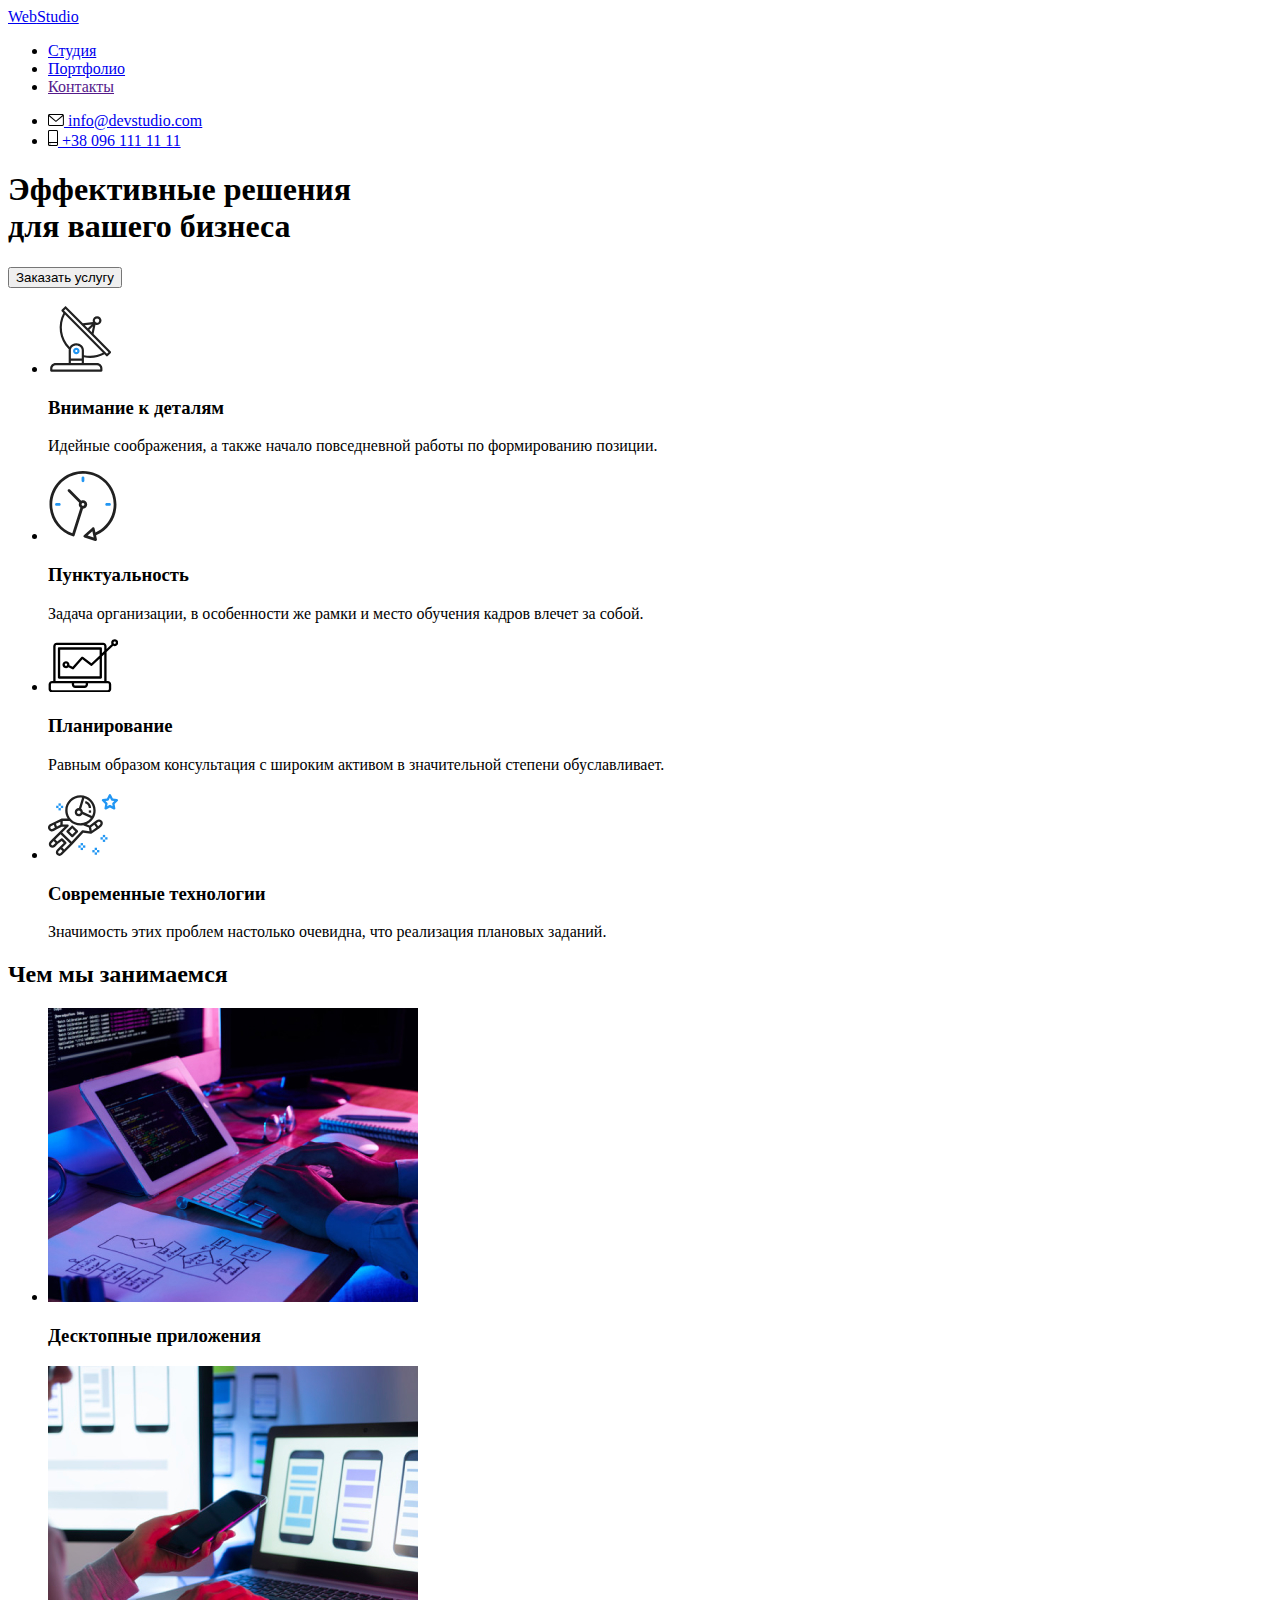
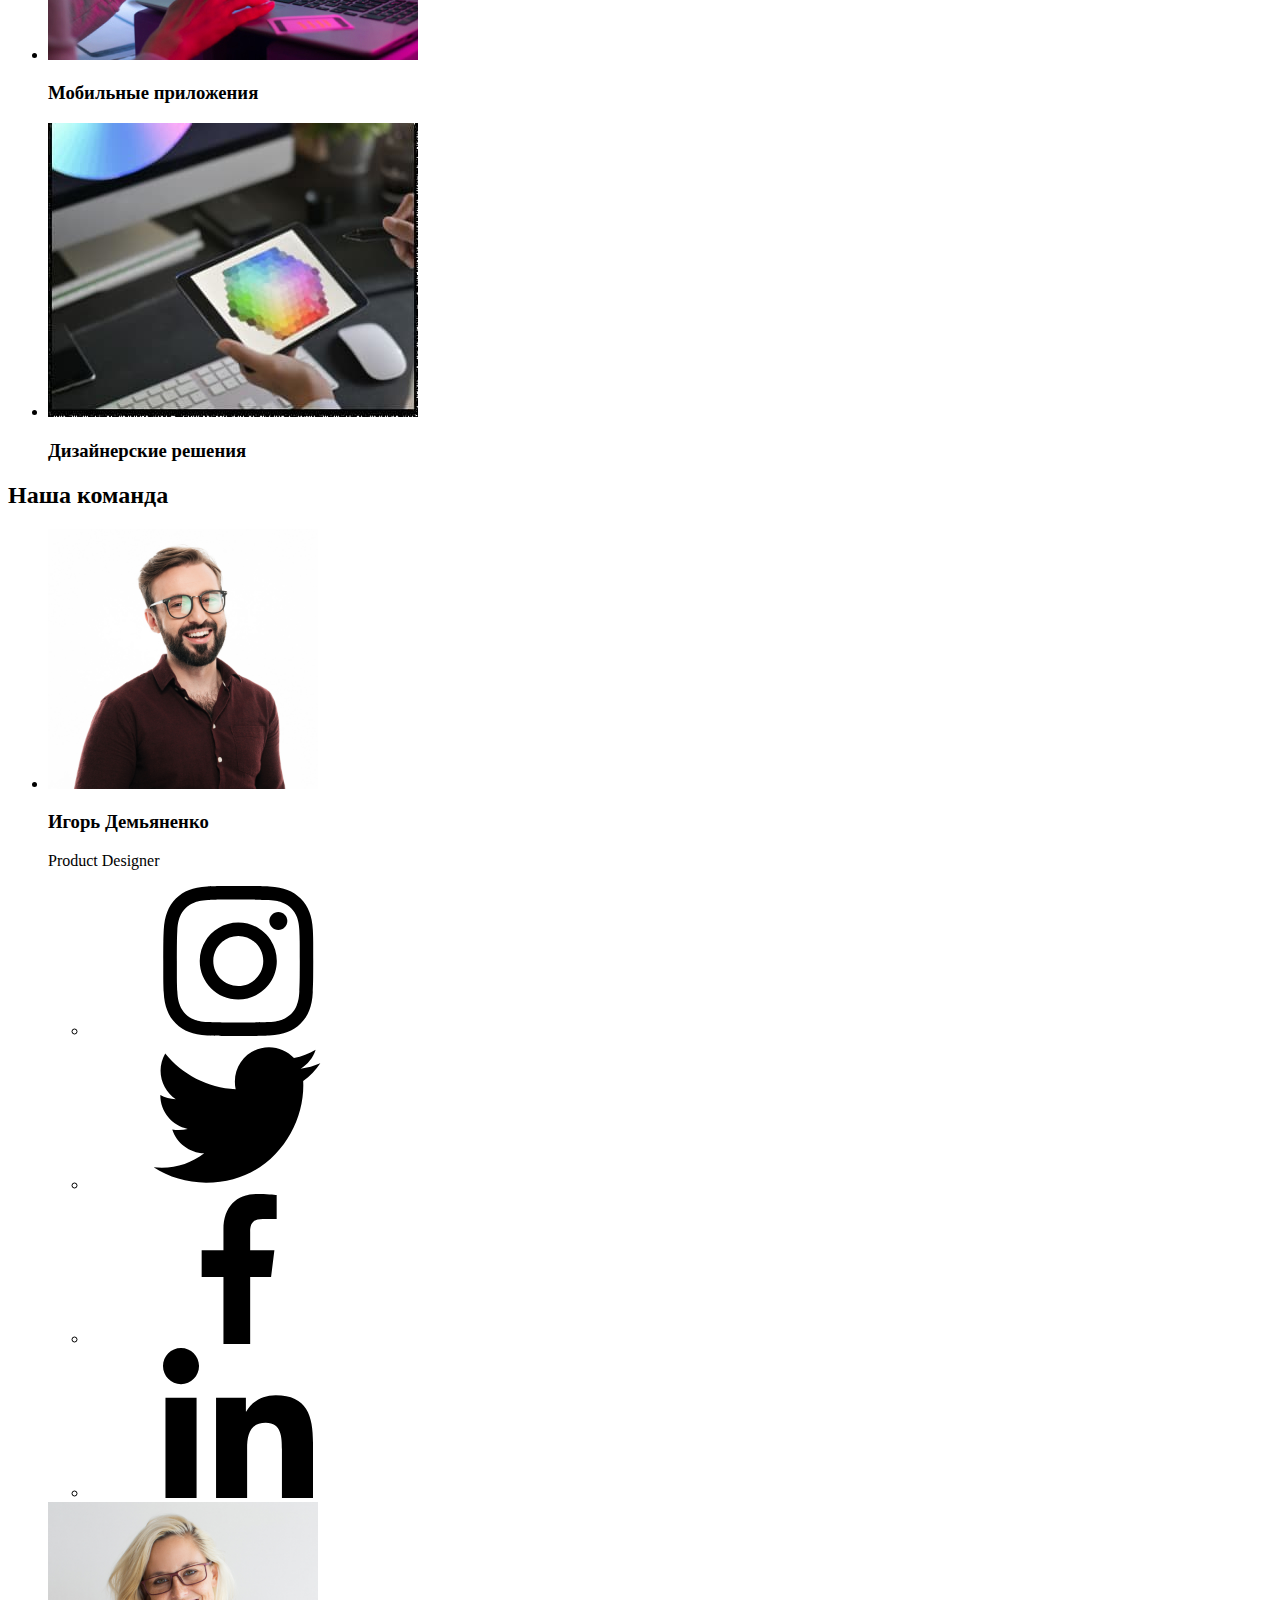
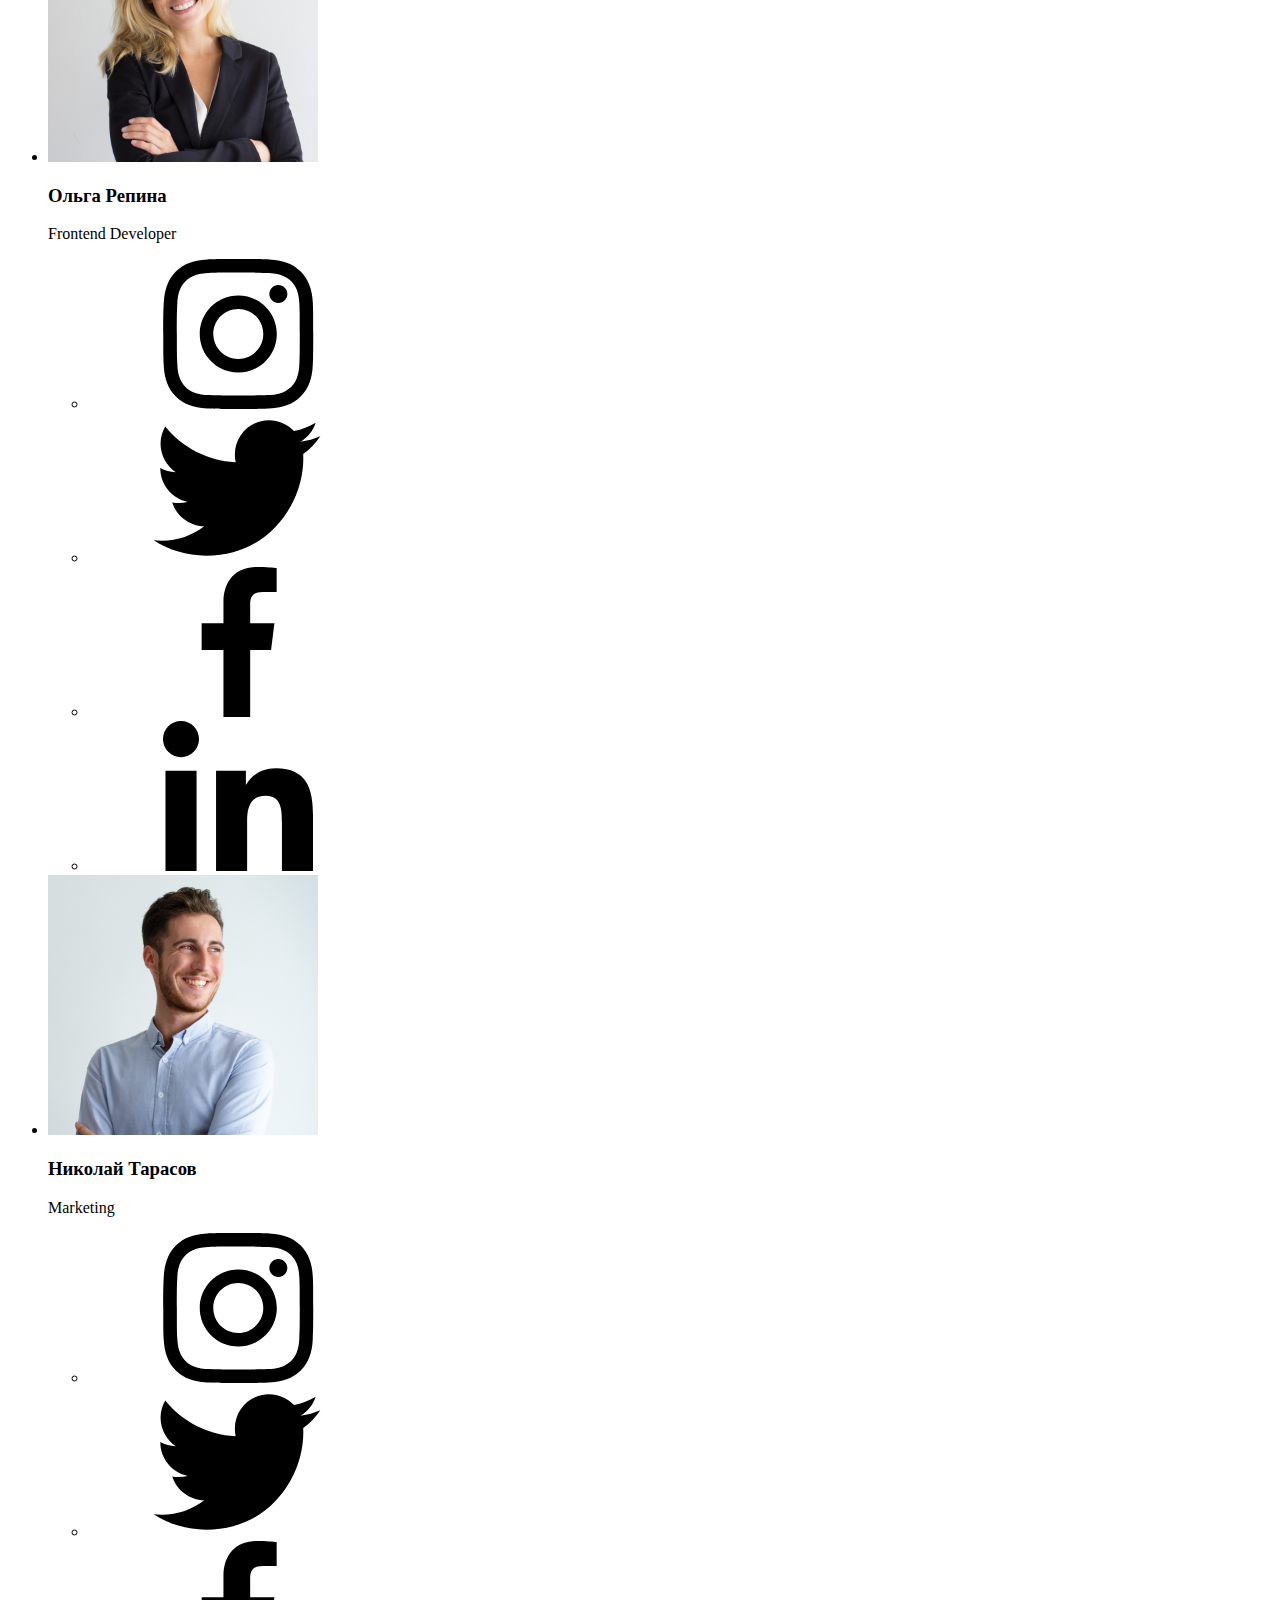
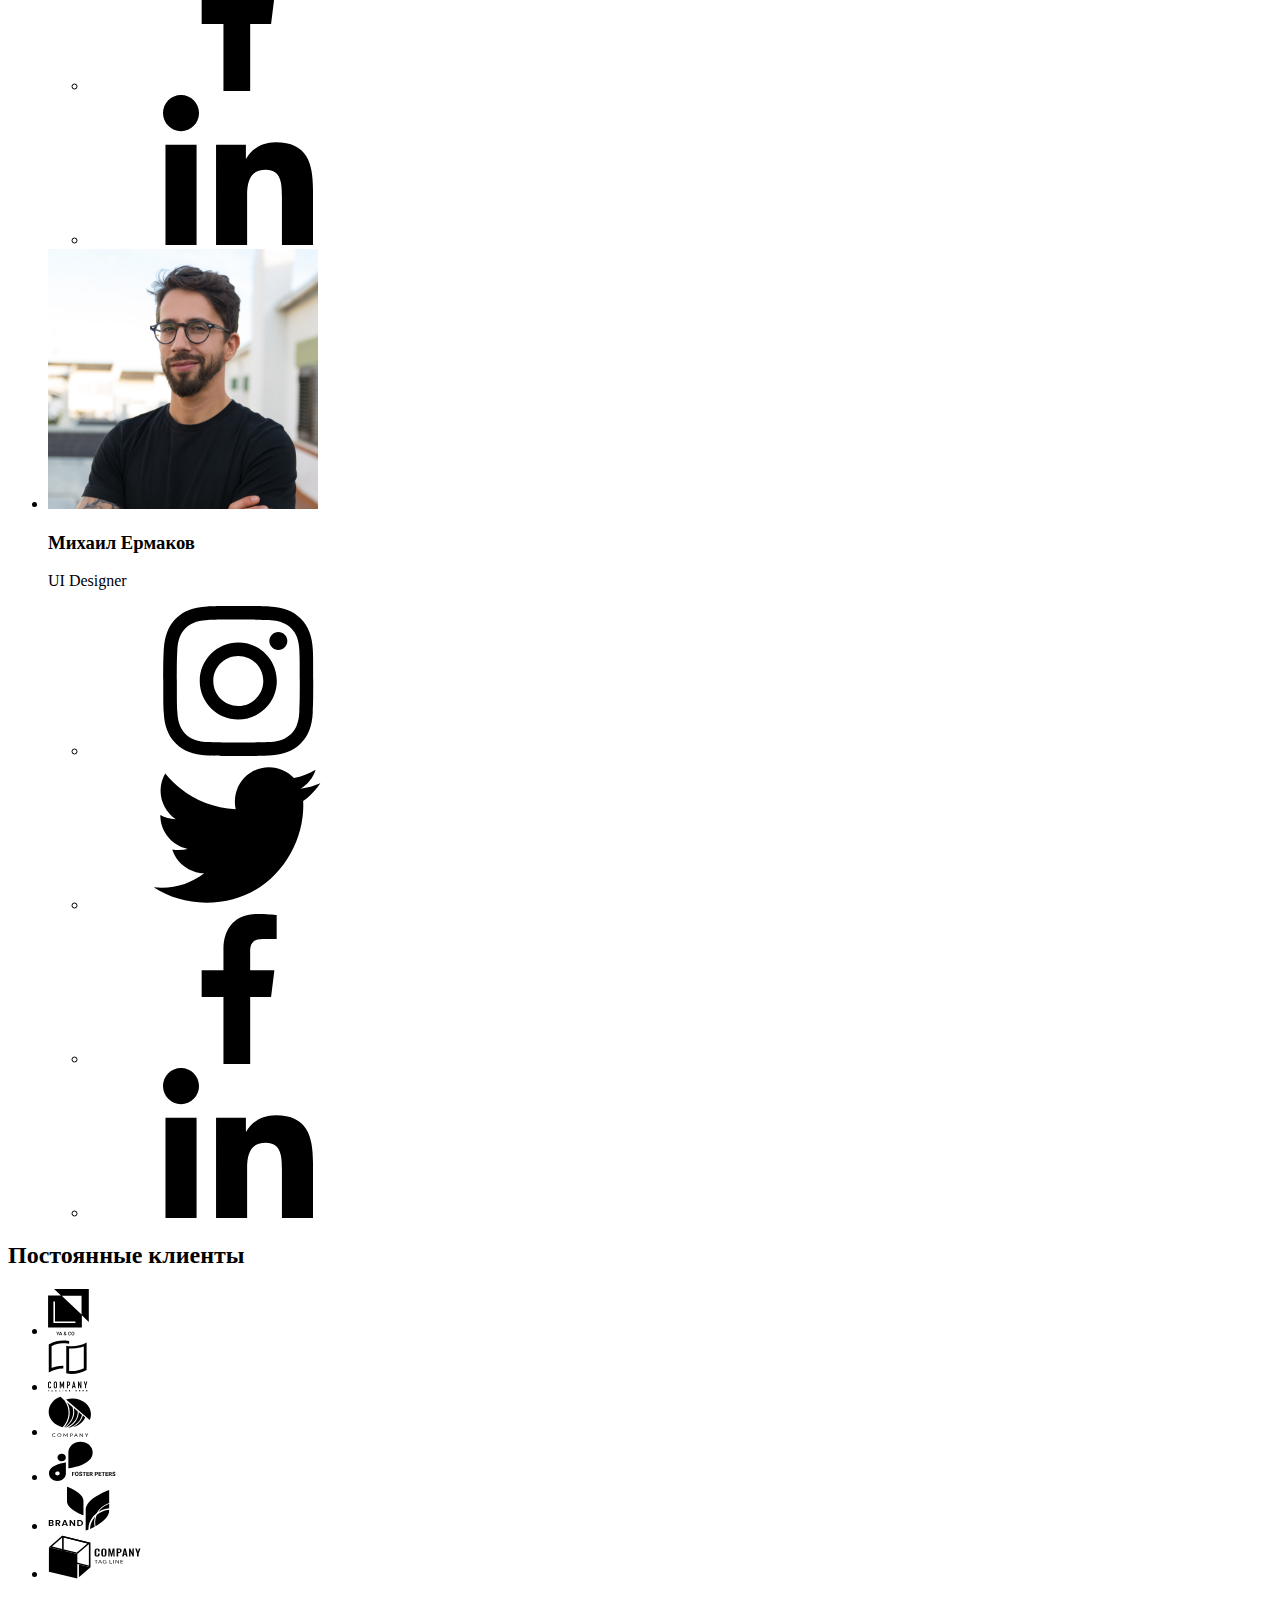
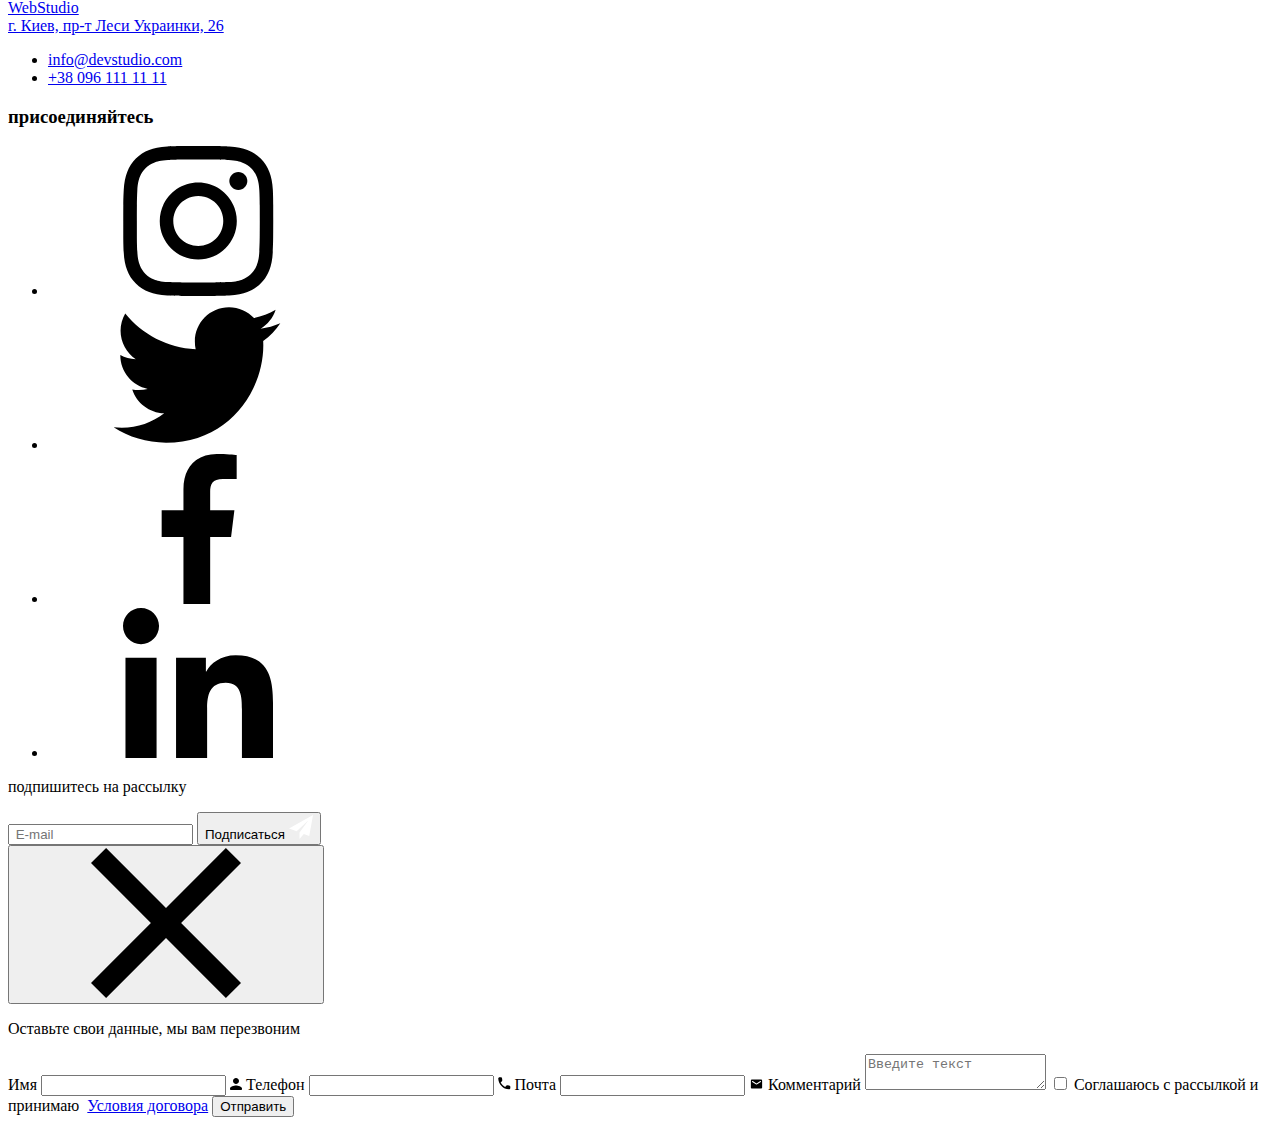
==== index.html @ 34bd790d "changes" ====
<!DOCTYPE html>
<html lang="ru">

<head>
  <meta charset="UTF-8" />
  <meta http-equiv="X-UA-Compatible" content="IE=edge" />
  <meta name="viewport" content="width=device-width, initial-scale=1.0" />
  <title>WebStudio</title>
  <link href="https://fonts.googleapis.com/css2?family=Raleway:wght@700&family=Roboto:wght@400;500;700;900&display=swap"
    rel="stylesheet" />
  <link rel="stylesheet" href="https://cdnjs.cloudflare.com/ajax/libs/modern-normalize/1.1.0/modern-normalize.min.css"
    integrity="sha512-wpPYUAdjBVSE4KJnH1VR1HeZfpl1ub8YT/NKx4PuQ5NmX2tKuGu6U/JRp5y+Y8XG2tV+wKQpNHVUX03MfMFn9Q=="
    crossorigin="anonymous" referrerpolicy="no-referrer" />
  <link rel="stylesheet" href="./css/main.min.css" />
</head>

<body>
  <!-- Header -->
  <header class="header">
    <div class="container header-container">
      <nav class="navigation">
        <a class="logo header_logo link" href="./index.html">
          <span class="logo_inclusion">Web</span>Studio</a>
        <ul class="menu list">
          <li class="menu_item item">
            <a href="./index.html" class="menu_link link current">Студия</a>
          </li>
          <li class="menu_item item">
            <a href="./portfolio.html" class="menu_link link">Портфолио</a>
          </li>
          <li class="menu_item item">
            <a href="" class="menu_link link">Контакты</a>
          </li>
        </ul>
      </nav>

      <ul class="contact-list list">
        <li class="contact_item item">
          <a class="header_contact-link link" href="mailto:info@devstudio.com">
            <svg width="16" height="12" class="contact_icon">
              <use href="./images/sprite.svg#icon-envelope"></use>
            </svg>
            info@devstudio.com</a>
        </li>
        <li class="contact_item item">
          <a class="header_contact-link link" href="tel:+380961111111">
            <svg width="10" height="16" class="contact_icon">
              <use href="./images/sprite.svg#icon-smartphone"></use>
            </svg>
            +38 096 111 11 11</a>
        </li>
      </ul>
    </div>
  </header>

  <!-- Hero -->
  <main class="hero">
    <section class="hero-section section">
      <div class="hero-container container">
        <h1 class="hero-theme theme">
          Эффективные решения <br />
          для вашего бизнеса
        </h1>
        <button class="hero-button button" type="button" data-modal-open>
          Заказать услугу
        </button>
      </div>
    </section>

    <!-- Main advantages -->
    <section class="advantages-section section">
      <div class="advantages-container container">
        <h2 hidden>Наши преимущества</h2>
        <ul class="advantages_list list">
          <li class="advantages_list-item item">
            <div class="advantages_icon-wraper">
              <svg width="65.32" height="70" class="advantages_list-icon">
                <use href="./images/sprite.svg#icon-antenna"></use>
              </svg>
            </div>
            <h3 class="advantages_title">Внимание к деталям</h3>
            <p class="advantages_details">
              Идейные соображения, а также начало повседневной работы по
              формированию позиции.
            </p>
          </li>
          <li class="advantages_list-item item">
            <div class="advantages_icon-wraper">
              <svg width="70" height="70" class="advantages_list-icon">
                <use href="./images/sprite.svg#icon-clock"></use>
              </svg>
            </div>
            <h3 class="advantages_title">Пунктуальность</h3>
            <p class="advantages_details">
              Задача организации, в особенности же рамки и место обучения
              кадров влечет за собой.
            </p>
          </li>
          <li class="advantages_list-item item">
            <div class="advantages_icon-wraper">
              <svg width="70" height="53.69" class="advantages_list-icon">
                <use href="./images/sprite.svg#icon-diagram"></use>
              </svg>
            </div>
            <h3 class="advantages_title">Планирование</h3>
            <p class="advantages_details">
              Равным образом консультация с широким активом в значительной
              степени обуславливает.
            </p>
          </li>
          <li class="advantages_list-item item">
            <div class="advantages_icon-wraper">
              <svg width="70" height="70" class="advantages_list-icon">
                <use href="./images/sprite.svg#icon-astronaut"></use>
              </svg>
            </div>
            <h3 class="advantages_title">Современные технологии</h3>
            <p class="advantages_details">
              Значимость этих проблем настолько очевидна, что реализация
              плановых заданий.
            </p>
          </li>
        </ul>
      </div>
    </section>

    <!-- Our activity -->

    <section class="activity_section section">
      <div class="activity_container container">
        <h2 class="title">Чем мы занимаемся</h2>
        <ul class="activity_list list">
          <li class="activity_item item">
            <div class="activity-image-wraper">
              <img src="./images/advantages-photo/advantage-1.jpg" alt="компьютер" width="370" height="294" />
              <h3 class="activity_title">Десктопные приложения</h3>
            </div>
          </li>
          <li class="activity_item item">
            <div class="activity-image-wraper">
              <img src="./images/advantages-photo/advantage-2.jpg" alt="компьютер" width="370" height="294" />
              <h3 class="activity_title">Мобильные приложения</h3>
            </div>
          </li>
          <li class="activity_item item">
            <div class="activity-image-wraper">
              <img src="./images/advantages-photo/advantage-3.jpg" alt="планшет" width="370" height="294" />
              <h3 class="activity_title">Дизайнерские решения</h3>
            </div>
          </li>
        </ul>
      </div>
    </section>

    <!-- Our command -->
    <section class="command-section section">
      <div class="command-container container">
        <h2 class="title">Наша команда</h2>
        <ul class="command-list list">
          <li class="command-item item">
            <img src="images/specialists/spec-1.jpg" alt="Игорь Демьяненко" width="270" height="260" />
            <div class="command-card">
              <h3 class="name">Игорь Демьяненко</h3>
              <p class="profession" lang="en">Product Designer</p>
              <ul class="social-list list">
                <li class="social-item item">
                  <a class="social-command-link social-link link" href="">
                    <svg class="social-list-icon">
                      <use href="./images/sprite.svg#icon-instagram"></use>
                    </svg>
                  </a>
                </li>
                <li class="social-item item">
                  <a class="social-command-link social-link link" href="">
                    <svg class="social-list-icon">
                      <use href="./images/sprite.svg#icon-twiter"></use>
                    </svg>
                  </a>
                </li>
                <li class="social-item item">
                  <a class="social-command-link social-link link" href="">
                    <svg class="social-list-icon">
                      <use href="./images/sprite.svg#icon-facebook"></use>
                    </svg>
                  </a>
                </li>
                <li class="social-item item">
                  <a class="social-command-link social-link link" href="">
                    <svg class="social-list-icon">
                      <use href="./images/sprite.svg#icon-linkedin"></use>
                    </svg>
                  </a>
                </li>
              </ul>
            </div>
          </li>
          <li class="command-item item">
            <img src="images/specialists/spec-2.jpg" alt="Ольга Репина" width="270" height="260" />
            <div class="command-card">
              <h3 class="name">Ольга Репина</h3>
              <p class="profession" lang="en">Frontend Developer</p>
              <ul class="social-list list">
                <li class="social-item item">
                  <a class="social-command-link social-link link" href="">
                    <svg class="social-list-icon">
                      <use href="./images/sprite.svg#icon-instagram"></use>
                    </svg>
                  </a>
                </li>
                <li class="social-item item">
                  <a class="social-command-link social-link link" href="">
                    <svg class="social-list-icon">
                      <use href="./images/sprite.svg#icon-twiter"></use>
                    </svg>
                  </a>
                </li>
                <li class="social-item item">
                  <a class="social-command-link social-link link" href="">
                    <svg class="social-list-icon">
                      <use href="./images/sprite.svg#icon-facebook"></use>
                    </svg>
                  </a>
                </li>
                <li class="social-item item">
                  <a class="social-command-link social-link link" href="">
                    <svg class="social-list-icon">
                      <use href="./images/sprite.svg#icon-linkedin"></use>
                    </svg>
                  </a>
                </li>
              </ul>
            </div>
          </li>
          <li class="command-item item">
            <img src="images/specialists/spec-3.jpg" alt="Николай Тарасов" width="270" height="260" />
            <div class="command-card">
              <h3 class="name">Николай Тарасов</h3>
              <p class="profession" lang="en">Marketing</p>
              <ul class="social-list list">
                <li class="social-item item">
                  <a class="social-command-link social-link link" href="">
                    <svg class="social-list-icon">
                      <use href="./images/sprite.svg#icon-instagram"></use>
                    </svg>
                  </a>
                </li>
                <li class="social-item item">
                  <a class="social-command-link social-link link" href="">
                    <svg class="social-list-icon">
                      <use href="./images/sprite.svg#icon-twiter"></use>
                    </svg>
                  </a>
                </li>
                <li class="social-item item">
                  <a class="social-command-link social-link link" href="">
                    <svg class="social-list-icon">
                      <use href="./images/sprite.svg#icon-facebook"></use>
                    </svg>
                  </a>
                </li>
                <li class="social-item item">
                  <a class="social-command-link social-link link" href="">
                    <svg class="social-list-icon">
                      <use href="./images/sprite.svg#icon-linkedin"></use>
                    </svg>
                  </a>
                </li>
              </ul>
            </div>
          </li>
          <li class="command-item item">
            <img src="images/specialists/spec-4.jpg" alt="Михаил Ермаков" width="270" height="260" />
            <div class="command-card">
              <h3 class="name">Михаил Ермаков</h3>
              <p class="profession" lang="en">UI Designer</p>
              <ul class="social-list list">
                <li class="social-item item">
                  <a class="social-command-link social-link link" href="">
                    <svg class="social-list-icon">
                      <use href="./images/sprite.svg#icon-instagram"></use>
                    </svg>
                  </a>
                </li>
                <li class="social-item item">
                  <a class="social-command-link social-link link" href="">
                    <svg class="social-list-icon">
                      <use href="./images/sprite.svg#icon-twiter"></use>
                    </svg>
                  </a>
                </li>
                <li class="social-item item">
                  <a class="social-command-link social-link link" href="">
                    <svg class="social-list-icon">
                      <use href="./images/sprite.svg#icon-facebook"></use>
                    </svg>
                  </a>
                </li>
                <li class="social-item item">
                  <a class="social-command-link social-link link" href="">
                    <svg class="social-list-icon">
                      <use href="./images/sprite.svg#icon-linkedin"></use>
                    </svg>
                  </a>
                </li>
              </ul>
            </div>
          </li>
        </ul>
      </div>
    </section>
  </main>

  <!-- Our clients -->

  <section class="clients-section section">
    <div class="clients-container container">
      <h2 class="title">Постоянные клиенты</h2>
      <ul class="clients-list list">
        <li class="clients-item item">
          <a class="clients-link link" href="">
            <svg class="clients-list-icon" width="41" height="46.7">
              <use href="./images/sprite.svg#icon-group-1"></use>
            </svg>
          </a>
        </li>
        <li class="clients-item item">
          <a class="clients-link link" href="">
            <svg class="clients-list-icon" width="40" height="52">
              <use href="./images/sprite.svg#icon-group-2"></use>
            </svg>
          </a>
        </li>
        <li class="clients-item item">
          <a class="clients-link link" href="">
            <svg class="clients-list-icon" width="43.46" height="41.18">
              <use href="./images/sprite.svg#icon-group-3"></use>
            </svg>
          </a>
        </li>
        <li class="clients-item item">
          <a class="clients-link link" href="">
            <svg class="clients-list-icon" width="84.44" height="40.62">
              <use href="./images/sprite.svg#icon-group-4"></use>
            </svg>
          </a>
        </li>
        <li class="clients-item item">
          <a class="clients-link link" href="">
            <svg class="clients-list-icon" width="62.54" height="45.42">
              <use href="./images/sprite.svg#icon-group-5"></use>
            </svg>
          </a>
        </li>
        <li class="clients-item item">
          <a class="clients-link link" href="">
            <svg class="clients-list-icon" width="93.79" height="43.93">
              <use href="./images/sprite.svg#icon-group-6"></use>
            </svg>
          </a>
        </li>
      </ul>
    </div>
  </section>

  <!-- Footer -->

  <footer class="footer">
    <div class="footer-container container">
      <div class="adress-footer">
        <a class="logo logo-footer link" href="./index.html">
          <span class="logo_inclusion">Web</span>Studio</a>
        <div class="adress">
          <a class="adress link" href="https://goo.gl/maps/cef3GvmBDTcJfVNKA" target="_blank" rel="noopener noreferrer">
            г. Киев, пр-т Леси Украинки, 26</a>
        </div>
        <ul class="adress-list list">
          <li class="adress-item item">
            <a class="contact-footer link" href="mailto:info@devstudio.com">info@devstudio.com</a>
          </li>
          <li class="adress-item item">
            <a class="contact-footer link" href="tel:+380961111111">+38 096 111 11 11</a>
          </li>
        </ul>
      </div>

      <div class="social-footer">
        <h3 class="invitation">присоединяйтесь</h3>
        <ul class="social-footer-list list">
          <li class="social-footer-item social-item item">
            <a class="social-footer-link social-link link" href="">
              <svg class="social-footer-icon">
                <use href="./images/sprite.svg#icon-instagram"></use>
              </svg>
            </a>
          </li>
          <li class="social-footer-item social-item item">
            <a class="social-footer-link social-link link" href="">
              <svg class="social-footer-icon">
                <use href="./images/sprite.svg#icon-twiter"></use>
              </svg>
            </a>
          </li>
          <li class="social-footer-item social-item item">
            <a class="social-footer-link social-link link" href="">
              <svg class="social-footer-icon">
                <use href="./images/sprite.svg#icon-facebook"></use>
              </svg>
            </a>
          </li>
          <li class="social-footer-item social-item item">
            <a class="social-footer-link social-link link" href="">
              <svg class="social-footer-icon">
                <use href="./images/sprite.svg#icon-linkedin"></use>
              </svg>
            </a>
          </li>
        </ul>
      </div>

      <div class="sign-footer">
        <p class="invitation">подпишитесь на рассылку</p>
        <form class="sign-footer-form">
          <label class="mail-label">
            <input type="email" name="email" class="email-input" required placeholder=" E-mail" />
          </label>
          <button type="submit" class="submit-email-button button">
            <span class="footer-button-description">Подписаться</span>
            <span><svg class="email-footer-icon" width="24" height="24">
                <use href="./images/sprite.svg#icon-send"></use>
              </svg></span>
          </button>
        </form>
      </div>
    </div>
  </footer>

  <div class="backdrop is-hidden" data-modal>
    <div class="modal">
      <button type="button" class="close-button button" data-modal-close>
        <svg class="close-icon">
          <use href="./images/sprite.svg#icon-close"></use>
        </svg>
      </button>

      <form action="#" class="modal-form">
        <p class="modal-title">Оставьте свои данные, мы вам перезвоним</p>
        <label class="modal-field">
          Имя
          <span class="modal-wrapper">
            <input type="text" class="modal-input" name="user-name" pattern="[a-zA-Zа-яёА-ЯЁ]+"
              title="Имя должно содержать символы кирилицы или латиницы" minlength="2" required />
            <svg class="user-icon" width="12" height="12">
              <use href="./images/sprite.svg#icon-user"></use>
            </svg>
          </span>
        </label>
        <label class="modal-field">
          Телефон
          <span class="modal-wrapper">
            <input type="text" class="modal-input" name="user-phone" pattern="[0-9]{3}-[0-9]{3}-[0-9]{2}-[0-9]{2}"
              title="096-000-00-00" required />
            <svg class="user-icon" width="13" height="13">
              <use href="./images/sprite.svg#icon-user-phone"></use>
            </svg>
          </span>
        </label>
        <label class="modal-field">
          Почта
          <span class="modal-wrapper">
            <input type="email" class="modal-input" name="user-mail" />
            <svg class="user-icon" width="15" height="12">
              <use href="./images/sprite.svg#icon-user-mail"></use>
            </svg>
          </span>
        </label>
        <label class="modal-coomentary">
          Комментарий
          <textarea name="user-message" class="modal-message" placeholder="Введите текст"></textarea>
        </label>
        <label class="modal-form-checkbox-label"><input type="checkbox" class="modal-form-checkbox visually-hidden"
            id="accept-policy" />
          <span class="checkbox-icon"></span>
          Соглашаюсь с рассылкой и принимаю&nbsp;
          <a href="#" class="modal-form-label-link">Условия договора</a>
        </label>
        <button type="submit" class="modal-accept-button button">
          Отправить
        </button>
      </form>
    </div>
  </div>

  <script src="./js/modal.js"></script>
</body>

</html>
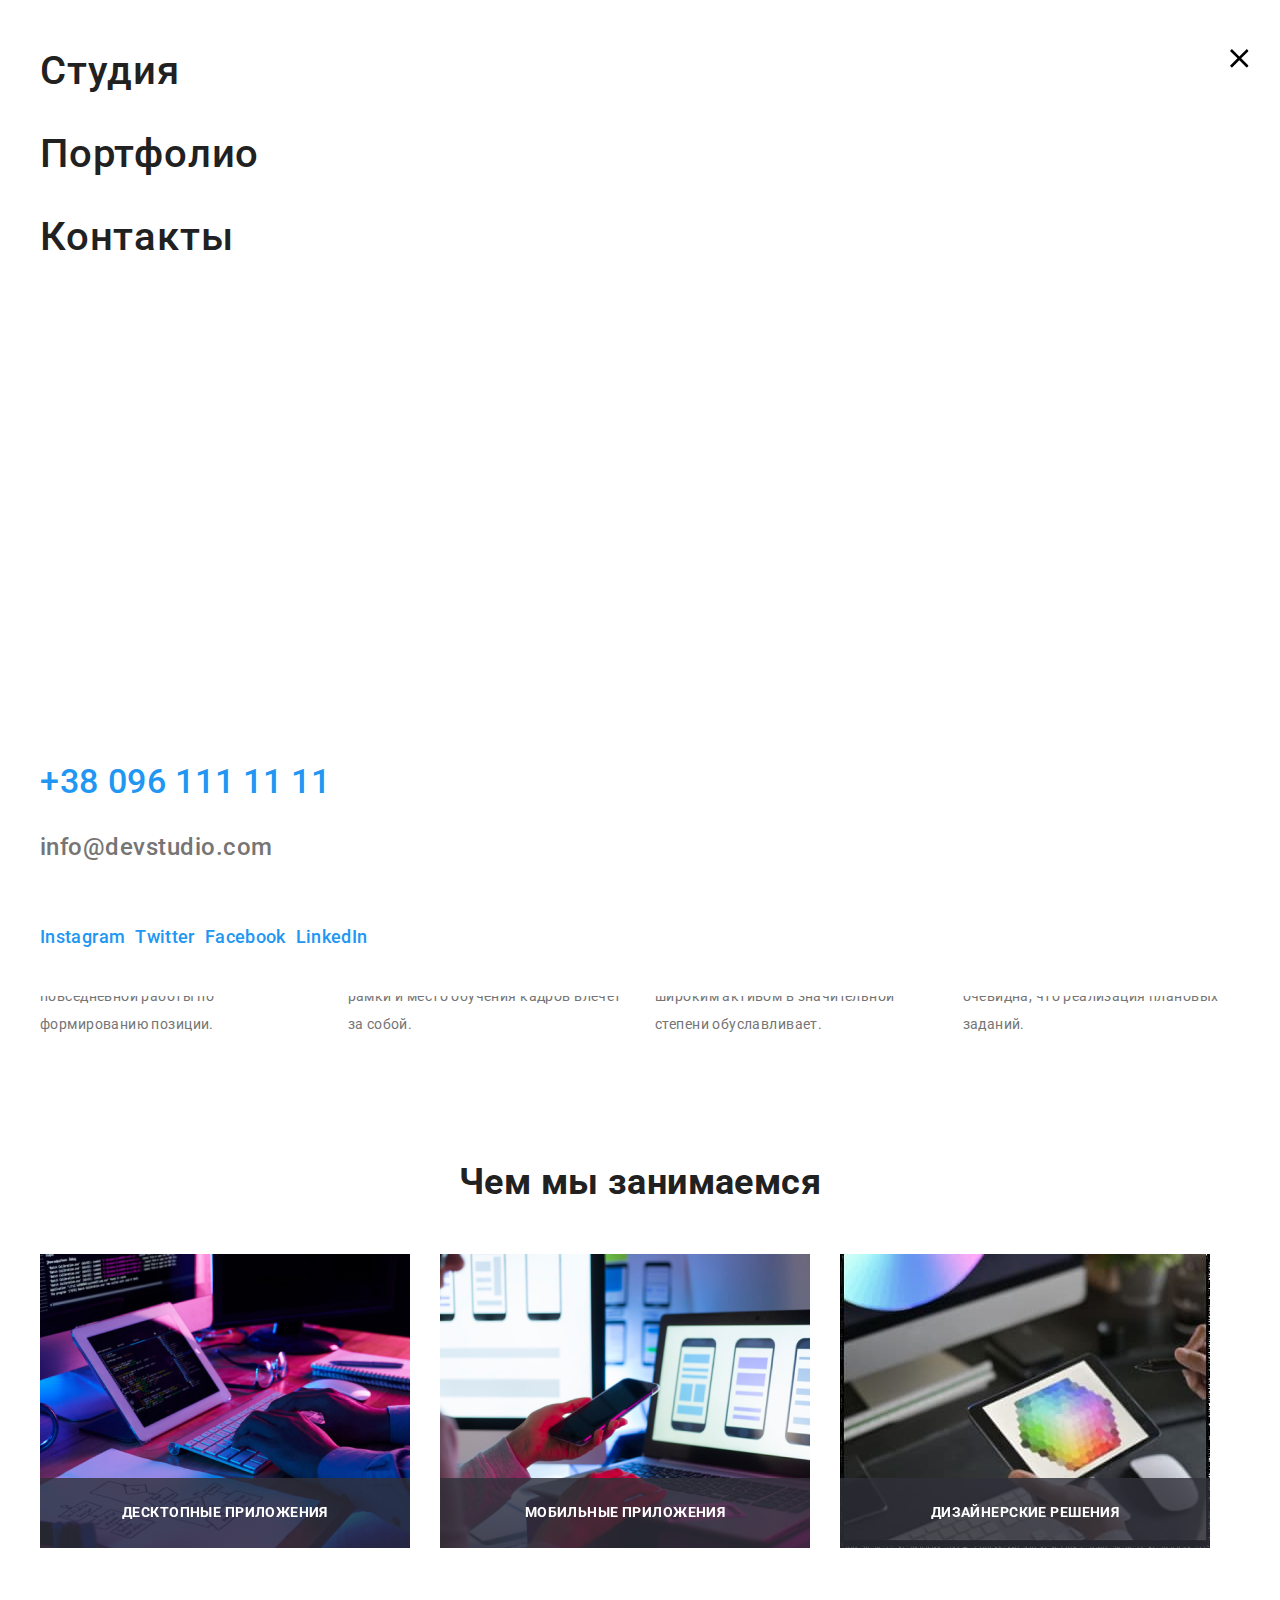
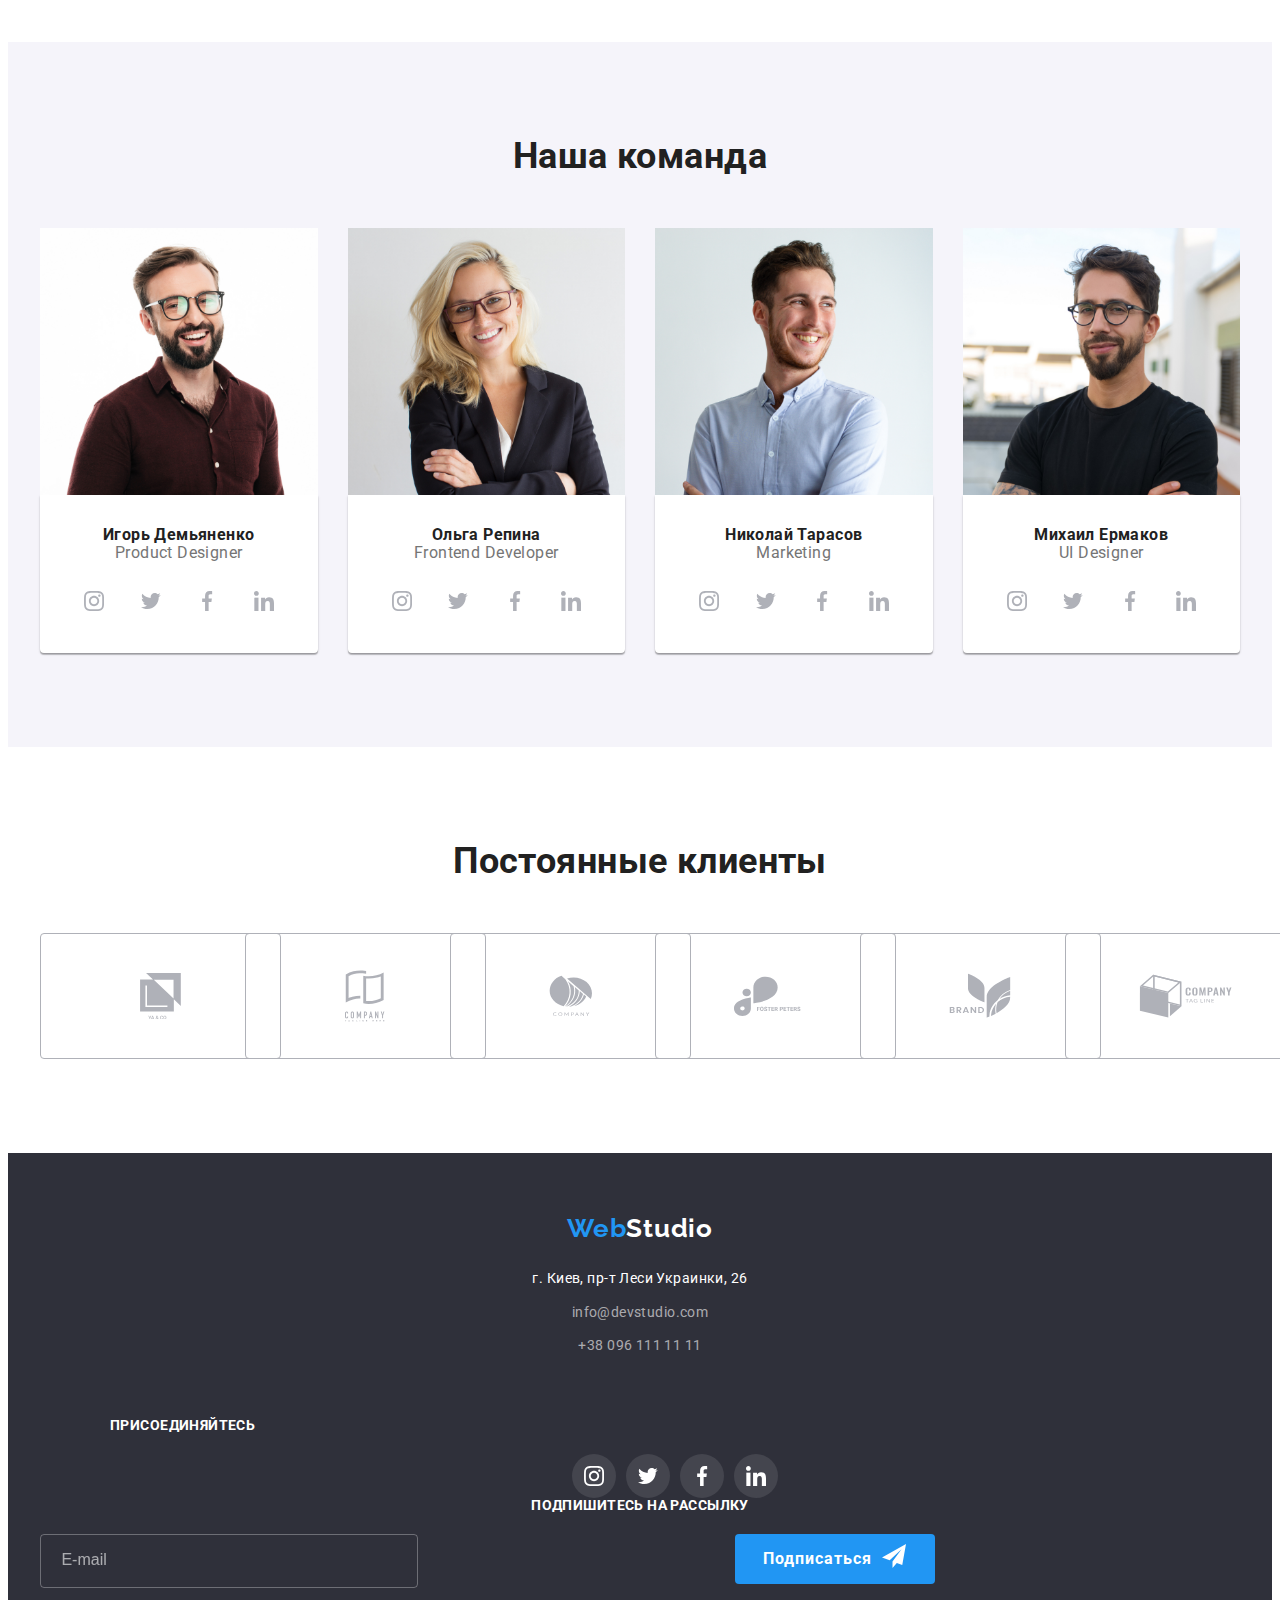
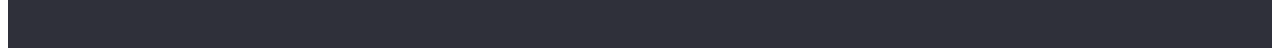
==== commit 916a3919: "cha" ====
--- a/index.html
+++ b/index.html
@@ -50,7 +50,57 @@
             +38 096 111 11 11</a>
         </li>
       </ul>
+      <button type="button" class="menu-open" data-menu-open><svg width="24" height="16" class="advantages_list-icon">
+        <use href="./images/sprite.svg#icon-menu-burger"></use>
+      </svg>
+    </button>
     </div>
+    <div class="mobile-menu" data-menu>
+    <div class="container">
+        <button type="button" class="menu-close" data-menu-close><svg width="18.67" height="18.67" class="advantages_list-icon">
+          <use href="./images/sprite.svg#icon-close"></use>
+        </svg>
+        </button>
+        <ul class="mobile-menu-list list">
+          <li class="mobile-menu-list_item">
+            <a href="" class="mobile-menu-list_link">Студия</a>
+          </li>
+          <li class="mobile-menu-list_item">
+            <a href="" class="mobile-menu-list_link link">Портфолио</a>
+          </li>
+          <li class="mobile-menu-list_item">
+            <a href="" class="mobile-menu-list_link link">Контакты</a>
+          </li>
+          
+        </ul>
+        <div class="menu-bottom">
+          <ul class="mobile-menu-contacts list">
+            <li class="mobile-menu-contacts_item">
+              <a href="" class="mobile-menu-contacts_link phone_link link">+38 096 111 11 11</a>
+            </li>
+            <li class="mobile-menu-contacts_item">
+              <a href="" class="mobile-menu-contacts_link mail_link link">info@devstudio.com</a>
+            </li>
+        </ul>
+
+        <ul class="mobile-menu-social list">
+          <li class="mobile-menu-social_item">
+            <a href="" class="mobile-menu-social_link link">Instagram</a>
+          </li>
+          <li class="mobile-menu-social_item">
+            <a href="" class="mobile-menu-social_link link">Twitter</a>
+          </li>
+          <li class="mobile-menu-social_item">
+            <a href="" class="mobile-menu-social_link link">Facebook</a>
+          </li>
+          <li class="mobile-menu-social_item">
+            <a href="" class="mobile-menu-social_link link">LinkedIn</a>
+          </li>
+        </ul>
+        </div>
+      </div>
+      </div>
+      
   </header>
 
   <!-- Hero -->
@@ -132,19 +182,30 @@
         <ul class="activity_list list">
           <li class="activity_item item">
             <div class="activity-image-wraper">
-              <img src="./images/advantages-photo/advantage-1.jpg" alt="компьютер" width="370" height="294" />
+              <picture>
+                <source media="(min-width: 1200px)" srcset="./images/activity/activity-1-desktop@1x.jpg 1x, ./images/activity/activity-1-desktop@2x.jpg 2x">
+              <img src="#" alt="компьютер"/>
+              </picture>
               <h3 class="activity_title">Десктопные приложения</h3>
             </div>
           </li>
           <li class="activity_item item">
             <div class="activity-image-wraper">
-              <img src="./images/advantages-photo/advantage-2.jpg" alt="компьютер" width="370" height="294" />
+              <picture>
+                <source media="(min-width: 1200px)"
+                  srcset="./images/activity/activity-2-desktop@1x.jpg 1x, ./images/activity/activity-2-desktop@2x.jpg 2x">
+                <img src="#" alt="компьютер" />
+              </picture>
               <h3 class="activity_title">Мобильные приложения</h3>
             </div>
           </li>
           <li class="activity_item item">
             <div class="activity-image-wraper">
-              <img src="./images/advantages-photo/advantage-3.jpg" alt="планшет" width="370" height="294" />
+              <picture>
+                <source media="(min-width: 1200px)"
+                  srcset="./images/activity/activity-3-desktop@1x.jpg 1x, ./images/activity/activity-3-desktop@2x.jpg 2x">
+                <img src="#" alt="планшет" />
+              </picture>
               <h3 class="activity_title">Дизайнерские решения</h3>
             </div>
           </li>
@@ -153,12 +214,21 @@
     </section>
 
     <!-- Our command -->
+
     <section class="command-section section">
       <div class="command-container container">
         <h2 class="title">Наша команда</h2>
         <ul class="command-list list">
-          <li class="command-item item">
-            <img src="images/specialists/spec-1.jpg" alt="Игорь Демьяненко" width="270" height="260" />
+          <li class="command-list_item item">
+            <picture>
+              <source media="(min-width: 1200px)"
+                srcset="./images/specialists/spec-1-desktop@1x.jpg 1x, ./images/specialists/spec-1-desktop@2x.jpg 2x">
+                <source media="(min-width: 768px)"
+                srcset="./images/specialists/spec-1-tablet@1x.jpg 1x, ./images/specialists/spec-1-tablet@2x.jpg 2x">
+                <source media="(min-width: 320px)"
+                srcset="./images/specialists/spec-1-mobile@1x.jpg 1x, ./images/specialists/spec-1-mobile@2x.jpg 2x">
+              <img src="#" alt="Игорь Демьяненко" />
+            </picture>
             <div class="command-card">
               <h3 class="name">Игорь Демьяненко</h3>
               <p class="profession" lang="en">Product Designer</p>
@@ -194,8 +264,16 @@
               </ul>
             </div>
           </li>
-          <li class="command-item item">
-            <img src="images/specialists/spec-2.jpg" alt="Ольга Репина" width="270" height="260" />
+          <li class="command-list_item item">
+            <picture>
+              <source media="(min-width: 1200px)"
+                srcset="./images/specialists/spec-2-desktop@1x.jpg 1x, ./images/specialists/spec-2-desktop@2x.jpg 2x">
+              <source media="(min-width: 768px)"
+                srcset="./images/specialists/spec-2-tablet@1x.jpg 1x, ./images/specialists/spec-2-tablet@2x.jpg 2x">
+              <source media="(min-width: 320px)"
+                srcset="./images/specialists/spec-2-mobile@1x.jpg 1x, ./images/specialists/spec-2-mobile@2x.jpg 2x">
+              <img src="#" alt="Ольга Репина" />
+            </picture>
             <div class="command-card">
               <h3 class="name">Ольга Репина</h3>
               <p class="profession" lang="en">Frontend Developer</p>
@@ -231,8 +309,16 @@
               </ul>
             </div>
           </li>
-          <li class="command-item item">
-            <img src="images/specialists/spec-3.jpg" alt="Николай Тарасов" width="270" height="260" />
+          <li class="command-list_item item">
+            <picture>
+              <source media="(min-width: 1200px)"
+                srcset="./images/specialists/spec-3-desktop@1x.jpg 1x, ./images/specialists/spec-3-desktop@2x.jpg 2x">
+              <source media="(min-width: 768px)"
+                srcset="./images/specialists/spec-3-tablet@1x.jpg 1x, ./images/specialists/spec-3-tablet@2x.jpg 2x">
+              <source media="(min-width: 320px)"
+                srcset="./images/specialists/spec-3-mobile@1x.jpg 1x, ./images/specialists/spec-3-mobile@2x.jpg 2x">
+              <img src="#" alt="Николай Тарасов" />
+            </picture>
             <div class="command-card">
               <h3 class="name">Николай Тарасов</h3>
               <p class="profession" lang="en">Marketing</p>
@@ -268,8 +354,16 @@
               </ul>
             </div>
           </li>
-          <li class="command-item item">
-            <img src="images/specialists/spec-4.jpg" alt="Михаил Ермаков" width="270" height="260" />
+          <li class="command-list_item item">
+            <picture>
+              <source media="(min-width: 1200px)"
+                srcset="./images/specialists/spec-4-desktop@1x.jpg 1x, ./images/specialists/spec-4-desktop@2x.jpg 2x">
+              <source media="(min-width: 768px)"
+                srcset="./images/specialists/spec-4-tablet@1x.jpg 1x, ./images/specialists/spec-4-tablet@2x.jpg 2x">
+              <source media="(min-width: 320px)"
+                srcset="./images/specialists/spec-4-mobile@1x.jpg 1x, ./images/specialists/spec-4-mobile@2x.jpg 2x">
+              <img src="#" alt="Михаил Ермаков" />
+            </picture>
             <div class="command-card">
               <h3 class="name">Михаил Ермаков</h3>
               <p class="profession" lang="en">UI Designer</p>
@@ -418,11 +512,13 @@
       </div>
 
       <div class="sign-footer">
-        <p class="invitation">подпишитесь на рассылку</p>
+        <p class="invitation">подпишитесь на рассылку</p>        
         <form class="sign-footer-form">
+          <div class="invitation-form">
           <label class="mail-label">
             <input type="email" name="email" class="email-input" required placeholder=" E-mail" />
           </label>
+          </div>
           <button type="submit" class="submit-email-button button">
             <span class="footer-button-description">Подписаться</span>
             <span><svg class="email-footer-icon" width="24" height="24">
@@ -491,6 +587,7 @@
   </div>
 
   <script src="./js/modal.js"></script>
+  <script src="./js/menu.js"></script>
 </body>
 
 </html>--- a/css/main.min.css
+++ b/css/main.min.css
@@ -0,0 +1,3 @@
+:root{--primary-white-color: #ffffff;--primary-text-color: #212121;--paragraph-text-color: #757575;--accent-color: #2196f3;--hero-button-color: #188ce8;--font-color: #2f303a;--card-shadow: 0px 2px 1px -1px rgba(0, 0, 0, 0.2),
+    0px 1px 1px 0px rgba(0, 0, 0, 0.14), 0px 1px 3px 0px rgba(0, 0, 0, 0.12);--card-set-gap: 30px;--transition-function: cubic-bezier(0.4, 0, 0.2, 1);--timing: 250ms}.visually-hidden{position:absolute !important;clip:rect(1px 1px 1px 1px);clip:rect(1px, 1px, 1px, 1px);padding:0 !important;border:0 !important;height:1px !important;width:1px !important;overflow:hidden}h1,h2,h3,p{margin:0}ul{list-style:none;margin:0;padding:0}img{display:block;width:100%}.list{list-style:none}.link{text-decoration:none}.item{list-style:none}.button{cursor:pointer;font-size:16px;border-radius:4px;transition:background-color var(--timing) var(--transition-function),color var(--timing) var(--transition-function);border-color:transparent}body{background-color:var(--primary-white-color);color:var(--primary-text-color);font-family:Roboto, sans-serif;font-size:14px;letter-spacing:0.03em}.section{padding-top:60px;padding-bottom:60px}@media screen and (min-width: 1200px){.section{padding-top:94px;padding-bottom:94px}}.container{width:100%;margin:0 auto;padding-left:15px;padding-right:15px}@media screen and (min-width: 480px){.container{max-width:480px}}@media screen and (min-width: 768px){.container{max-width:768px}}@media screen and (min-width: 1200px){.container{max-width:1200px}}.title{font-weight:700;font-size:28px;line-height:1.17;margin-bottom:30px;text-align:center}@media screen and (min-width: 1200px){.title{font-weight:700;font-size:36px;line-height:1.16;margin-bottom:50px}}.backdrop{position:fixed;top:0;left:0;width:100vw;height:100vh;visibility:visible;pointer-events:auto;opacity:1;background-color:rgba(0,0,0,0.2);transition:visibility var(--timing) var(--transition-function)}.is-hidden{opacity:0;visibility:hidden;pointer-events:none}.modal{position:absolute;padding:40px;left:50%;top:50%;height:581px;width:528px;transform:translate(-50%, -50%);background-color:var(--primary-white-color)}.close-icon{width:11px;height:11px}.close-button{position:absolute;padding:0;top:7px;right:8px;width:30px;height:30px;cursor:pointer;border-radius:50%;border:1px solid rgba(0,0,0,0.1);background-color:transparent;transition:fill var(--timing) var(--transition-function)}.close-button:focus,.close-button:hover{fill:var(--accent-color)}.modal-title{margin-bottom:12px;text-align:center;font-weight:700;font-size:20px;line-height:1.15;color:var(--primary-text-color)}.modal-form{display:flex;flex-direction:column}.modal-field{margin-bottom:10px;font-size:12px;line-height:1.17;letter-spacing:0.01em;color:var(--paragraph-text-color)}.modal-input{width:100%;height:40px;margin-top:4px;padding-left:42px;cursor:pointer;border-radius:4px;border:1px solid rgba(33,33,33,0.2);transition:border-color var(--timing) var(--transition-function)}.modal-input:focus{outline:none;border-color:var(--accent-color)}.modal-input:focus+.user-icon{fill:var(--accent-color)}.modal-wrapper{position:relative}.user-icon{position:absolute;top:50%;left:12px;transform:translateY(-50%);transition:fill var(--timing) var(--transition-function)}.modal-coomentary{margin-bottom:20px;font-size:12px;line-height:1.17;letter-spacing:0.01em;color:var(--paragraph-text-color)}.modal-message{margin-top:10px;width:100%;height:120px;padding:16px;border-radius:4px;resize:none;border:1px solid rgba(33,33,33,0.2);transition:border-color var(--timing) var(--transition-function)}.modal-message:focus{outline:none;border-color:var(--accent-color)}.modal-message::placeholder{font-size:12px;line-height:1.17;letter-spacing:0.01em;color:rgba(117,117,117,0.5)}.modal-form-checkbox{position:absolute;width:1px;height:1px;margin:-1px;border:0;padding:0;clip:rect(0 0 0 0);overflow:hidden}.modal-form-checkbox:checked+.checkbox-icon{background-size:contain;background-origin:border-box;background-color:var(--accent-color);border-color:var(--accent-color);background-image:url(../images/icon-check.svg);transition:background-color var(--transition-function) var(--timing)}.checkbox-icon{display:inline-block;width:16px;height:15px;border:2px solid #212121;border-radius:2px;margin-right:7px;margin-left:13px;cursor:pointer;transition:border var(--transition-function) var(--timing)}.modal-form-checkbox-label{display:flex;align-items:center;margin-bottom:30px;font-weight:normal;font-size:14px;line-height:1.71;letter-spacing:0.03em;color:var(--paragraph-text-color)}.modal-form-label-link{color:var(--accent-color)}.modal-accept-button{font-weight:700;font-size:16px;line-height:1.87;width:200px;height:50px;margin:0 auto;padding:10px 55px;font-family:inherit;letter-spacing:0.06em;border:none;border-radius:4px;color:var(--primary-white-color);background-color:var(--accent-color);transition:background-color var(--timing) var(--transition-function)}.modal-accept-button:focus,.modal-accept-button:hover{background-color:var(--hero-button-color)}.sign-footer{margin-left:93px}.invitation{display:block;margin-bottom:20px}.sign-footer-form{display:flex}.mail-label{margin-right:12px}.email-input{padding-left:16px;border-radius:4px;width:358px;height:50px;outline:none;background-color:transparent;color:var(--primary-white-color);border:1px solid rgba(255,255,255,0.3)}.email-input:focus{border-color:var(--accent-color)}.email-input::placeholder{font-size:16px;line-height:1.25;color:rgba(255,255,255,0.6)}.submit-email-button{display:flex;width:200px;height:50px;padding:10px 28px;margin-top:20px;margin:0 auto;font-family:inherit;font-weight:700;line-height:1.87;letter-spacing:0.06em;border:none;color:var(--primary-white-color);background-color:var(--accent-color)}.submit-email-button:hover,.submit-email-button:focus{background-color:var(--hero-button-color)}.footer-button-description{margin-right:10px}.logo{font-weight:700;font-size:26px;line-height:1.19;font-style:400;font-family:Raleway;letter-spacing:0.03em;text-decoration:none}.social-link{display:flex;align-items:center;justify-content:center;width:44px;height:44px;border-radius:50%;transition:background-color var(--timing) var(--transition-function),color var(--timing) var(--transition-function)}.social-linksocial-item:not(:last-child){margin-right:10px}.social-item:not(:last-child){margin-right:10px}.header{border-bottom:1px solid #eeeeee}@media screen and (min-width: 768px){.header{padding:21px 0}}@media screen and (min-width: 768px){.header-container{display:flex;align-items:center}}.navigation{display:flex;align-items:center}.menu{display:none;align-items:center}@media screen and (min-width: 768px){.menu{display:flex;margin-left:88px}}.menu .menu_item:not(:last-child){margin-right:50px}.contact-list{display:none;margin-left:auto;align-items:center}@media screen and (min-width: 768px) and (max-width: 1199px){.contact-list{display:flex;flex-direction:column;justify-content:center;margin-left:84px}}.contact-list .contact_item:not(:last-child){margin-right:50px}.logo_inclusion{color:var(--accent-color)}.header_logo{color:var(--primary-text-color);transition:color var(--timing) var(--transition-function)}.header_logo:hover,.header_logo:focus{color:var(--accent-color)}.menu_link{padding-bottom:32px;padding-top:32px;cursor:pointer;font-weight:500;font-size:14px;line-height:1.14;letter-spacing:0.02em;text-decoration:none;color:var(--primary-text-color);transition:color var(--timing) var(--transition-function)}.menu_link:hover,.menu_link:focus{color:var(--accent-color)}.contact_icon{margin-right:10px;fill:currentColor}.header_contact-link{display:flex;align-items:center;padding-bottom:32px;padding-top:32px;font-weight:500;font-size:14px;line-height:1.14;text-decoration:none;color:var(--paragraph-text-color);transition:color var(--timing) var(--transition-function),fill var(--timing) var(--transition-function)}.header_contact-link:hover,.header_contact-link:focus{fill:var(--accent-color);color:var(--accent-color)}.menu_link.current{position:relative;color:var(--accent-color)}.menu_link.current::after{content:'';position:absolute;display:block;left:0;bottom:0;width:100%;height:4px;border-radius:2px;background-color:var(--accent-color)}.menu-open{background-color:unset;border:none;position:absolute;right:0;top:45px}@media screen and (min-width: 768px){.menu-open{display:none}}.menu-close{position:absolute;right:0;top:0;background-color:unset;border:none}.mobile-menu{position:fixed;background-color:var(--primary-white-color);width:100vw;height:100vh;top:0;left:0;padding-bottom:48px;padding-top:48px}.mobile-menu .container{position:relative;height:100%;display:flex;flex-direction:column;justify-content:space-between}.mobile-menu.is-hidden{opacity:0;pointer-events:none}.mobile-menu-list_item:not(:last-child){margin-bottom:36px}.mobile-menu-list_item .mobile-menu-list_link{font-family:Roboto;font-weight:500;font-size:40px;line-height:1.17;letter-spacing:0.02em;text-decoration:none;color:var(--primary-text-color)}.mobile-menu-contacts{margin-bottom:64px}.mobile-menu-contacts .mobile-menu-contacts_item:not(:last-child){margin-bottom:32px}.mobile-menu-contacts .mobile-menu-contacts_item .phone_link{font-family:Roboto;font-weight:500;font-size:34px;line-height:1.21;letter-spacing:0.02em;color:#2196f3}.mobile-menu-contacts .mobile-menu-contacts_item .mail_link{font-family:Roboto;font-weight:500;font-size:24px;line-height:1.16;letter-spacing:0.02em;color:var(--paragraph-text-color)}.mobile-menu-social{display:flex}.mobile-menu-social .mobile-menu-social_link{font-family:Roboto;font-weight:500;font-size:18px;line-height:1.22;letter-spacing:0.02em;color:var(--accent-color)}.mobile-menu-social .mobile-menu-social_item:not(:last-child){margin-right:10px}.hero-section{text-align:center;background-size:cover;background-position:center;padding-top:118px;padding-bottom:118px;background-image:linear-gradient(rgba(47,48,58,0.4), rgba(47,48,58,0.4)),url("../images/background/bcg-mobile@1x.jpg");color:var(--primary-white-color);background-color:var(--font-color)}@media screen and (min-width: 320px){.hero-section{background-image:linear-gradient(rgba(47,48,58,0.4), rgba(47,48,58,0.4)),url("../images/background/bcg-mobile@1x.jpg")}}@media screen and (min-device-pixel-ratio: 2) and (min-width: 320px), (min-resolution: 192dpi) and (min-width: 320px), (min-resolution: 2dppx) and (min-width: 320px){.hero-section{background-image:linear-gradient(rgba(47,48,58,0.4), rgba(47,48,58,0.4)),url("../images/background/bcg-mobile@2x.jpg")}}@media screen and (min-width: 768px){.hero-section{background-image:linear-gradient(rgba(47,48,58,0.4), rgba(47,48,58,0.4)),url("../images/background/bcg-tablet@1x.jpg")}}@media screen and (min-device-pixel-ratio: 2) and (min-width: 768px), (min-resolution: 192dpi) and (min-width: 768px), (min-resolution: 2dppx) and (min-width: 768px){.hero-section{background-image:linear-gradient(rgba(47,48,58,0.4), rgba(47,48,58,0.4)),url("../images/background/bcg-tablet@2x.jpg")}}@media screen and (min-width: 1200px){.hero-section{padding-top:200px;padding-bottom:200px;background-image:linear-gradient(rgba(47,48,58,0.4), rgba(47,48,58,0.4)),url("../images/background/bcg-desktop@1x.jpg")}}@media screen and (min-device-pixel-ratio: 2) and (min-width: 1200px), (min-resolution: 192dpi) and (min-width: 1200px), (min-resolution: 2dppx) and (min-width: 1200px){.hero-section{background-image:linear-gradient(rgba(47,48,58,0.4), rgba(47,48,58,0.4)),url("../images/background/bcg-desktop@2x.jpg")}}.hero-theme{margin-bottom:30px;font-weight:900;font-size:26px;line-height:1.36;letter-spacing:0.06em;text-transform:uppercase}@media screen and (min-width: 1200px){.hero-theme{font-weight:900;font-size:44px;line-height:1.36}}.hero-button{padding:10px 32px;font-weight:700;font-size:16px;line-height:1.8;width:200px;color:inherit;background-color:var(--accent-color)}.hero-button:hover,.hero-button:focus{background-color:var(--hero-button-color)}.advantages_list{align-items:center;margin-bottom:-30px}@media screen and (min-width: 768px){.advantages_list{display:flex;flex-wrap:wrap;margin-left:-30px}}.advantages_list-item{width:100%;margin-bottom:30px}@media screen and (min-width: 768px){.advantages_list-item{flex-basis:calc((100% - 60px) / 2);margin-left:30px}}@media screen and (min-width: 1200px){.advantages_list-item{flex-basis:calc((100% - 120px) / 4);margin-left:30px}}.advantages_title{font-weight:700;font-size:14px;line-height:1.14;margin-bottom:10px;font-style:400;text-transform:uppercase;text-align:center}@media screen and (min-width: 768px){.advantages_title{text-align:left}}.advantages_details{line-height:2;color:var(--paragraph-text-color);text-transform:none;margin-bottom:30px}.advantages_icon-wraper{display:flex;justify-content:center;align-items:center;margin-bottom:30px;border-radius:4px;height:120px;background-color:#f5f4fa}.activity_section{display:none;padding-top:0}@media screen and (min-width: 1200px){.activity_section{display:block}}.activity_list{display:flex;align-items:center;margin-left:-30px;margin-right:-30px}.activity_item{flex-basis:calc(100% - 90px)/3;margin-left:30px;margin-left:30px}.activity-image-wraper{position:relative;display:flex}.activity_title{font-weight:700;font-size:14px;line-height:1.14;display:flex;position:absolute;align-items:center;justify-content:center;text-transform:uppercase;bottom:0;width:100%;height:70px;letter-spacing:0.03em;color:var(--primary-white-color);background:rgba(47,48,58,0.8)}.command-section{background-color:#f5f4fa}.command-list{margin-left:-30px;margin-bottom:-30px}@media screen and (min-width: 768px){.command-list{display:flex;flex-wrap:wrap}}.command-list_item{width:100%;margin-bottom:30px}@media screen and (min-width: 768px){.command-list_item{flex-basis:calc((100% - 60px) / 2);margin-left:30px}}@media screen and (min-width: 1200px){.command-list_item{flex-basis:calc((100% - 120px) / 4);margin-left:30px}}.command-card{padding-top:30px;padding-bottom:30px;border-radius:0px 0px 4px 4px;box-shadow:0px 1px 3px rgba(0,0,0,0.12),0px 1px 1px rgba(0,0,0,0.14),0px 2px 1px rgba(0,0,0,0.2);background-color:var(--primary-white-color)}.name{font-weight:16px;font-size:500;line-height:1.18;text-align:center}.profession{text-align:center;margin-bottom:16px;font-weight:400;font-size:16px;line-height:1.18;color:var(--paragraph-text-color)}.social-list{display:flex;justify-content:space-between;padding-left:32px;padding-right:32px}.social-list-icon{width:20px;height:20px;fill:currentColor}.social-command-link{color:#afb1b8}.social-command-link.social-link:hover,.social-command-link .social-link:focus{color:var(--primary-white-color);background-color:var(--accent-color)}.clients-list{display:flex;align-items:center;flex-wrap:wrap;margin-top:-30px;margin-left:-30px}.clients-item{flex-basis:calc((100% - 60px) / 2);margin-top:30px;margin-left:30px}@media screen and (min-width: 768px){.clients-item{flex-basis:calc((100% - 90px) / 3);margin-left:30px}}@media screen and (min-width: 1200px){.clients-item{flex-basis:calc((100% - 180px) / 6);margin-left:30px}}.clients-link{display:flex;align-items:center;justify-content:center;padding:16px 32px;border-radius:4px;width:100%;height:92px;border:1px solid #afb1b8;color:#afb1b8;transition:color var(--timing) var(--transition-function),border-color var(--timing) var(--transition-function)}.clients-link:hover,.clients-link:focus{color:var(--accent-color);border-color:var(--accent-color)}.clients-list-icon{fill:currentColor}.footer{padding-bottom:60px;padding-top:60px;background-color:var(--font-color)}.footer-container{display:block;text-align:center}@media screen and (min-width: 768px) and (max-width: 1199px){.footer-container{display:flex;flex-wrap:wrap;justify-content:space-around}}@media screen and (min-width: 768px) and (max-width: 1199px){.footer-container{flex-wrap:wrap;justify-content:space-around}}.logo-footer{color:var(--primary-white-color);display:block;margin-bottom:20px}.adress{margin-bottom:9px;line-height:2;text-decoration:none;color:var(--primary-white-color);transition:color var(--timing) var(--transition-function)}.adress:focus,.adress:hover{color:var(--accent-color)}.adress-item:not(:last-child){margin-bottom:9px}.adress-list{margin-bottom:60px}.contact-footer{margin-top:10px;font-family:Roboto;line-height:1.71;text-decoration:none;color:rgba(255,255,255,0.6);transition:color var(--timing) var(--transition-function)}.contact-footer:hover,.contact-footer:focus{color:var(--accent-color)}.invitation{margin-bottom:20px;font-weight:700;font-size:20px;line-height:1.14;font-size:14px;text-transform:uppercase;color:var(--primary-white-color)}@media screen and (max-width: 1199px){.invitation{text-align:center;margin:0 auto;margin-bottom:20px}}.social-footer-link{background-color:rgba(255,255,255,0.1)}.social-footer-link:hover,.social-footer-link:focus{background-color:var(--accent-color)}.social-footer{display:flex;margin-top:60px}@media screen and (min-width: 768px){.social-footer{margin-left:70px}}@media screen and (min-width: 768px){.social-footer{display:block;text-align:justify;margin-top:0}}@media screen and (max-width: 767px){.social-footer{display:flex;flex-direction:column}}.social-footer-icon{width:20px;height:20px;fill:var(--primary-white-color)}.social-footer-list{display:flex;margin-top:20px;justify-content:center}@media screen and (min-width: 1199px){.social-footer-list{margin-top:0}}.sign-footer{display:flex;flex-direction:column;margin-left:0;margin-top:60px}@media screen and (min-width: 768px){.sign-footer{margin-top:0}}.sign-footer-form{display:block}@media screen and (min-width: 768px){.sign-footer-form{display:flex}}.invitation-form{position:relative}.projects-list{display:flex;text-align:center;justify-content:center;margin-bottom:50px}.projects-list .projects-item:not(:last-child){margin-right:8px}.our-projects-list{display:flex;flex-wrap:wrap;margin-top:calc(-1 * var(--card-set-gap));margin-left:calc(-1 * var(--card-set-gap))}.our-projects-item{flex-basis:calc((100% - 3 * --card-set-gap) / 3);margin-top:var(--card-set-gap);margin-left:var(--card-set-gap)}.our-projects-item:hover,.our-projects-item:focus{box-shadow:0px 1px 1px rgba(0,0,0,0.12),0px 4px 4px rgba(0,0,0,0.06),1px 4px 6px rgba(0,0,0,0.16)}.project-button{font-weight:500;font-size:16px;line-height:1.6;padding:6px 22px;font-family:inherit;font-style:inherit;letter-spacing:inherit}.project-button:hover,.project-button:focus{background-color:var(--accent-color);color:var(--primary-white-color)}.project-name{font-weight:700;font-size:18px;line-height:2;letter-spacing:0.06em;color:var(--primary-text-color)}.project-type{font-weight:400;font-size:16px;line-height:1.8;color:var(--paragraph-text-color)}.card-content{padding:20px 24px;border-top:none;border:1px solid #eeeeee}.our-projects-thumb{position:relative;overflow:hidden}.thumb-text{position:absolute;padding:63px 24px;transform:translateY(100%);overflow:auto;top:0;left:0;font-weight:400;font-size:18px;line-height:1.5;width:100%;height:100%;color:var(--primary-white-color);letter-spacing:0.03em;background-color:rgba(33,150,243,0.9);transition:transform var(--timing) var(--transition-function)}.projects-link:hover .thumb-text,.projects-link:focus .thumb-text{transform:translateY(0)}
+/*# sourceMappingURL=main.min.css.map */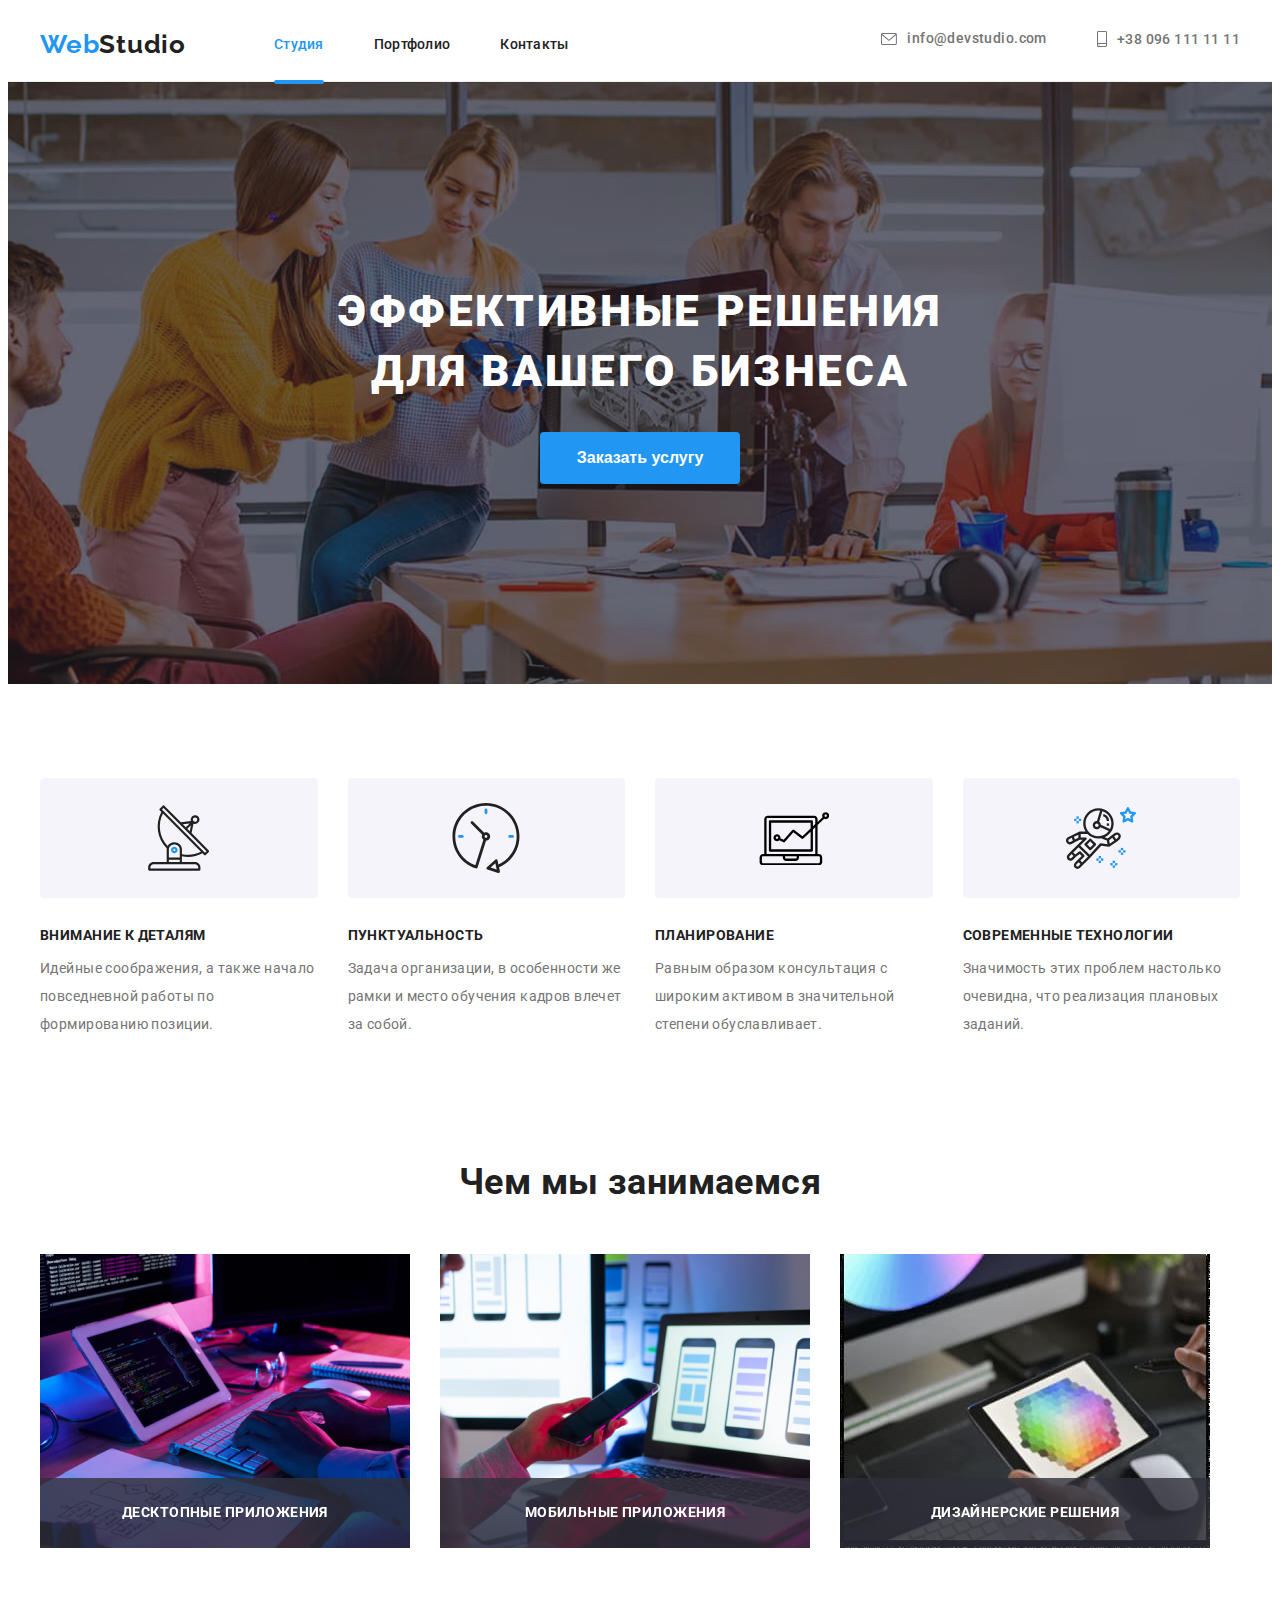
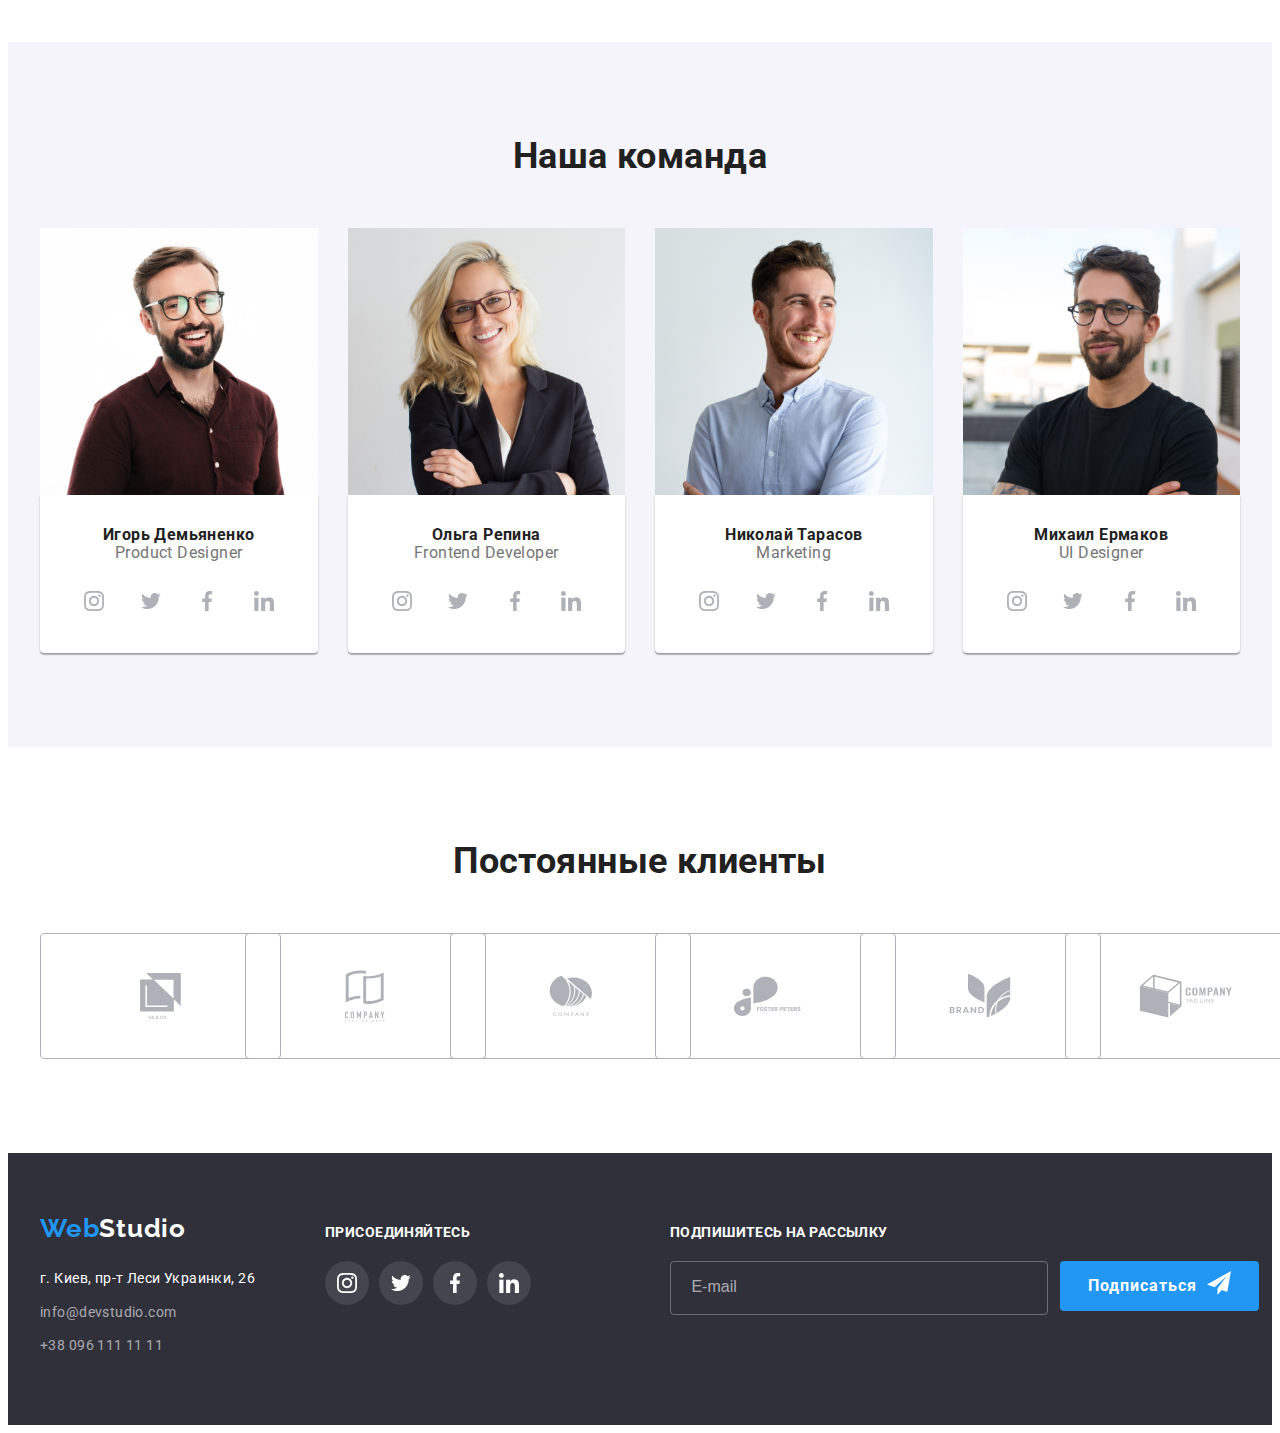
==== commit fc4f279d: "changes" ====
--- a/index.html
+++ b/index.html
@@ -463,6 +463,7 @@
       <div class="adress-footer">
         <a class="logo logo-footer link" href="./index.html">
           <span class="logo_inclusion">Web</span>Studio</a>
+          <div class="adress-wrapper">
         <div class="adress">
           <a class="adress link" href="https://goo.gl/maps/cef3GvmBDTcJfVNKA" target="_blank" rel="noopener noreferrer">
             г. Киев, пр-т Леси Украинки, 26</a>
@@ -475,6 +476,7 @@
             <a class="contact-footer link" href="tel:+380961111111">+38 096 111 11 11</a>
           </li>
         </ul>
+      </div>
       </div>
 
       <div class="social-footer">
--- a/css/main.min.css
+++ b/css/main.min.css
@@ -1,3 +1,3 @@
 :root{--primary-white-color: #ffffff;--primary-text-color: #212121;--paragraph-text-color: #757575;--accent-color: #2196f3;--hero-button-color: #188ce8;--font-color: #2f303a;--card-shadow: 0px 2px 1px -1px rgba(0, 0, 0, 0.2),
-    0px 1px 1px 0px rgba(0, 0, 0, 0.14), 0px 1px 3px 0px rgba(0, 0, 0, 0.12);--card-set-gap: 30px;--transition-function: cubic-bezier(0.4, 0, 0.2, 1);--timing: 250ms}.visually-hidden{position:absolute !important;clip:rect(1px 1px 1px 1px);clip:rect(1px, 1px, 1px, 1px);padding:0 !important;border:0 !important;height:1px !important;width:1px !important;overflow:hidden}h1,h2,h3,p{margin:0}ul{list-style:none;margin:0;padding:0}img{display:block;width:100%}.list{list-style:none}.link{text-decoration:none}.item{list-style:none}.button{cursor:pointer;font-size:16px;border-radius:4px;transition:background-color var(--timing) var(--transition-function),color var(--timing) var(--transition-function);border-color:transparent}body{background-color:var(--primary-white-color);color:var(--primary-text-color);font-family:Roboto, sans-serif;font-size:14px;letter-spacing:0.03em}.section{padding-top:60px;padding-bottom:60px}@media screen and (min-width: 1200px){.section{padding-top:94px;padding-bottom:94px}}.container{width:100%;margin:0 auto;padding-left:15px;padding-right:15px}@media screen and (min-width: 480px){.container{max-width:480px}}@media screen and (min-width: 768px){.container{max-width:768px}}@media screen and (min-width: 1200px){.container{max-width:1200px}}.title{font-weight:700;font-size:28px;line-height:1.17;margin-bottom:30px;text-align:center}@media screen and (min-width: 1200px){.title{font-weight:700;font-size:36px;line-height:1.16;margin-bottom:50px}}.backdrop{position:fixed;top:0;left:0;width:100vw;height:100vh;visibility:visible;pointer-events:auto;opacity:1;background-color:rgba(0,0,0,0.2);transition:visibility var(--timing) var(--transition-function)}.is-hidden{opacity:0;visibility:hidden;pointer-events:none}.modal{position:absolute;padding:40px;left:50%;top:50%;height:581px;width:528px;transform:translate(-50%, -50%);background-color:var(--primary-white-color)}.close-icon{width:11px;height:11px}.close-button{position:absolute;padding:0;top:7px;right:8px;width:30px;height:30px;cursor:pointer;border-radius:50%;border:1px solid rgba(0,0,0,0.1);background-color:transparent;transition:fill var(--timing) var(--transition-function)}.close-button:focus,.close-button:hover{fill:var(--accent-color)}.modal-title{margin-bottom:12px;text-align:center;font-weight:700;font-size:20px;line-height:1.15;color:var(--primary-text-color)}.modal-form{display:flex;flex-direction:column}.modal-field{margin-bottom:10px;font-size:12px;line-height:1.17;letter-spacing:0.01em;color:var(--paragraph-text-color)}.modal-input{width:100%;height:40px;margin-top:4px;padding-left:42px;cursor:pointer;border-radius:4px;border:1px solid rgba(33,33,33,0.2);transition:border-color var(--timing) var(--transition-function)}.modal-input:focus{outline:none;border-color:var(--accent-color)}.modal-input:focus+.user-icon{fill:var(--accent-color)}.modal-wrapper{position:relative}.user-icon{position:absolute;top:50%;left:12px;transform:translateY(-50%);transition:fill var(--timing) var(--transition-function)}.modal-coomentary{margin-bottom:20px;font-size:12px;line-height:1.17;letter-spacing:0.01em;color:var(--paragraph-text-color)}.modal-message{margin-top:10px;width:100%;height:120px;padding:16px;border-radius:4px;resize:none;border:1px solid rgba(33,33,33,0.2);transition:border-color var(--timing) var(--transition-function)}.modal-message:focus{outline:none;border-color:var(--accent-color)}.modal-message::placeholder{font-size:12px;line-height:1.17;letter-spacing:0.01em;color:rgba(117,117,117,0.5)}.modal-form-checkbox{position:absolute;width:1px;height:1px;margin:-1px;border:0;padding:0;clip:rect(0 0 0 0);overflow:hidden}.modal-form-checkbox:checked+.checkbox-icon{background-size:contain;background-origin:border-box;background-color:var(--accent-color);border-color:var(--accent-color);background-image:url(../images/icon-check.svg);transition:background-color var(--transition-function) var(--timing)}.checkbox-icon{display:inline-block;width:16px;height:15px;border:2px solid #212121;border-radius:2px;margin-right:7px;margin-left:13px;cursor:pointer;transition:border var(--transition-function) var(--timing)}.modal-form-checkbox-label{display:flex;align-items:center;margin-bottom:30px;font-weight:normal;font-size:14px;line-height:1.71;letter-spacing:0.03em;color:var(--paragraph-text-color)}.modal-form-label-link{color:var(--accent-color)}.modal-accept-button{font-weight:700;font-size:16px;line-height:1.87;width:200px;height:50px;margin:0 auto;padding:10px 55px;font-family:inherit;letter-spacing:0.06em;border:none;border-radius:4px;color:var(--primary-white-color);background-color:var(--accent-color);transition:background-color var(--timing) var(--transition-function)}.modal-accept-button:focus,.modal-accept-button:hover{background-color:var(--hero-button-color)}.sign-footer{margin-left:93px}.invitation{display:block;margin-bottom:20px}.sign-footer-form{display:flex}.mail-label{margin-right:12px}.email-input{padding-left:16px;border-radius:4px;width:358px;height:50px;outline:none;background-color:transparent;color:var(--primary-white-color);border:1px solid rgba(255,255,255,0.3)}.email-input:focus{border-color:var(--accent-color)}.email-input::placeholder{font-size:16px;line-height:1.25;color:rgba(255,255,255,0.6)}.submit-email-button{display:flex;width:200px;height:50px;padding:10px 28px;margin-top:20px;margin:0 auto;font-family:inherit;font-weight:700;line-height:1.87;letter-spacing:0.06em;border:none;color:var(--primary-white-color);background-color:var(--accent-color)}.submit-email-button:hover,.submit-email-button:focus{background-color:var(--hero-button-color)}.footer-button-description{margin-right:10px}.logo{font-weight:700;font-size:26px;line-height:1.19;font-style:400;font-family:Raleway;letter-spacing:0.03em;text-decoration:none}.social-link{display:flex;align-items:center;justify-content:center;width:44px;height:44px;border-radius:50%;transition:background-color var(--timing) var(--transition-function),color var(--timing) var(--transition-function)}.social-linksocial-item:not(:last-child){margin-right:10px}.social-item:not(:last-child){margin-right:10px}.header{border-bottom:1px solid #eeeeee}@media screen and (min-width: 768px){.header{padding:21px 0}}@media screen and (min-width: 768px){.header-container{display:flex;align-items:center}}.navigation{display:flex;align-items:center}.menu{display:none;align-items:center}@media screen and (min-width: 768px){.menu{display:flex;margin-left:88px}}.menu .menu_item:not(:last-child){margin-right:50px}.contact-list{display:none;margin-left:auto;align-items:center}@media screen and (min-width: 768px) and (max-width: 1199px){.contact-list{display:flex;flex-direction:column;justify-content:center;margin-left:84px}}.contact-list .contact_item:not(:last-child){margin-right:50px}.logo_inclusion{color:var(--accent-color)}.header_logo{color:var(--primary-text-color);transition:color var(--timing) var(--transition-function)}.header_logo:hover,.header_logo:focus{color:var(--accent-color)}.menu_link{padding-bottom:32px;padding-top:32px;cursor:pointer;font-weight:500;font-size:14px;line-height:1.14;letter-spacing:0.02em;text-decoration:none;color:var(--primary-text-color);transition:color var(--timing) var(--transition-function)}.menu_link:hover,.menu_link:focus{color:var(--accent-color)}.contact_icon{margin-right:10px;fill:currentColor}.header_contact-link{display:flex;align-items:center;padding-bottom:32px;padding-top:32px;font-weight:500;font-size:14px;line-height:1.14;text-decoration:none;color:var(--paragraph-text-color);transition:color var(--timing) var(--transition-function),fill var(--timing) var(--transition-function)}.header_contact-link:hover,.header_contact-link:focus{fill:var(--accent-color);color:var(--accent-color)}.menu_link.current{position:relative;color:var(--accent-color)}.menu_link.current::after{content:'';position:absolute;display:block;left:0;bottom:0;width:100%;height:4px;border-radius:2px;background-color:var(--accent-color)}.menu-open{background-color:unset;border:none;position:absolute;right:0;top:45px}@media screen and (min-width: 768px){.menu-open{display:none}}.menu-close{position:absolute;right:0;top:0;background-color:unset;border:none}.mobile-menu{position:fixed;background-color:var(--primary-white-color);width:100vw;height:100vh;top:0;left:0;padding-bottom:48px;padding-top:48px}.mobile-menu .container{position:relative;height:100%;display:flex;flex-direction:column;justify-content:space-between}.mobile-menu.is-hidden{opacity:0;pointer-events:none}.mobile-menu-list_item:not(:last-child){margin-bottom:36px}.mobile-menu-list_item .mobile-menu-list_link{font-family:Roboto;font-weight:500;font-size:40px;line-height:1.17;letter-spacing:0.02em;text-decoration:none;color:var(--primary-text-color)}.mobile-menu-contacts{margin-bottom:64px}.mobile-menu-contacts .mobile-menu-contacts_item:not(:last-child){margin-bottom:32px}.mobile-menu-contacts .mobile-menu-contacts_item .phone_link{font-family:Roboto;font-weight:500;font-size:34px;line-height:1.21;letter-spacing:0.02em;color:#2196f3}.mobile-menu-contacts .mobile-menu-contacts_item .mail_link{font-family:Roboto;font-weight:500;font-size:24px;line-height:1.16;letter-spacing:0.02em;color:var(--paragraph-text-color)}.mobile-menu-social{display:flex}.mobile-menu-social .mobile-menu-social_link{font-family:Roboto;font-weight:500;font-size:18px;line-height:1.22;letter-spacing:0.02em;color:var(--accent-color)}.mobile-menu-social .mobile-menu-social_item:not(:last-child){margin-right:10px}.hero-section{text-align:center;background-size:cover;background-position:center;padding-top:118px;padding-bottom:118px;background-image:linear-gradient(rgba(47,48,58,0.4), rgba(47,48,58,0.4)),url("../images/background/bcg-mobile@1x.jpg");color:var(--primary-white-color);background-color:var(--font-color)}@media screen and (min-width: 320px){.hero-section{background-image:linear-gradient(rgba(47,48,58,0.4), rgba(47,48,58,0.4)),url("../images/background/bcg-mobile@1x.jpg")}}@media screen and (min-device-pixel-ratio: 2) and (min-width: 320px), (min-resolution: 192dpi) and (min-width: 320px), (min-resolution: 2dppx) and (min-width: 320px){.hero-section{background-image:linear-gradient(rgba(47,48,58,0.4), rgba(47,48,58,0.4)),url("../images/background/bcg-mobile@2x.jpg")}}@media screen and (min-width: 768px){.hero-section{background-image:linear-gradient(rgba(47,48,58,0.4), rgba(47,48,58,0.4)),url("../images/background/bcg-tablet@1x.jpg")}}@media screen and (min-device-pixel-ratio: 2) and (min-width: 768px), (min-resolution: 192dpi) and (min-width: 768px), (min-resolution: 2dppx) and (min-width: 768px){.hero-section{background-image:linear-gradient(rgba(47,48,58,0.4), rgba(47,48,58,0.4)),url("../images/background/bcg-tablet@2x.jpg")}}@media screen and (min-width: 1200px){.hero-section{padding-top:200px;padding-bottom:200px;background-image:linear-gradient(rgba(47,48,58,0.4), rgba(47,48,58,0.4)),url("../images/background/bcg-desktop@1x.jpg")}}@media screen and (min-device-pixel-ratio: 2) and (min-width: 1200px), (min-resolution: 192dpi) and (min-width: 1200px), (min-resolution: 2dppx) and (min-width: 1200px){.hero-section{background-image:linear-gradient(rgba(47,48,58,0.4), rgba(47,48,58,0.4)),url("../images/background/bcg-desktop@2x.jpg")}}.hero-theme{margin-bottom:30px;font-weight:900;font-size:26px;line-height:1.36;letter-spacing:0.06em;text-transform:uppercase}@media screen and (min-width: 1200px){.hero-theme{font-weight:900;font-size:44px;line-height:1.36}}.hero-button{padding:10px 32px;font-weight:700;font-size:16px;line-height:1.8;width:200px;color:inherit;background-color:var(--accent-color)}.hero-button:hover,.hero-button:focus{background-color:var(--hero-button-color)}.advantages_list{align-items:center;margin-bottom:-30px}@media screen and (min-width: 768px){.advantages_list{display:flex;flex-wrap:wrap;margin-left:-30px}}.advantages_list-item{width:100%;margin-bottom:30px}@media screen and (min-width: 768px){.advantages_list-item{flex-basis:calc((100% - 60px) / 2);margin-left:30px}}@media screen and (min-width: 1200px){.advantages_list-item{flex-basis:calc((100% - 120px) / 4);margin-left:30px}}.advantages_title{font-weight:700;font-size:14px;line-height:1.14;margin-bottom:10px;font-style:400;text-transform:uppercase;text-align:center}@media screen and (min-width: 768px){.advantages_title{text-align:left}}.advantages_details{line-height:2;color:var(--paragraph-text-color);text-transform:none;margin-bottom:30px}.advantages_icon-wraper{display:flex;justify-content:center;align-items:center;margin-bottom:30px;border-radius:4px;height:120px;background-color:#f5f4fa}.activity_section{display:none;padding-top:0}@media screen and (min-width: 1200px){.activity_section{display:block}}.activity_list{display:flex;align-items:center;margin-left:-30px;margin-right:-30px}.activity_item{flex-basis:calc(100% - 90px)/3;margin-left:30px;margin-left:30px}.activity-image-wraper{position:relative;display:flex}.activity_title{font-weight:700;font-size:14px;line-height:1.14;display:flex;position:absolute;align-items:center;justify-content:center;text-transform:uppercase;bottom:0;width:100%;height:70px;letter-spacing:0.03em;color:var(--primary-white-color);background:rgba(47,48,58,0.8)}.command-section{background-color:#f5f4fa}.command-list{margin-left:-30px;margin-bottom:-30px}@media screen and (min-width: 768px){.command-list{display:flex;flex-wrap:wrap}}.command-list_item{width:100%;margin-bottom:30px}@media screen and (min-width: 768px){.command-list_item{flex-basis:calc((100% - 60px) / 2);margin-left:30px}}@media screen and (min-width: 1200px){.command-list_item{flex-basis:calc((100% - 120px) / 4);margin-left:30px}}.command-card{padding-top:30px;padding-bottom:30px;border-radius:0px 0px 4px 4px;box-shadow:0px 1px 3px rgba(0,0,0,0.12),0px 1px 1px rgba(0,0,0,0.14),0px 2px 1px rgba(0,0,0,0.2);background-color:var(--primary-white-color)}.name{font-weight:16px;font-size:500;line-height:1.18;text-align:center}.profession{text-align:center;margin-bottom:16px;font-weight:400;font-size:16px;line-height:1.18;color:var(--paragraph-text-color)}.social-list{display:flex;justify-content:space-between;padding-left:32px;padding-right:32px}.social-list-icon{width:20px;height:20px;fill:currentColor}.social-command-link{color:#afb1b8}.social-command-link.social-link:hover,.social-command-link .social-link:focus{color:var(--primary-white-color);background-color:var(--accent-color)}.clients-list{display:flex;align-items:center;flex-wrap:wrap;margin-top:-30px;margin-left:-30px}.clients-item{flex-basis:calc((100% - 60px) / 2);margin-top:30px;margin-left:30px}@media screen and (min-width: 768px){.clients-item{flex-basis:calc((100% - 90px) / 3);margin-left:30px}}@media screen and (min-width: 1200px){.clients-item{flex-basis:calc((100% - 180px) / 6);margin-left:30px}}.clients-link{display:flex;align-items:center;justify-content:center;padding:16px 32px;border-radius:4px;width:100%;height:92px;border:1px solid #afb1b8;color:#afb1b8;transition:color var(--timing) var(--transition-function),border-color var(--timing) var(--transition-function)}.clients-link:hover,.clients-link:focus{color:var(--accent-color);border-color:var(--accent-color)}.clients-list-icon{fill:currentColor}.footer{padding-bottom:60px;padding-top:60px;background-color:var(--font-color)}.footer-container{display:block;text-align:center}@media screen and (min-width: 768px) and (max-width: 1199px){.footer-container{display:flex;flex-wrap:wrap;justify-content:space-around}}@media screen and (min-width: 768px) and (max-width: 1199px){.footer-container{flex-wrap:wrap;justify-content:space-around}}.logo-footer{color:var(--primary-white-color);display:block;margin-bottom:20px}.adress{margin-bottom:9px;line-height:2;text-decoration:none;color:var(--primary-white-color);transition:color var(--timing) var(--transition-function)}.adress:focus,.adress:hover{color:var(--accent-color)}.adress-item:not(:last-child){margin-bottom:9px}.adress-list{margin-bottom:60px}.contact-footer{margin-top:10px;font-family:Roboto;line-height:1.71;text-decoration:none;color:rgba(255,255,255,0.6);transition:color var(--timing) var(--transition-function)}.contact-footer:hover,.contact-footer:focus{color:var(--accent-color)}.invitation{margin-bottom:20px;font-weight:700;font-size:20px;line-height:1.14;font-size:14px;text-transform:uppercase;color:var(--primary-white-color)}@media screen and (max-width: 1199px){.invitation{text-align:center;margin:0 auto;margin-bottom:20px}}.social-footer-link{background-color:rgba(255,255,255,0.1)}.social-footer-link:hover,.social-footer-link:focus{background-color:var(--accent-color)}.social-footer{display:flex;margin-top:60px}@media screen and (min-width: 768px){.social-footer{margin-left:70px}}@media screen and (min-width: 768px){.social-footer{display:block;text-align:justify;margin-top:0}}@media screen and (max-width: 767px){.social-footer{display:flex;flex-direction:column}}.social-footer-icon{width:20px;height:20px;fill:var(--primary-white-color)}.social-footer-list{display:flex;margin-top:20px;justify-content:center}@media screen and (min-width: 1199px){.social-footer-list{margin-top:0}}.sign-footer{display:flex;flex-direction:column;margin-left:0;margin-top:60px}@media screen and (min-width: 768px){.sign-footer{margin-top:0}}.sign-footer-form{display:block}@media screen and (min-width: 768px){.sign-footer-form{display:flex}}.invitation-form{position:relative}.projects-list{display:flex;text-align:center;justify-content:center;margin-bottom:50px}.projects-list .projects-item:not(:last-child){margin-right:8px}.our-projects-list{display:flex;flex-wrap:wrap;margin-top:calc(-1 * var(--card-set-gap));margin-left:calc(-1 * var(--card-set-gap))}.our-projects-item{flex-basis:calc((100% - 3 * --card-set-gap) / 3);margin-top:var(--card-set-gap);margin-left:var(--card-set-gap)}.our-projects-item:hover,.our-projects-item:focus{box-shadow:0px 1px 1px rgba(0,0,0,0.12),0px 4px 4px rgba(0,0,0,0.06),1px 4px 6px rgba(0,0,0,0.16)}.project-button{font-weight:500;font-size:16px;line-height:1.6;padding:6px 22px;font-family:inherit;font-style:inherit;letter-spacing:inherit}.project-button:hover,.project-button:focus{background-color:var(--accent-color);color:var(--primary-white-color)}.project-name{font-weight:700;font-size:18px;line-height:2;letter-spacing:0.06em;color:var(--primary-text-color)}.project-type{font-weight:400;font-size:16px;line-height:1.8;color:var(--paragraph-text-color)}.card-content{padding:20px 24px;border-top:none;border:1px solid #eeeeee}.our-projects-thumb{position:relative;overflow:hidden}.thumb-text{position:absolute;padding:63px 24px;transform:translateY(100%);overflow:auto;top:0;left:0;font-weight:400;font-size:18px;line-height:1.5;width:100%;height:100%;color:var(--primary-white-color);letter-spacing:0.03em;background-color:rgba(33,150,243,0.9);transition:transform var(--timing) var(--transition-function)}.projects-link:hover .thumb-text,.projects-link:focus .thumb-text{transform:translateY(0)}
+    0px 1px 1px 0px rgba(0, 0, 0, 0.14), 0px 1px 3px 0px rgba(0, 0, 0, 0.12);--card-set-gap: 30px;--transition-function: cubic-bezier(0.4, 0, 0.2, 1);--timing: 250ms}.visually-hidden{position:absolute !important;clip:rect(1px 1px 1px 1px);clip:rect(1px, 1px, 1px, 1px);padding:0 !important;border:0 !important;height:1px !important;width:1px !important;overflow:hidden}h1,h2,h3,p{margin:0}ul{list-style:none;margin:0;padding:0}img{display:block;width:100%}.list{list-style:none}.link{text-decoration:none}.item{list-style:none}.button{cursor:pointer;font-size:16px;border-radius:4px;transition:background-color var(--timing) var(--transition-function),color var(--timing) var(--transition-function);border-color:transparent}body{background-color:var(--primary-white-color);color:var(--primary-text-color);font-family:Roboto, sans-serif;font-size:14px;letter-spacing:0.03em}.section{padding-top:60px;padding-bottom:60px}@media screen and (min-width: 1200px){.section{padding-top:94px;padding-bottom:94px}}.container{width:100%;margin:0 auto;padding-left:15px;padding-right:15px}@media screen and (min-width: 480px){.container{max-width:480px}}@media screen and (min-width: 768px){.container{max-width:768px}}@media screen and (min-width: 1200px){.container{max-width:1200px}}.title{font-weight:700;font-size:28px;line-height:1.17;margin-bottom:30px;text-align:center}@media screen and (min-width: 1200px){.title{font-weight:700;font-size:36px;line-height:1.16;margin-bottom:50px}}.backdrop{position:fixed;top:0;left:0;width:100vw;height:100vh;visibility:visible;pointer-events:auto;opacity:1;background-color:rgba(0,0,0,0.2);transition:visibility var(--timing) var(--transition-function)}.is-hidden{opacity:0;visibility:hidden;pointer-events:none}.modal{position:absolute;padding:40px;left:50%;top:50%;height:581px;width:528px;transform:translate(-50%, -50%);background-color:var(--primary-white-color)}.close-icon{width:11px;height:11px}.close-button{position:absolute;padding:0;top:7px;right:8px;width:30px;height:30px;cursor:pointer;border-radius:50%;border:1px solid rgba(0,0,0,0.1);background-color:transparent;transition:fill var(--timing) var(--transition-function)}.close-button:focus,.close-button:hover{fill:var(--accent-color)}.modal-title{margin-bottom:12px;text-align:center;font-weight:700;font-size:20px;line-height:1.15;color:var(--primary-text-color)}.modal-form{display:flex;flex-direction:column}.modal-field{margin-bottom:10px;font-size:12px;line-height:1.17;letter-spacing:0.01em;color:var(--paragraph-text-color)}.modal-input{width:100%;height:40px;margin-top:4px;padding-left:42px;cursor:pointer;border-radius:4px;border:1px solid rgba(33,33,33,0.2);transition:border-color var(--timing) var(--transition-function)}.modal-input:focus{outline:none;border-color:var(--accent-color)}.modal-input:focus+.user-icon{fill:var(--accent-color)}.modal-wrapper{position:relative}.user-icon{position:absolute;top:50%;left:12px;transform:translateY(-50%);transition:fill var(--timing) var(--transition-function)}.modal-coomentary{margin-bottom:20px;font-size:12px;line-height:1.17;letter-spacing:0.01em;color:var(--paragraph-text-color)}.modal-message{margin-top:10px;width:100%;height:120px;padding:16px;border-radius:4px;resize:none;border:1px solid rgba(33,33,33,0.2);transition:border-color var(--timing) var(--transition-function)}.modal-message:focus{outline:none;border-color:var(--accent-color)}.modal-message::placeholder{font-size:12px;line-height:1.17;letter-spacing:0.01em;color:rgba(117,117,117,0.5)}.modal-form-checkbox{position:absolute;width:1px;height:1px;margin:-1px;border:0;padding:0;clip:rect(0 0 0 0);overflow:hidden}.modal-form-checkbox:checked+.checkbox-icon{background-size:contain;background-origin:border-box;background-color:var(--accent-color);border-color:var(--accent-color);background-image:url(../images/icon-check.svg);transition:background-color var(--transition-function) var(--timing)}.checkbox-icon{display:inline-block;width:16px;height:15px;border:2px solid #212121;border-radius:2px;margin-right:7px;margin-left:13px;cursor:pointer;transition:border var(--transition-function) var(--timing)}.modal-form-checkbox-label{display:flex;align-items:center;margin-bottom:30px;font-weight:normal;font-size:14px;line-height:1.71;letter-spacing:0.03em;color:var(--paragraph-text-color)}.modal-form-label-link{color:var(--accent-color)}.modal-accept-button{font-weight:700;font-size:16px;line-height:1.87;width:200px;height:50px;margin:0 auto;padding:10px 55px;font-family:inherit;letter-spacing:0.06em;border:none;border-radius:4px;color:var(--primary-white-color);background-color:var(--accent-color);transition:background-color var(--timing) var(--transition-function)}.modal-accept-button:focus,.modal-accept-button:hover{background-color:var(--hero-button-color)}.sign-footer{margin-left:93px}.invitation{display:block;margin-bottom:20px}.sign-footer-form{display:flex}.mail-label{margin-right:12px}.email-input{padding-left:16px;border-radius:4px;width:358px;height:50px;outline:none;background-color:transparent;color:var(--primary-white-color);border:1px solid rgba(255,255,255,0.3)}.email-input:focus{border-color:var(--accent-color)}.email-input::placeholder{font-size:16px;line-height:1.25;color:rgba(255,255,255,0.6)}.submit-email-button{display:flex;width:200px;height:50px;padding:10px 28px;margin-top:20px;margin:0 auto;font-family:inherit;font-weight:700;line-height:1.87;letter-spacing:0.06em;border:none;color:var(--primary-white-color);background-color:var(--accent-color)}.submit-email-button:hover,.submit-email-button:focus{background-color:var(--hero-button-color)}.footer-button-description{margin-right:10px}.logo{font-weight:700;font-size:26px;line-height:1.19;font-style:400;font-family:Raleway;letter-spacing:0.03em;text-decoration:none}.social-link{display:flex;align-items:center;justify-content:center;width:44px;height:44px;border-radius:50%;transition:background-color var(--timing) var(--transition-function),color var(--timing) var(--transition-function)}.social-linksocial-item:not(:last-child){margin-right:10px}.social-item:not(:last-child){margin-right:10px}.header{border-bottom:1px solid #eeeeee}@media screen and (min-width: 768px){.header{padding:21px 0}}@media screen and (min-width: 768px){.header-container{display:flex;align-items:center}}.navigation{display:flex;align-items:center}.menu{display:none;align-items:center}@media screen and (min-width: 768px){.menu{display:flex;margin-left:88px}}.menu .menu_item:not(:last-child){margin-right:50px}.contact-list{display:none}@media screen and (min-width: 768px) and (max-width: 1199px){.contact-list{display:flex;flex-direction:column;justify-content:center;margin-left:auto}}@media screen and (min-width: 1200px){.contact-list{display:flex;margin-left:auto}}.contact-list .contact_item:not(:last-child){margin-bottom:10px}@media screen and (min-width: 1200px){.contact-list .contact_item:not(:last-child){margin-right:50px}}.logo_inclusion{color:var(--accent-color)}.header_logo{color:var(--primary-text-color);transition:color var(--timing) var(--transition-function)}.header_logo:hover,.header_logo:focus{color:var(--accent-color)}.menu_link{padding-bottom:32px;padding-top:32px;cursor:pointer;font-weight:500;font-size:14px;line-height:1.14;letter-spacing:0.02em;text-decoration:none;color:var(--primary-text-color);transition:color var(--timing) var(--transition-function)}.menu_link:hover,.menu_link:focus{color:var(--accent-color)}.contact_icon{margin-right:10px;fill:currentColor}.header_contact-link{display:flex;align-items:center;font-weight:500;font-size:14px;line-height:1.14;text-decoration:none;color:var(--paragraph-text-color);transition:color var(--timing) var(--transition-function),fill var(--timing) var(--transition-function)}.header_contact-link:hover,.header_contact-link:focus{fill:var(--accent-color);color:var(--accent-color)}.header_contact-link:not(:last-child){padding-bottom:30px}.menu_link.current{position:relative;color:var(--accent-color)}.menu_link.current::after{content:'';position:absolute;display:block;left:0;bottom:0;width:100%;height:4px;border-radius:2px;background-color:var(--accent-color)}.menu-open{background-color:unset;border:none;position:absolute;right:0;top:45px}@media screen and (min-width: 768px){.menu-open{display:none}}.menu-close{position:absolute;right:0;top:0;background-color:unset;border:none}.mobile-menu{position:fixed;visibility:none;pointer-events:none;opacity:0;background-color:var(--primary-white-color);width:100vw;height:100vh;top:0;left:0;padding-bottom:48px;padding-top:48px}.mobile-menu .container{position:relative;height:100%;display:flex;flex-direction:column;justify-content:space-between}.mobile-menu.is-hidden{opacity:1;visibility:visible;pointer-events:auto}.mobile-menu-list_item:not(:last-child){margin-bottom:36px}.mobile-menu-list_item .mobile-menu-list_link{font-family:Roboto;font-weight:500;font-size:40px;line-height:1.17;letter-spacing:0.02em;text-decoration:none;color:var(--primary-text-color)}.mobile-menu-contacts{margin-bottom:64px}.mobile-menu-contacts .mobile-menu-contacts_item:not(:last-child){margin-bottom:32px}.mobile-menu-contacts .mobile-menu-contacts_item .phone_link{font-family:Roboto;font-weight:500;font-size:34px;line-height:1.21;letter-spacing:0.02em;color:#2196f3}.mobile-menu-contacts .mobile-menu-contacts_item .mail_link{font-family:Roboto;font-weight:500;font-size:24px;line-height:1.16;letter-spacing:0.02em;color:var(--paragraph-text-color)}.mobile-menu-social{display:flex}.mobile-menu-social .mobile-menu-social_link{font-family:Roboto;font-weight:500;font-size:18px;line-height:1.22;letter-spacing:0.02em;color:var(--accent-color)}.mobile-menu-social .mobile-menu-social_item:not(:last-child){margin-right:10px}.hero-section{text-align:center;background-size:cover;background-position:center;padding-top:118px;padding-bottom:118px;background-image:linear-gradient(rgba(47,48,58,0.4), rgba(47,48,58,0.4)),url("../images/background/bcg-mobile@1x.jpg");color:var(--primary-white-color);background-color:var(--font-color)}@media screen and (min-width: 320px){.hero-section{background-image:linear-gradient(rgba(47,48,58,0.4), rgba(47,48,58,0.4)),url("../images/background/bcg-mobile@1x.jpg")}}@media screen and (min-device-pixel-ratio: 2) and (min-width: 320px), (min-resolution: 192dpi) and (min-width: 320px), (min-resolution: 2dppx) and (min-width: 320px){.hero-section{background-image:linear-gradient(rgba(47,48,58,0.4), rgba(47,48,58,0.4)),url("../images/background/bcg-mobile@2x.jpg")}}@media screen and (min-width: 768px){.hero-section{background-image:linear-gradient(rgba(47,48,58,0.4), rgba(47,48,58,0.4)),url("../images/background/bcg-tablet@1x.jpg")}}@media screen and (min-device-pixel-ratio: 2) and (min-width: 768px), (min-resolution: 192dpi) and (min-width: 768px), (min-resolution: 2dppx) and (min-width: 768px){.hero-section{background-image:linear-gradient(rgba(47,48,58,0.4), rgba(47,48,58,0.4)),url("../images/background/bcg-tablet@2x.jpg")}}@media screen and (min-width: 1200px){.hero-section{padding-top:200px;padding-bottom:200px;background-image:linear-gradient(rgba(47,48,58,0.4), rgba(47,48,58,0.4)),url("../images/background/bcg-desktop@1x.jpg")}}@media screen and (min-device-pixel-ratio: 2) and (min-width: 1200px), (min-resolution: 192dpi) and (min-width: 1200px), (min-resolution: 2dppx) and (min-width: 1200px){.hero-section{background-image:linear-gradient(rgba(47,48,58,0.4), rgba(47,48,58,0.4)),url("../images/background/bcg-desktop@2x.jpg")}}.hero-theme{margin-bottom:30px;font-weight:900;font-size:26px;line-height:1.36;letter-spacing:0.06em;text-transform:uppercase}@media screen and (min-width: 1200px){.hero-theme{font-weight:900;font-size:44px;line-height:1.36}}.hero-button{padding:10px 32px;font-weight:700;font-size:16px;line-height:1.8;width:200px;color:inherit;background-color:var(--accent-color)}.hero-button:hover,.hero-button:focus{background-color:var(--hero-button-color)}@media screen and (min-width: 1200px){.advantages-section{padding:94px 0}}.advantages_list{align-items:center;margin-bottom:-30px}@media screen and (min-width: 768px){.advantages_list{display:flex;flex-wrap:wrap;margin-left:-30px}}.advantages_list-item{width:100%;margin-bottom:30px}@media screen and (min-width: 768px){.advantages_list-item{flex-basis:calc((100% - 60px) / 2);margin-left:30px}}@media screen and (min-width: 1200px){.advantages_list-item{flex-basis:calc((100% - 120px) / 4);margin-left:30px}}.advantages_title{font-weight:700;font-size:14px;line-height:1.14;margin-bottom:10px;font-style:400;text-transform:uppercase;text-align:center}@media screen and (min-width: 768px){.advantages_title{text-align:left}}.advantages_details{line-height:2;color:var(--paragraph-text-color);text-transform:none;margin-bottom:30px}.advantages_icon-wraper{display:flex;justify-content:center;align-items:center;margin-bottom:30px;border-radius:4px;height:120px;background-color:#f5f4fa}.activity_section{display:none;padding-top:0}@media screen and (min-width: 1200px){.activity_section{display:block}}.activity_list{display:flex;align-items:center;margin-left:-30px;margin-right:-30px}.activity_item{flex-basis:calc(100% - 90px)/3;margin-left:30px;margin-left:30px}.activity-image-wraper{position:relative;display:flex}.activity_title{font-weight:700;font-size:14px;line-height:1.14;display:flex;position:absolute;align-items:center;justify-content:center;text-transform:uppercase;bottom:0;width:100%;height:70px;letter-spacing:0.03em;color:var(--primary-white-color);background:rgba(47,48,58,0.8)}.command-section{background-color:#f5f4fa}.command-list{margin-left:-30px;margin-bottom:-30px}@media screen and (min-width: 768px){.command-list{display:flex;flex-wrap:wrap}}.command-list_item{width:100%;margin-bottom:30px}@media screen and (min-width: 768px){.command-list_item{flex-basis:calc((100% - 60px) / 2);margin-left:30px}}@media screen and (min-width: 1200px){.command-list_item{flex-basis:calc((100% - 120px) / 4);margin-left:30px}}.command-card{padding-top:30px;padding-bottom:30px;border-radius:0px 0px 4px 4px;box-shadow:0px 1px 3px rgba(0,0,0,0.12),0px 1px 1px rgba(0,0,0,0.14),0px 2px 1px rgba(0,0,0,0.2);background-color:var(--primary-white-color)}.name{font-weight:16px;font-size:500;line-height:1.18;text-align:center}.profession{text-align:center;margin-bottom:16px;font-weight:400;font-size:16px;line-height:1.18;color:var(--paragraph-text-color)}.social-list{display:flex;justify-content:space-between;padding-left:32px;padding-right:32px}.social-list-icon{width:20px;height:20px;fill:currentColor}.social-command-link{color:#afb1b8}.social-command-link.social-link:hover,.social-command-link .social-link:focus{color:var(--primary-white-color);background-color:var(--accent-color)}.clients-list{display:flex;align-items:center;flex-wrap:wrap;margin-top:-30px;margin-left:-30px}.clients-item{flex-basis:calc((100% - 60px) / 2);margin-top:30px;margin-left:30px}@media screen and (min-width: 768px){.clients-item{flex-basis:calc((100% - 90px) / 3);margin-left:30px}}@media screen and (min-width: 1200px){.clients-item{flex-basis:calc((100% - 180px) / 6);margin-left:30px}}.clients-link{display:flex;align-items:center;justify-content:center;padding:16px 32px;border-radius:4px;width:100%;height:92px;border:1px solid #afb1b8;color:#afb1b8;transition:color var(--timing) var(--transition-function),border-color var(--timing) var(--transition-function)}.clients-link:hover,.clients-link:focus{color:var(--accent-color);border-color:var(--accent-color)}.clients-list-icon{fill:currentColor}.footer{padding-bottom:60px;padding-top:60px;background-color:var(--font-color)}.footer-container{display:block}@media screen and (max-width: 1199px){.footer-container{text-align:center}}@media screen and (min-width: 768px) and (max-width: 1199px){.footer-container{display:flex;flex-wrap:wrap;justify-content:space-around}}@media screen and (min-width: 768px) and (max-width: 1199px){.footer-container{flex-wrap:wrap;justify-content:space-around}}@media screen and (min-width: 1200px){.footer-container{display:flex;align-items:baseline}}.logo-footer{color:var(--primary-white-color);display:block;margin-bottom:20px}@media screen and (min-width: 1200px){.logo-footer{margin-right:auto}}.adress{margin-bottom:9px;line-height:2;text-decoration:none;color:var(--primary-white-color);transition:color var(--timing) var(--transition-function)}.adress:focus,.adress:hover{color:var(--accent-color)}.adress-footer{display:flex;flex-direction:column;align-items:center}@media screen and (max-width: 1199px){.adress-footer{margin-bottom:60px}}.adress-item:not(:last-child){margin-bottom:9px}.adress-list{margin-right:auto}.contact-footer{margin-top:10px;font-family:Roboto;line-height:1.71;text-decoration:none;color:rgba(255,255,255,0.6);transition:color var(--timing) var(--transition-function)}.contact-footer:hover,.contact-footer:focus{color:var(--accent-color)}.invitation{font-weight:700;font-size:20px;line-height:1.14;font-size:14px;text-transform:uppercase;color:var(--primary-white-color)}@media screen and (max-width: 1199px){.invitation{text-align:center;margin:0 auto;margin-bottom:20px}}.social-footer-link{margin-bottom:60px;background-color:rgba(255,255,255,0.1)}.social-footer-link:hover,.social-footer-link:focus{background-color:var(--accent-color)}.social-footer{display:flex;margin-top:60px}@media screen and (min-width: 768px){.social-footer{margin-left:70px}}@media screen and (min-width: 768px){.social-footer{display:block;text-align:justify;margin-top:0}}@media screen and (max-width: 767px){.social-footer{display:flex;flex-direction:column}}.social-footer-icon{width:20px;height:20px;fill:var(--primary-white-color)}.social-footer-list{display:flex;justify-content:center}@media screen and (min-width: 1199px){.social-footer-list{margin-top:0}}.sign-footer{display:flex;flex-direction:column}@media screen and (min-width: 1200px){.sign-footer{width:570px;margin-left:auto}}.sign-footer-form{display:flex}@media screen and (max-width: 1199px){.sign-footer-form{flex-direction:column;align-items:center}}.projects-list{display:flex;flex-wrap:wrap;text-align:center;justify-content:center}.projects-list .projects-item:not(:last-child){margin-right:8px}@media screen and (min-width: 1200px){.projects-list{margin-bottom:50px}}.our-projects-list{display:flex;flex-wrap:wrap}@media screen and (min-width: 768px) and (max-width: 1199px){.our-projects-list{margin:-15px;margin-top:30px}}@media screen and (min-width: 1200px){.our-projects-list{margin-top:50px}}@media screen and (min-width: 768px) and (max-width: 1199px){.our-projects-item{flex-basis:calc((100% - 60px) / 2);margin:15px}}.our-projects-item:hover,.our-projects-item:focus{box-shadow:0px 1px 1px rgba(0,0,0,0.12),0px 4px 4px rgba(0,0,0,0.06),1px 4px 6px rgba(0,0,0,0.16)}@media screen and (min-width: 1200px){.our-projects-item{flex-basis:calc((100% - 60px) / 3);margin-right:30px}}@media screen and (min-width: 1200px){.our-projects-item:nth-child(3n){margin-right:0}}@media screen and (min-width: 1200px) and (min-width: 1200px){.our-projects-item:nth-last-child(-n+3){margin-bottom:0px}}.project-button{font-weight:500;font-size:16px;line-height:1.6;padding:6px 22px;font-family:inherit;font-style:inherit;letter-spacing:inherit}.project-button:hover,.project-button:focus{background-color:var(--accent-color);color:var(--primary-white-color)}.project-name{font-weight:700;font-size:18px;line-height:2;letter-spacing:0.06em;color:var(--primary-text-color)}.project-type{font-weight:400;font-size:16px;line-height:1.8;color:var(--paragraph-text-color)}.card-content{padding:20px 24px;border-top:none;border:1px solid #eeeeee}.our-projects-thumb{position:relative;overflow:hidden}.thumb-text{position:absolute;padding:63px 24px;transform:translateY(100%);overflow:auto;top:0;left:0;font-weight:400;font-size:18px;line-height:1.5;width:100%;height:100%;color:var(--primary-white-color);letter-spacing:0.03em;background-color:rgba(33,150,243,0.9);transition:transform var(--timing) var(--transition-function)}.projects-link:hover .thumb-text,.projects-link:focus .thumb-text{transform:translateY(0)}
 /*# sourceMappingURL=main.min.css.map */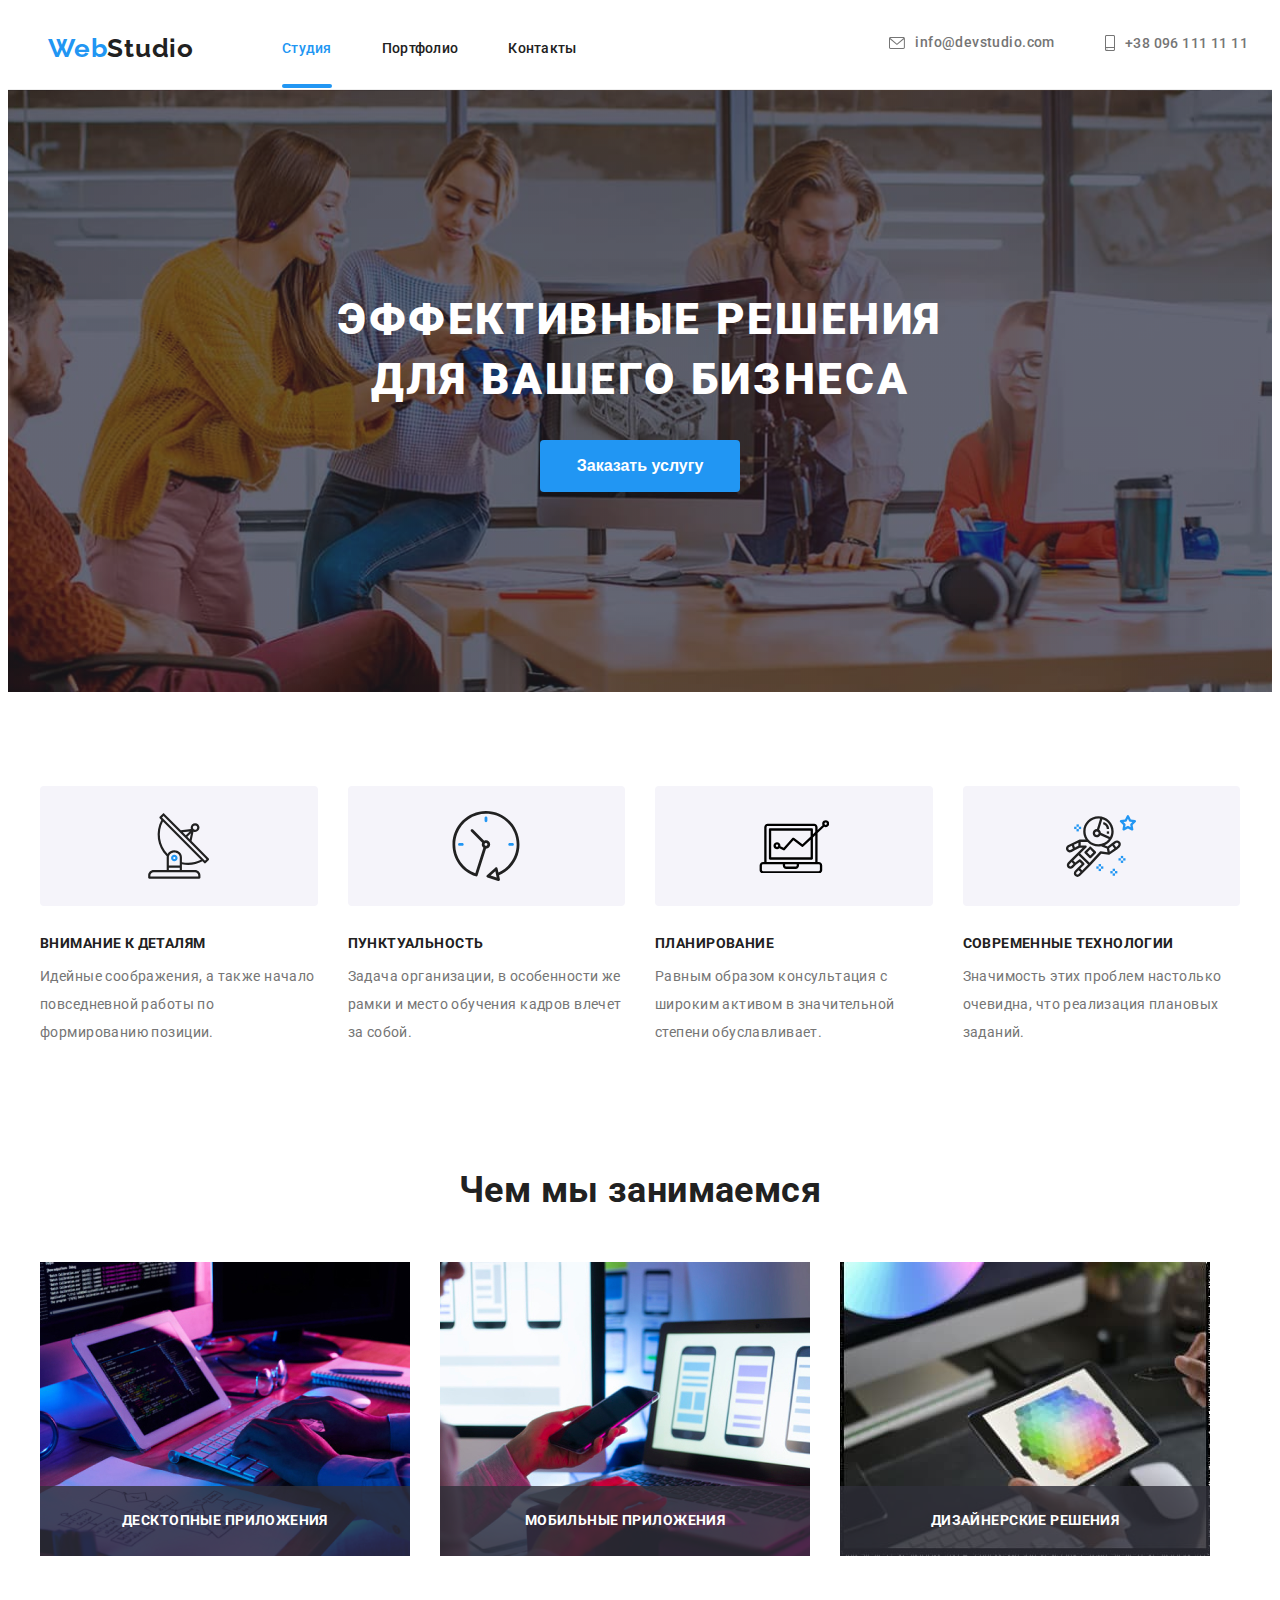
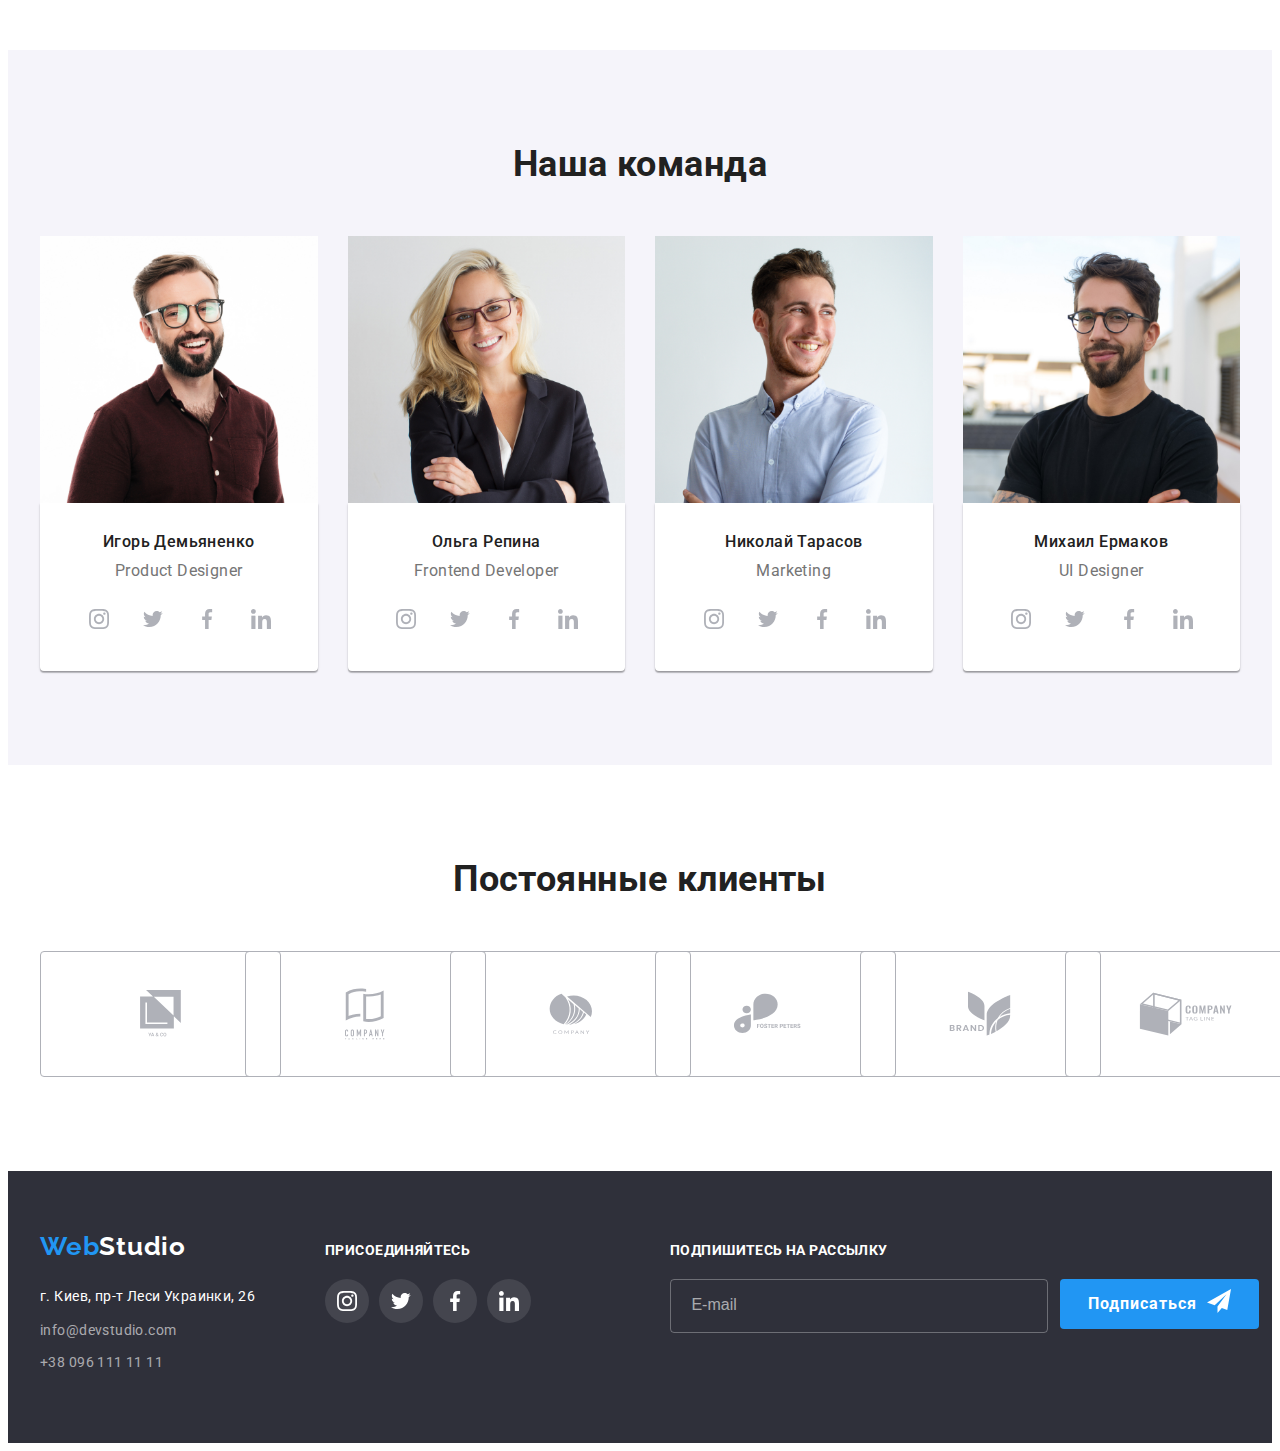
==== commit 9d93bbb0: "changes" ====
--- a/index.html
+++ b/index.html
@@ -63,10 +63,10 @@
         </button>
         <ul class="mobile-menu-list list">
           <li class="mobile-menu-list_item">
-            <a href="" class="mobile-menu-list_link">Студия</a>
+            <a href="./index.html" class="mobile-menu-list_link">Студия</a>
           </li>
           <li class="mobile-menu-list_item">
-            <a href="" class="mobile-menu-list_link link">Портфолио</a>
+            <a href="./portfolio.html" class="mobile-menu-list_link link">Портфолио</a>
           </li>
           <li class="mobile-menu-list_item">
             <a href="" class="mobile-menu-list_link link">Контакты</a>
--- a/css/main.min.css
+++ b/css/main.min.css
@@ -1,3 +1,3 @@
 :root{--primary-white-color: #ffffff;--primary-text-color: #212121;--paragraph-text-color: #757575;--accent-color: #2196f3;--hero-button-color: #188ce8;--font-color: #2f303a;--card-shadow: 0px 2px 1px -1px rgba(0, 0, 0, 0.2),
-    0px 1px 1px 0px rgba(0, 0, 0, 0.14), 0px 1px 3px 0px rgba(0, 0, 0, 0.12);--card-set-gap: 30px;--transition-function: cubic-bezier(0.4, 0, 0.2, 1);--timing: 250ms}.visually-hidden{position:absolute !important;clip:rect(1px 1px 1px 1px);clip:rect(1px, 1px, 1px, 1px);padding:0 !important;border:0 !important;height:1px !important;width:1px !important;overflow:hidden}h1,h2,h3,p{margin:0}ul{list-style:none;margin:0;padding:0}img{display:block;width:100%}.list{list-style:none}.link{text-decoration:none}.item{list-style:none}.button{cursor:pointer;font-size:16px;border-radius:4px;transition:background-color var(--timing) var(--transition-function),color var(--timing) var(--transition-function);border-color:transparent}body{background-color:var(--primary-white-color);color:var(--primary-text-color);font-family:Roboto, sans-serif;font-size:14px;letter-spacing:0.03em}.section{padding-top:60px;padding-bottom:60px}@media screen and (min-width: 1200px){.section{padding-top:94px;padding-bottom:94px}}.container{width:100%;margin:0 auto;padding-left:15px;padding-right:15px}@media screen and (min-width: 480px){.container{max-width:480px}}@media screen and (min-width: 768px){.container{max-width:768px}}@media screen and (min-width: 1200px){.container{max-width:1200px}}.title{font-weight:700;font-size:28px;line-height:1.17;margin-bottom:30px;text-align:center}@media screen and (min-width: 1200px){.title{font-weight:700;font-size:36px;line-height:1.16;margin-bottom:50px}}.backdrop{position:fixed;top:0;left:0;width:100vw;height:100vh;visibility:visible;pointer-events:auto;opacity:1;background-color:rgba(0,0,0,0.2);transition:visibility var(--timing) var(--transition-function)}.is-hidden{opacity:0;visibility:hidden;pointer-events:none}.modal{position:absolute;padding:40px;left:50%;top:50%;height:581px;width:528px;transform:translate(-50%, -50%);background-color:var(--primary-white-color)}.close-icon{width:11px;height:11px}.close-button{position:absolute;padding:0;top:7px;right:8px;width:30px;height:30px;cursor:pointer;border-radius:50%;border:1px solid rgba(0,0,0,0.1);background-color:transparent;transition:fill var(--timing) var(--transition-function)}.close-button:focus,.close-button:hover{fill:var(--accent-color)}.modal-title{margin-bottom:12px;text-align:center;font-weight:700;font-size:20px;line-height:1.15;color:var(--primary-text-color)}.modal-form{display:flex;flex-direction:column}.modal-field{margin-bottom:10px;font-size:12px;line-height:1.17;letter-spacing:0.01em;color:var(--paragraph-text-color)}.modal-input{width:100%;height:40px;margin-top:4px;padding-left:42px;cursor:pointer;border-radius:4px;border:1px solid rgba(33,33,33,0.2);transition:border-color var(--timing) var(--transition-function)}.modal-input:focus{outline:none;border-color:var(--accent-color)}.modal-input:focus+.user-icon{fill:var(--accent-color)}.modal-wrapper{position:relative}.user-icon{position:absolute;top:50%;left:12px;transform:translateY(-50%);transition:fill var(--timing) var(--transition-function)}.modal-coomentary{margin-bottom:20px;font-size:12px;line-height:1.17;letter-spacing:0.01em;color:var(--paragraph-text-color)}.modal-message{margin-top:10px;width:100%;height:120px;padding:16px;border-radius:4px;resize:none;border:1px solid rgba(33,33,33,0.2);transition:border-color var(--timing) var(--transition-function)}.modal-message:focus{outline:none;border-color:var(--accent-color)}.modal-message::placeholder{font-size:12px;line-height:1.17;letter-spacing:0.01em;color:rgba(117,117,117,0.5)}.modal-form-checkbox{position:absolute;width:1px;height:1px;margin:-1px;border:0;padding:0;clip:rect(0 0 0 0);overflow:hidden}.modal-form-checkbox:checked+.checkbox-icon{background-size:contain;background-origin:border-box;background-color:var(--accent-color);border-color:var(--accent-color);background-image:url(../images/icon-check.svg);transition:background-color var(--transition-function) var(--timing)}.checkbox-icon{display:inline-block;width:16px;height:15px;border:2px solid #212121;border-radius:2px;margin-right:7px;margin-left:13px;cursor:pointer;transition:border var(--transition-function) var(--timing)}.modal-form-checkbox-label{display:flex;align-items:center;margin-bottom:30px;font-weight:normal;font-size:14px;line-height:1.71;letter-spacing:0.03em;color:var(--paragraph-text-color)}.modal-form-label-link{color:var(--accent-color)}.modal-accept-button{font-weight:700;font-size:16px;line-height:1.87;width:200px;height:50px;margin:0 auto;padding:10px 55px;font-family:inherit;letter-spacing:0.06em;border:none;border-radius:4px;color:var(--primary-white-color);background-color:var(--accent-color);transition:background-color var(--timing) var(--transition-function)}.modal-accept-button:focus,.modal-accept-button:hover{background-color:var(--hero-button-color)}.sign-footer{margin-left:93px}.invitation{display:block;margin-bottom:20px}.sign-footer-form{display:flex}.mail-label{margin-right:12px}.email-input{padding-left:16px;border-radius:4px;width:358px;height:50px;outline:none;background-color:transparent;color:var(--primary-white-color);border:1px solid rgba(255,255,255,0.3)}.email-input:focus{border-color:var(--accent-color)}.email-input::placeholder{font-size:16px;line-height:1.25;color:rgba(255,255,255,0.6)}.submit-email-button{display:flex;width:200px;height:50px;padding:10px 28px;margin-top:20px;margin:0 auto;font-family:inherit;font-weight:700;line-height:1.87;letter-spacing:0.06em;border:none;color:var(--primary-white-color);background-color:var(--accent-color)}.submit-email-button:hover,.submit-email-button:focus{background-color:var(--hero-button-color)}.footer-button-description{margin-right:10px}.logo{font-weight:700;font-size:26px;line-height:1.19;font-style:400;font-family:Raleway;letter-spacing:0.03em;text-decoration:none}.social-link{display:flex;align-items:center;justify-content:center;width:44px;height:44px;border-radius:50%;transition:background-color var(--timing) var(--transition-function),color var(--timing) var(--transition-function)}.social-linksocial-item:not(:last-child){margin-right:10px}.social-item:not(:last-child){margin-right:10px}.header{border-bottom:1px solid #eeeeee}@media screen and (min-width: 768px){.header{padding:21px 0}}@media screen and (min-width: 768px){.header-container{display:flex;align-items:center}}.navigation{display:flex;align-items:center}.menu{display:none;align-items:center}@media screen and (min-width: 768px){.menu{display:flex;margin-left:88px}}.menu .menu_item:not(:last-child){margin-right:50px}.contact-list{display:none}@media screen and (min-width: 768px) and (max-width: 1199px){.contact-list{display:flex;flex-direction:column;justify-content:center;margin-left:auto}}@media screen and (min-width: 1200px){.contact-list{display:flex;margin-left:auto}}.contact-list .contact_item:not(:last-child){margin-bottom:10px}@media screen and (min-width: 1200px){.contact-list .contact_item:not(:last-child){margin-right:50px}}.logo_inclusion{color:var(--accent-color)}.header_logo{color:var(--primary-text-color);transition:color var(--timing) var(--transition-function)}.header_logo:hover,.header_logo:focus{color:var(--accent-color)}.menu_link{padding-bottom:32px;padding-top:32px;cursor:pointer;font-weight:500;font-size:14px;line-height:1.14;letter-spacing:0.02em;text-decoration:none;color:var(--primary-text-color);transition:color var(--timing) var(--transition-function)}.menu_link:hover,.menu_link:focus{color:var(--accent-color)}.contact_icon{margin-right:10px;fill:currentColor}.header_contact-link{display:flex;align-items:center;font-weight:500;font-size:14px;line-height:1.14;text-decoration:none;color:var(--paragraph-text-color);transition:color var(--timing) var(--transition-function),fill var(--timing) var(--transition-function)}.header_contact-link:hover,.header_contact-link:focus{fill:var(--accent-color);color:var(--accent-color)}.header_contact-link:not(:last-child){padding-bottom:30px}.menu_link.current{position:relative;color:var(--accent-color)}.menu_link.current::after{content:'';position:absolute;display:block;left:0;bottom:0;width:100%;height:4px;border-radius:2px;background-color:var(--accent-color)}.menu-open{background-color:unset;border:none;position:absolute;right:0;top:45px}@media screen and (min-width: 768px){.menu-open{display:none}}.menu-close{position:absolute;right:0;top:0;background-color:unset;border:none}.mobile-menu{position:fixed;visibility:none;pointer-events:none;opacity:0;background-color:var(--primary-white-color);width:100vw;height:100vh;top:0;left:0;padding-bottom:48px;padding-top:48px}.mobile-menu .container{position:relative;height:100%;display:flex;flex-direction:column;justify-content:space-between}.mobile-menu.is-hidden{opacity:1;visibility:visible;pointer-events:auto}.mobile-menu-list_item:not(:last-child){margin-bottom:36px}.mobile-menu-list_item .mobile-menu-list_link{font-family:Roboto;font-weight:500;font-size:40px;line-height:1.17;letter-spacing:0.02em;text-decoration:none;color:var(--primary-text-color)}.mobile-menu-contacts{margin-bottom:64px}.mobile-menu-contacts .mobile-menu-contacts_item:not(:last-child){margin-bottom:32px}.mobile-menu-contacts .mobile-menu-contacts_item .phone_link{font-family:Roboto;font-weight:500;font-size:34px;line-height:1.21;letter-spacing:0.02em;color:#2196f3}.mobile-menu-contacts .mobile-menu-contacts_item .mail_link{font-family:Roboto;font-weight:500;font-size:24px;line-height:1.16;letter-spacing:0.02em;color:var(--paragraph-text-color)}.mobile-menu-social{display:flex}.mobile-menu-social .mobile-menu-social_link{font-family:Roboto;font-weight:500;font-size:18px;line-height:1.22;letter-spacing:0.02em;color:var(--accent-color)}.mobile-menu-social .mobile-menu-social_item:not(:last-child){margin-right:10px}.hero-section{text-align:center;background-size:cover;background-position:center;padding-top:118px;padding-bottom:118px;background-image:linear-gradient(rgba(47,48,58,0.4), rgba(47,48,58,0.4)),url("../images/background/bcg-mobile@1x.jpg");color:var(--primary-white-color);background-color:var(--font-color)}@media screen and (min-width: 320px){.hero-section{background-image:linear-gradient(rgba(47,48,58,0.4), rgba(47,48,58,0.4)),url("../images/background/bcg-mobile@1x.jpg")}}@media screen and (min-device-pixel-ratio: 2) and (min-width: 320px), (min-resolution: 192dpi) and (min-width: 320px), (min-resolution: 2dppx) and (min-width: 320px){.hero-section{background-image:linear-gradient(rgba(47,48,58,0.4), rgba(47,48,58,0.4)),url("../images/background/bcg-mobile@2x.jpg")}}@media screen and (min-width: 768px){.hero-section{background-image:linear-gradient(rgba(47,48,58,0.4), rgba(47,48,58,0.4)),url("../images/background/bcg-tablet@1x.jpg")}}@media screen and (min-device-pixel-ratio: 2) and (min-width: 768px), (min-resolution: 192dpi) and (min-width: 768px), (min-resolution: 2dppx) and (min-width: 768px){.hero-section{background-image:linear-gradient(rgba(47,48,58,0.4), rgba(47,48,58,0.4)),url("../images/background/bcg-tablet@2x.jpg")}}@media screen and (min-width: 1200px){.hero-section{padding-top:200px;padding-bottom:200px;background-image:linear-gradient(rgba(47,48,58,0.4), rgba(47,48,58,0.4)),url("../images/background/bcg-desktop@1x.jpg")}}@media screen and (min-device-pixel-ratio: 2) and (min-width: 1200px), (min-resolution: 192dpi) and (min-width: 1200px), (min-resolution: 2dppx) and (min-width: 1200px){.hero-section{background-image:linear-gradient(rgba(47,48,58,0.4), rgba(47,48,58,0.4)),url("../images/background/bcg-desktop@2x.jpg")}}.hero-theme{margin-bottom:30px;font-weight:900;font-size:26px;line-height:1.36;letter-spacing:0.06em;text-transform:uppercase}@media screen and (min-width: 1200px){.hero-theme{font-weight:900;font-size:44px;line-height:1.36}}.hero-button{padding:10px 32px;font-weight:700;font-size:16px;line-height:1.8;width:200px;color:inherit;background-color:var(--accent-color)}.hero-button:hover,.hero-button:focus{background-color:var(--hero-button-color)}@media screen and (min-width: 1200px){.advantages-section{padding:94px 0}}.advantages_list{align-items:center;margin-bottom:-30px}@media screen and (min-width: 768px){.advantages_list{display:flex;flex-wrap:wrap;margin-left:-30px}}.advantages_list-item{width:100%;margin-bottom:30px}@media screen and (min-width: 768px){.advantages_list-item{flex-basis:calc((100% - 60px) / 2);margin-left:30px}}@media screen and (min-width: 1200px){.advantages_list-item{flex-basis:calc((100% - 120px) / 4);margin-left:30px}}.advantages_title{font-weight:700;font-size:14px;line-height:1.14;margin-bottom:10px;font-style:400;text-transform:uppercase;text-align:center}@media screen and (min-width: 768px){.advantages_title{text-align:left}}.advantages_details{line-height:2;color:var(--paragraph-text-color);text-transform:none;margin-bottom:30px}.advantages_icon-wraper{display:flex;justify-content:center;align-items:center;margin-bottom:30px;border-radius:4px;height:120px;background-color:#f5f4fa}.activity_section{display:none;padding-top:0}@media screen and (min-width: 1200px){.activity_section{display:block}}.activity_list{display:flex;align-items:center;margin-left:-30px;margin-right:-30px}.activity_item{flex-basis:calc(100% - 90px)/3;margin-left:30px;margin-left:30px}.activity-image-wraper{position:relative;display:flex}.activity_title{font-weight:700;font-size:14px;line-height:1.14;display:flex;position:absolute;align-items:center;justify-content:center;text-transform:uppercase;bottom:0;width:100%;height:70px;letter-spacing:0.03em;color:var(--primary-white-color);background:rgba(47,48,58,0.8)}.command-section{background-color:#f5f4fa}.command-list{margin-left:-30px;margin-bottom:-30px}@media screen and (min-width: 768px){.command-list{display:flex;flex-wrap:wrap}}.command-list_item{width:100%;margin-bottom:30px}@media screen and (min-width: 768px){.command-list_item{flex-basis:calc((100% - 60px) / 2);margin-left:30px}}@media screen and (min-width: 1200px){.command-list_item{flex-basis:calc((100% - 120px) / 4);margin-left:30px}}.command-card{padding-top:30px;padding-bottom:30px;border-radius:0px 0px 4px 4px;box-shadow:0px 1px 3px rgba(0,0,0,0.12),0px 1px 1px rgba(0,0,0,0.14),0px 2px 1px rgba(0,0,0,0.2);background-color:var(--primary-white-color)}.name{font-weight:16px;font-size:500;line-height:1.18;text-align:center}.profession{text-align:center;margin-bottom:16px;font-weight:400;font-size:16px;line-height:1.18;color:var(--paragraph-text-color)}.social-list{display:flex;justify-content:space-between;padding-left:32px;padding-right:32px}.social-list-icon{width:20px;height:20px;fill:currentColor}.social-command-link{color:#afb1b8}.social-command-link.social-link:hover,.social-command-link .social-link:focus{color:var(--primary-white-color);background-color:var(--accent-color)}.clients-list{display:flex;align-items:center;flex-wrap:wrap;margin-top:-30px;margin-left:-30px}.clients-item{flex-basis:calc((100% - 60px) / 2);margin-top:30px;margin-left:30px}@media screen and (min-width: 768px){.clients-item{flex-basis:calc((100% - 90px) / 3);margin-left:30px}}@media screen and (min-width: 1200px){.clients-item{flex-basis:calc((100% - 180px) / 6);margin-left:30px}}.clients-link{display:flex;align-items:center;justify-content:center;padding:16px 32px;border-radius:4px;width:100%;height:92px;border:1px solid #afb1b8;color:#afb1b8;transition:color var(--timing) var(--transition-function),border-color var(--timing) var(--transition-function)}.clients-link:hover,.clients-link:focus{color:var(--accent-color);border-color:var(--accent-color)}.clients-list-icon{fill:currentColor}.footer{padding-bottom:60px;padding-top:60px;background-color:var(--font-color)}.footer-container{display:block}@media screen and (max-width: 1199px){.footer-container{text-align:center}}@media screen and (min-width: 768px) and (max-width: 1199px){.footer-container{display:flex;flex-wrap:wrap;justify-content:space-around}}@media screen and (min-width: 768px) and (max-width: 1199px){.footer-container{flex-wrap:wrap;justify-content:space-around}}@media screen and (min-width: 1200px){.footer-container{display:flex;align-items:baseline}}.logo-footer{color:var(--primary-white-color);display:block;margin-bottom:20px}@media screen and (min-width: 1200px){.logo-footer{margin-right:auto}}.adress{margin-bottom:9px;line-height:2;text-decoration:none;color:var(--primary-white-color);transition:color var(--timing) var(--transition-function)}.adress:focus,.adress:hover{color:var(--accent-color)}.adress-footer{display:flex;flex-direction:column;align-items:center}@media screen and (max-width: 1199px){.adress-footer{margin-bottom:60px}}.adress-item:not(:last-child){margin-bottom:9px}.adress-list{margin-right:auto}.contact-footer{margin-top:10px;font-family:Roboto;line-height:1.71;text-decoration:none;color:rgba(255,255,255,0.6);transition:color var(--timing) var(--transition-function)}.contact-footer:hover,.contact-footer:focus{color:var(--accent-color)}.invitation{font-weight:700;font-size:20px;line-height:1.14;font-size:14px;text-transform:uppercase;color:var(--primary-white-color)}@media screen and (max-width: 1199px){.invitation{text-align:center;margin:0 auto;margin-bottom:20px}}.social-footer-link{margin-bottom:60px;background-color:rgba(255,255,255,0.1)}.social-footer-link:hover,.social-footer-link:focus{background-color:var(--accent-color)}.social-footer{display:flex;margin-top:60px}@media screen and (min-width: 768px){.social-footer{margin-left:70px}}@media screen and (min-width: 768px){.social-footer{display:block;text-align:justify;margin-top:0}}@media screen and (max-width: 767px){.social-footer{display:flex;flex-direction:column}}.social-footer-icon{width:20px;height:20px;fill:var(--primary-white-color)}.social-footer-list{display:flex;justify-content:center}@media screen and (min-width: 1199px){.social-footer-list{margin-top:0}}.sign-footer{display:flex;flex-direction:column}@media screen and (min-width: 1200px){.sign-footer{width:570px;margin-left:auto}}.sign-footer-form{display:flex}@media screen and (max-width: 1199px){.sign-footer-form{flex-direction:column;align-items:center}}.projects-list{display:flex;flex-wrap:wrap;text-align:center;justify-content:center}.projects-list .projects-item:not(:last-child){margin-right:8px}@media screen and (min-width: 1200px){.projects-list{margin-bottom:50px}}.our-projects-list{display:flex;flex-wrap:wrap}@media screen and (min-width: 768px) and (max-width: 1199px){.our-projects-list{margin:-15px;margin-top:30px}}@media screen and (min-width: 1200px){.our-projects-list{margin-top:50px}}@media screen and (min-width: 768px) and (max-width: 1199px){.our-projects-item{flex-basis:calc((100% - 60px) / 2);margin:15px}}.our-projects-item:hover,.our-projects-item:focus{box-shadow:0px 1px 1px rgba(0,0,0,0.12),0px 4px 4px rgba(0,0,0,0.06),1px 4px 6px rgba(0,0,0,0.16)}@media screen and (min-width: 1200px){.our-projects-item{flex-basis:calc((100% - 60px) / 3);margin-right:30px}}@media screen and (min-width: 1200px){.our-projects-item:nth-child(3n){margin-right:0}}@media screen and (min-width: 1200px) and (min-width: 1200px){.our-projects-item:nth-last-child(-n+3){margin-bottom:0px}}.project-button{font-weight:500;font-size:16px;line-height:1.6;padding:6px 22px;font-family:inherit;font-style:inherit;letter-spacing:inherit}.project-button:hover,.project-button:focus{background-color:var(--accent-color);color:var(--primary-white-color)}.project-name{font-weight:700;font-size:18px;line-height:2;letter-spacing:0.06em;color:var(--primary-text-color)}.project-type{font-weight:400;font-size:16px;line-height:1.8;color:var(--paragraph-text-color)}.card-content{padding:20px 24px;border-top:none;border:1px solid #eeeeee}.our-projects-thumb{position:relative;overflow:hidden}.thumb-text{position:absolute;padding:63px 24px;transform:translateY(100%);overflow:auto;top:0;left:0;font-weight:400;font-size:18px;line-height:1.5;width:100%;height:100%;color:var(--primary-white-color);letter-spacing:0.03em;background-color:rgba(33,150,243,0.9);transition:transform var(--timing) var(--transition-function)}.projects-link:hover .thumb-text,.projects-link:focus .thumb-text{transform:translateY(0)}
+    0px 1px 1px 0px rgba(0, 0, 0, 0.14), 0px 1px 3px 0px rgba(0, 0, 0, 0.12);--card-set-gap: 30px;--transition-function: cubic-bezier(0.4, 0, 0.2, 1);--timing: 250ms}.visually-hidden{position:absolute !important;clip:rect(1px 1px 1px 1px);clip:rect(1px, 1px, 1px, 1px);padding:0 !important;border:0 !important;height:1px !important;width:1px !important;overflow:hidden}h1,h2,h3,p{margin:0}ul{list-style:none;margin:0;padding:0}img{display:block;width:100%}.list{list-style:none}.link{text-decoration:none}.item{list-style:none}.button{cursor:pointer;font-size:16px;border-radius:4px;transition:background-color var(--timing) var(--transition-function),color var(--timing) var(--transition-function);border-color:transparent}body{background-color:var(--primary-white-color);color:var(--primary-text-color);font-family:Roboto, sans-serif;font-size:14px;letter-spacing:0.03em}.section{padding-top:60px;padding-bottom:60px}@media screen and (min-width: 1200px){.section{padding-top:94px;padding-bottom:94px}}.container{width:100%;margin:0 auto;padding-left:15px;padding-right:15px}@media screen and (min-width: 480px){.container{max-width:480px}}@media screen and (min-width: 768px){.container{max-width:768px}}@media screen and (min-width: 1200px){.container{max-width:1200px}}.title{font-weight:700;font-size:28px;line-height:1.17;margin-bottom:30px;text-align:center}@media screen and (min-width: 1200px){.title{font-weight:700;font-size:36px;line-height:1.16;margin-bottom:50px}}.backdrop{position:fixed;top:0;left:0;width:100vw;height:100vh;visibility:visible;pointer-events:auto;opacity:1;background-color:rgba(0,0,0,0.2);transition:visibility var(--timing) var(--transition-function)}.is-hidden{opacity:0;visibility:hidden;pointer-events:none}.modal{position:absolute;padding:40px;left:50%;top:50%;width:450px;height:609px;transform:translate(-50%, -50%);background-color:var(--primary-white-color)}.close-icon{width:11px;height:11px}.close-button{position:absolute;padding:0;top:7px;right:8px;width:30px;height:30px;cursor:pointer;border-radius:50%;border:1px solid rgba(0,0,0,0.1);background-color:transparent;transition:fill var(--timing) var(--transition-function)}.close-button:focus,.close-button:hover{fill:var(--accent-color)}.modal-title{margin-bottom:12px;text-align:center;font-weight:700;font-size:20px;line-height:1.15;color:var(--primary-text-color)}.modal-form{display:flex;flex-direction:column}.modal-field{margin-bottom:10px;font-size:12px;line-height:1.17;letter-spacing:0.01em;color:var(--paragraph-text-color)}.modal-input{width:100%;height:40px;margin-top:4px;padding-left:42px;cursor:pointer;border-radius:4px;border:1px solid rgba(33,33,33,0.2);transition:border-color var(--timing) var(--transition-function)}.modal-input:focus{outline:none;border-color:var(--accent-color)}.modal-input:focus+.user-icon{fill:var(--accent-color)}.modal-wrapper{position:relative}.user-icon{position:absolute;top:50%;left:12px;transform:translateY(-50%);transition:fill var(--timing) var(--transition-function)}.modal-coomentary{margin-bottom:20px;font-size:12px;line-height:1.17;letter-spacing:0.01em;color:var(--paragraph-text-color)}.modal-message{margin-top:10px;width:100%;height:120px;padding:16px;border-radius:4px;resize:none;border:1px solid rgba(33,33,33,0.2);transition:border-color var(--timing) var(--transition-function)}.modal-message:focus{outline:none;border-color:var(--accent-color)}.modal-message::placeholder{font-size:12px;line-height:1.17;letter-spacing:0.01em;color:rgba(117,117,117,0.5)}.modal-form-checkbox{position:absolute;width:1px;height:1px;margin:-1px;border:0;padding:0;clip:rect(0 0 0 0);overflow:hidden}.modal-form-checkbox:checked+.checkbox-icon{background-size:contain;background-origin:border-box;background-color:var(--accent-color);border-color:var(--accent-color);background-image:url(../images/icon-check.svg);transition:background-color var(--transition-function) var(--timing)}.checkbox-icon{display:inline-block;width:16px;height:15px;border:2px solid #212121;border-radius:2px;margin-right:7px;margin-left:13px;cursor:pointer;transition:border var(--transition-function) var(--timing)}.modal-form-checkbox-label{display:flex;align-items:center;margin-bottom:30px;font-weight:normal;font-size:12px;line-height:1.16;letter-spacing:0.03em;color:var(--paragraph-text-color)}@media screen and (min-width: 1200px){.modal-form-checkbox-label{font-size:14px;line-height:2}}.modal-form-label-link{color:var(--accent-color)}.modal-accept-button{font-weight:700;font-size:16px;line-height:1.87;width:200px;height:50px;margin:0 auto;padding:10px 55px;font-family:inherit;letter-spacing:0.06em;border:none;border-radius:4px;color:var(--primary-white-color);background-color:var(--accent-color);transition:background-color var(--timing) var(--transition-function)}.modal-accept-button:focus,.modal-accept-button:hover{background-color:var(--hero-button-color)}.sign-footer{margin-left:93px}.invitation{display:block;margin-bottom:20px}.sign-footer-form{display:flex}.mail-label{margin-right:12px}.email-input{padding-left:16px;border-radius:4px;width:358px;height:50px;outline:none;background-color:transparent;color:var(--primary-white-color);border:1px solid rgba(255,255,255,0.3)}.email-input:focus{border-color:var(--accent-color)}.email-input::placeholder{font-size:16px;line-height:1.25;color:rgba(255,255,255,0.6)}.submit-email-button{display:flex;width:200px;height:50px;padding:10px 28px;margin-top:20px;margin:0 auto;font-family:inherit;font-weight:700;line-height:1.87;letter-spacing:0.06em;border:none;color:var(--primary-white-color);background-color:var(--accent-color)}.submit-email-button:hover,.submit-email-button:focus{background-color:var(--hero-button-color)}.footer-button-description{margin-right:10px}.logo{font-weight:700;font-size:26px;line-height:1.19;font-style:400;font-family:Raleway;letter-spacing:0.03em;text-decoration:none}.social-link{display:flex;align-items:center;justify-content:center;width:44px;height:44px;border-radius:50%;transition:background-color var(--timing) var(--transition-function),color var(--timing) var(--transition-function)}.social-linksocial-item:not(:last-child){margin-right:10px}.social-item:not(:last-child){margin-right:10px}.header{border-bottom:1px solid #eeeeee;padding:15px}@media screen and (min-width: 1200px){.header{padding:25px}}@media screen and (min-width: 768px){.header-container{display:flex;align-items:center}}.navigation{display:flex;align-items:center}.menu{display:none;align-items:center}@media screen and (min-width: 768px){.menu{display:flex;margin-left:88px}}.menu .menu_item:not(:last-child){margin-right:50px}.contact-list{display:none}@media screen and (min-width: 768px) and (max-width: 1199px){.contact-list{display:flex;flex-direction:column;justify-content:center;margin-left:auto}}@media screen and (min-width: 1200px){.contact-list{display:flex;margin-left:auto}}.contact-list .contact_item:not(:last-child){margin-bottom:10px}@media screen and (min-width: 1200px){.contact-list .contact_item:not(:last-child){margin-right:50px}}.logo_inclusion{color:var(--accent-color)}.header_logo{color:var(--primary-text-color);transition:color var(--timing) var(--transition-function)}.header_logo:hover,.header_logo:focus{color:var(--accent-color)}.menu_link{padding-bottom:32px;padding-top:32px;cursor:pointer;font-weight:500;font-size:14px;line-height:1.14;letter-spacing:0.02em;text-decoration:none;color:var(--primary-text-color);transition:color var(--timing) var(--transition-function)}.menu_link:hover,.menu_link:focus{color:var(--accent-color)}.contact_icon{margin-right:10px;fill:currentColor}.header_contact-link{display:flex;align-items:center;font-weight:500;font-size:14px;line-height:1.14;text-decoration:none;color:var(--paragraph-text-color);transition:color var(--timing) var(--transition-function),fill var(--timing) var(--transition-function)}.header_contact-link:hover,.header_contact-link:focus{fill:var(--accent-color);color:var(--accent-color)}.header_contact-link:not(:last-child){padding-bottom:30px}.menu_link.current{position:relative;color:var(--accent-color)}.menu_link.current::after{content:'';position:absolute;display:block;left:0;bottom:0;width:100%;height:4px;border-radius:2px;background-color:var(--accent-color)}.menu-open{background-color:unset;border:none;position:absolute;right:0;top:20px}@media screen and (min-width: 768px){.menu-open{display:none}}.menu-close{position:absolute;right:0;top:-30px;background-color:unset;border:none}.mobile-menu{position:fixed;visibility:hidden;z-index:100;pointer-events:none;opacity:0;background-color:var(--primary-white-color);width:100vw;height:100vh;top:0;left:0;padding-bottom:48px;padding-top:48px}.mobile-menu .container{position:relative;height:100%;display:flex;flex-direction:column;justify-content:space-between}.mobile-menu.is-hidden{opacity:1;visibility:visible;pointer-events:auto}.mobile-menu-list_item:not(:last-child){margin-bottom:36px}.mobile-menu-list_item .mobile-menu-list_link{font-family:Roboto;font-weight:500;font-size:40px;line-height:1.17;letter-spacing:0.02em;text-decoration:none;color:var(--primary-text-color)}.mobile-menu-contacts{margin-bottom:64px}.mobile-menu-contacts .mobile-menu-contacts_item:not(:last-child){margin-bottom:32px}.mobile-menu-contacts .mobile-menu-contacts_item .phone_link{font-family:Roboto;font-weight:500;font-size:34px;line-height:1.21;letter-spacing:0.02em;color:#2196f3}.mobile-menu-contacts .mobile-menu-contacts_item .mail_link{font-family:Roboto;font-weight:500;font-size:24px;line-height:1.16;letter-spacing:0.02em;color:var(--paragraph-text-color)}.mobile-menu-social{display:flex}.mobile-menu-social .mobile-menu-social_link{font-family:Roboto;font-weight:500;font-size:18px;line-height:1.22;letter-spacing:0.02em;color:var(--accent-color)}.mobile-menu-social .mobile-menu-social_item:not(:last-child){margin-right:10px}.hero-section{text-align:center;background-size:cover;background-position:center;padding-top:118px;padding-bottom:118px;background-image:linear-gradient(rgba(47,48,58,0.4), rgba(47,48,58,0.4)),url("../images/background/bcg-mobile@1x.jpg");color:var(--primary-white-color);background-color:var(--font-color)}@media screen and (min-width: 320px){.hero-section{background-image:linear-gradient(rgba(47,48,58,0.4), rgba(47,48,58,0.4)),url("../images/background/bcg-mobile@1x.jpg")}}@media screen and (min-device-pixel-ratio: 2) and (min-width: 320px), (min-resolution: 192dpi) and (min-width: 320px), (min-resolution: 2dppx) and (min-width: 320px){.hero-section{background-image:linear-gradient(rgba(47,48,58,0.4), rgba(47,48,58,0.4)),url("../images/background/bcg-mobile@2x.jpg")}}@media screen and (min-width: 768px){.hero-section{background-image:linear-gradient(rgba(47,48,58,0.4), rgba(47,48,58,0.4)),url("../images/background/bcg-tablet@1x.jpg")}}@media screen and (min-device-pixel-ratio: 2) and (min-width: 768px), (min-resolution: 192dpi) and (min-width: 768px), (min-resolution: 2dppx) and (min-width: 768px){.hero-section{background-image:linear-gradient(rgba(47,48,58,0.4), rgba(47,48,58,0.4)),url("../images/background/bcg-tablet@2x.jpg")}}@media screen and (min-width: 1200px){.hero-section{padding-top:200px;padding-bottom:200px;background-image:linear-gradient(rgba(47,48,58,0.4), rgba(47,48,58,0.4)),url("../images/background/bcg-desktop@1x.jpg")}}@media screen and (min-device-pixel-ratio: 2) and (min-width: 1200px), (min-resolution: 192dpi) and (min-width: 1200px), (min-resolution: 2dppx) and (min-width: 1200px){.hero-section{background-image:linear-gradient(rgba(47,48,58,0.4), rgba(47,48,58,0.4)),url("../images/background/bcg-desktop@2x.jpg")}}.hero-theme{margin-bottom:30px;font-weight:900;font-size:26px;line-height:1.36;letter-spacing:0.06em;text-transform:uppercase}@media screen and (min-width: 1200px){.hero-theme{font-weight:900;font-size:44px;line-height:1.36}}.hero-button{padding:10px 32px;font-weight:700;font-size:16px;line-height:1.8;width:200px;color:inherit;background-color:var(--accent-color)}.hero-button:hover,.hero-button:focus{background-color:var(--hero-button-color)}@media screen and (min-width: 1200px){.advantages-section{padding:94px 0}}.advantages_list{align-items:center;margin-bottom:-30px}@media screen and (min-width: 768px){.advantages_list{display:flex;flex-wrap:wrap;margin-left:-30px}}.advantages_list-item{width:100%;margin-bottom:30px}@media screen and (min-width: 768px){.advantages_list-item{flex-basis:calc((100% - 60px) / 2);margin-left:30px}}@media screen and (min-width: 1200px){.advantages_list-item{flex-basis:calc((100% - 120px) / 4);margin-left:30px}}.advantages_title{font-weight:700;font-size:14px;line-height:1.14;margin-bottom:10px;font-style:400;text-transform:uppercase;text-align:center}@media screen and (min-width: 768px){.advantages_title{text-align:left}}.advantages_details{line-height:2;color:var(--paragraph-text-color);text-transform:none;margin-bottom:30px}.advantages_icon-wraper{display:flex;justify-content:center;align-items:center;margin-bottom:30px;border-radius:4px;height:120px;background-color:#f5f4fa}.activity_section{display:none;padding-top:0}@media screen and (min-width: 1200px){.activity_section{display:block}}.activity_list{display:flex;align-items:center;margin-left:-30px;margin-right:-30px}.activity_item{flex-basis:calc(100% - 90px)/3;margin-left:30px;margin-left:30px}.activity-image-wraper{position:relative;display:flex}.activity_title{font-weight:700;font-size:14px;line-height:1.14;display:flex;position:absolute;align-items:center;justify-content:center;text-transform:uppercase;bottom:0;width:100%;height:70px;letter-spacing:0.03em;color:var(--primary-white-color);background:rgba(47,48,58,0.8)}.command-section{background-color:#f5f4fa}.command-list{margin-left:-30px;margin-bottom:-30px}@media screen and (min-width: 768px){.command-list{display:flex;flex-wrap:wrap}}.command-list_item{width:100%;margin-bottom:30px}@media screen and (min-width: 768px){.command-list_item{flex-basis:calc((100% - 60px) / 2);margin-left:30px}}@media screen and (min-width: 1200px){.command-list_item{flex-basis:calc((100% - 120px) / 4);margin-left:30px}}.command-card{padding-top:30px;padding-bottom:30px;border-radius:0px 0px 4px 4px;box-shadow:0px 1px 3px rgba(0,0,0,0.12),0px 1px 1px rgba(0,0,0,0.14),0px 2px 1px rgba(0,0,0,0.2);background-color:var(--primary-white-color)}.name{font-weight:500;font-size:16px;line-height:1.18;text-align:center;margin-bottom:10px}.profession{text-align:center;margin-bottom:16px;font-weight:400;font-size:16px;line-height:1.18;color:var(--paragraph-text-color)}.social-list{display:flex;max-width:204px;justify-content:space-between;margin-left:auto;margin-right:auto}.social-list-icon{width:20px;height:20px;fill:currentColor}.social-command-link{color:#afb1b8}.social-command-link.social-link:hover,.social-command-link .social-link:focus{color:var(--primary-white-color);background-color:var(--accent-color)}.clients-list{display:flex;align-items:center;flex-wrap:wrap;margin-top:-30px;margin-left:-30px}.clients-item{flex-basis:calc((100% - 60px) / 2);margin-top:30px;margin-left:30px}@media screen and (min-width: 768px){.clients-item{flex-basis:calc((100% - 90px) / 3);margin-left:30px}}@media screen and (min-width: 1200px){.clients-item{flex-basis:calc((100% - 180px) / 6);margin-left:30px}}.clients-link{display:flex;align-items:center;justify-content:center;padding:16px 32px;border-radius:4px;width:100%;height:92px;border:1px solid #afb1b8;color:#afb1b8;transition:color var(--timing) var(--transition-function),border-color var(--timing) var(--transition-function)}.clients-link:hover,.clients-link:focus{color:var(--accent-color);border-color:var(--accent-color)}.clients-list-icon{fill:currentColor}.footer{padding-bottom:60px;padding-top:60px;background-color:var(--font-color)}.footer-container{display:block}@media screen and (max-width: 1199px){.footer-container{text-align:center}}@media screen and (min-width: 768px) and (max-width: 1199px){.footer-container{display:flex;flex-wrap:wrap;justify-content:space-around}}@media screen and (min-width: 768px) and (max-width: 1199px){.footer-container{flex-wrap:wrap;justify-content:space-around}}@media screen and (min-width: 1200px){.footer-container{display:flex;align-items:baseline}}.logo-footer{color:var(--primary-white-color);display:block;margin-bottom:20px}@media screen and (min-width: 1200px){.logo-footer{margin-right:auto}}.adress{margin-bottom:9px;line-height:2;text-decoration:none;color:var(--primary-white-color);transition:color var(--timing) var(--transition-function)}.adress:focus,.adress:hover{color:var(--accent-color)}.adress-footer{display:flex;flex-direction:column;align-items:center}@media screen and (max-width: 1199px){.adress-footer{margin-bottom:60px}}.adress-item:not(:last-child){margin-bottom:9px}.adress-list{margin-right:auto}.contact-footer{margin-top:10px;font-family:Roboto;line-height:1.71;text-decoration:none;color:rgba(255,255,255,0.6);transition:color var(--timing) var(--transition-function)}.contact-footer:hover,.contact-footer:focus{color:var(--accent-color)}.invitation{font-weight:700;font-size:20px;line-height:1.14;font-size:14px;text-transform:uppercase;color:var(--primary-white-color)}@media screen and (max-width: 1199px){.invitation{text-align:center;margin:0 auto;margin-bottom:20px}}.social-footer-link{margin-bottom:60px;background-color:rgba(255,255,255,0.1)}.social-footer-link:hover,.social-footer-link:focus{background-color:var(--accent-color)}.social-footer{display:flex;margin-top:60px}@media screen and (min-width: 768px){.social-footer{display:block;text-align:justify;margin-top:0}}@media screen and (max-width: 767px){.social-footer{display:flex;flex-direction:column}}@media screen and (min-width: 1200px){.social-footer{margin-left:70px}}.social-footer-icon{width:20px;height:20px;fill:var(--primary-white-color)}.social-footer-list{display:flex;justify-content:center}@media screen and (min-width: 1199px){.social-footer-list{margin-top:0}}.sign-footer{display:flex;flex-direction:column}@media screen and (min-width: 1200px){.sign-footer{width:570px;margin-left:auto}}.sign-footer-form{display:flex}@media screen and (max-width: 1199px){.sign-footer-form{flex-direction:column;align-items:center}}.projects-list{display:flex;flex-wrap:wrap;margin-bottom:30px}.projects-list .projects-item:not(:last-child){margin-right:8px}.projects-list .projects-item:nth-child(-n+3){margin-bottom:15px}@media screen and (min-width: 768px){.projects-list{text-align:center;justify-content:center}}@media screen and (min-width: 1200px){.projects-list{margin-bottom:50px}}.our-projects-list{display:flex;flex-wrap:wrap}@media screen and (min-width: 768px) and (max-width: 1199px){.our-projects-list{margin:-15px;margin-top:30px}}@media screen and (min-width: 1200px){.our-projects-list{margin-top:50px}}@media screen and (min-width: 768px) and (max-width: 1199px){.our-projects-item{flex-basis:calc((100% - 60px) / 2);margin:15px}}.our-projects-item:hover,.our-projects-item:focus{box-shadow:0px 1px 1px rgba(0,0,0,0.12),0px 4px 4px rgba(0,0,0,0.06),1px 4px 6px rgba(0,0,0,0.16)}@media screen and (min-width: 320px) and (max-width: 1199px){.our-projects-item:not(:last-child){margin-bottom:30px}}@media screen and (min-width: 1200px){.our-projects-item{flex-basis:calc((100% - 60px) / 3);margin-right:30px}}@media screen and (min-width: 1200px){.our-projects-item:nth-child(3n){margin-right:0}}@media screen and (min-width: 1200px) and (min-width: 1200px){.our-projects-item:nth-last-child(-n+3){margin-bottom:0px}}.project-button{font-weight:500;font-size:16px;line-height:1.6;padding:6px 22px;font-family:inherit;font-style:inherit;letter-spacing:inherit}.project-button:hover,.project-button:focus{background-color:var(--accent-color);color:var(--primary-white-color)}.project-name{font-weight:700;font-size:18px;line-height:2;letter-spacing:0.06em;color:var(--primary-text-color)}.project-type{font-weight:400;font-size:16px;line-height:1.8;color:var(--paragraph-text-color)}.card-content{padding:20px 24px;border-top:none;border:1px solid #eeeeee}.our-projects-thumb{position:relative;overflow:hidden}.thumb-text{position:absolute;padding:63px 24px;transform:translateY(100%);overflow:auto;top:0;left:0;font-weight:400;font-size:18px;line-height:1.5;width:100%;height:100%;color:var(--primary-white-color);letter-spacing:0.03em;background-color:rgba(33,150,243,0.9);transition:transform var(--timing) var(--transition-function)}.projects-link:hover .thumb-text,.projects-link:focus .thumb-text{transform:translateY(0)}
 /*# sourceMappingURL=main.min.css.map */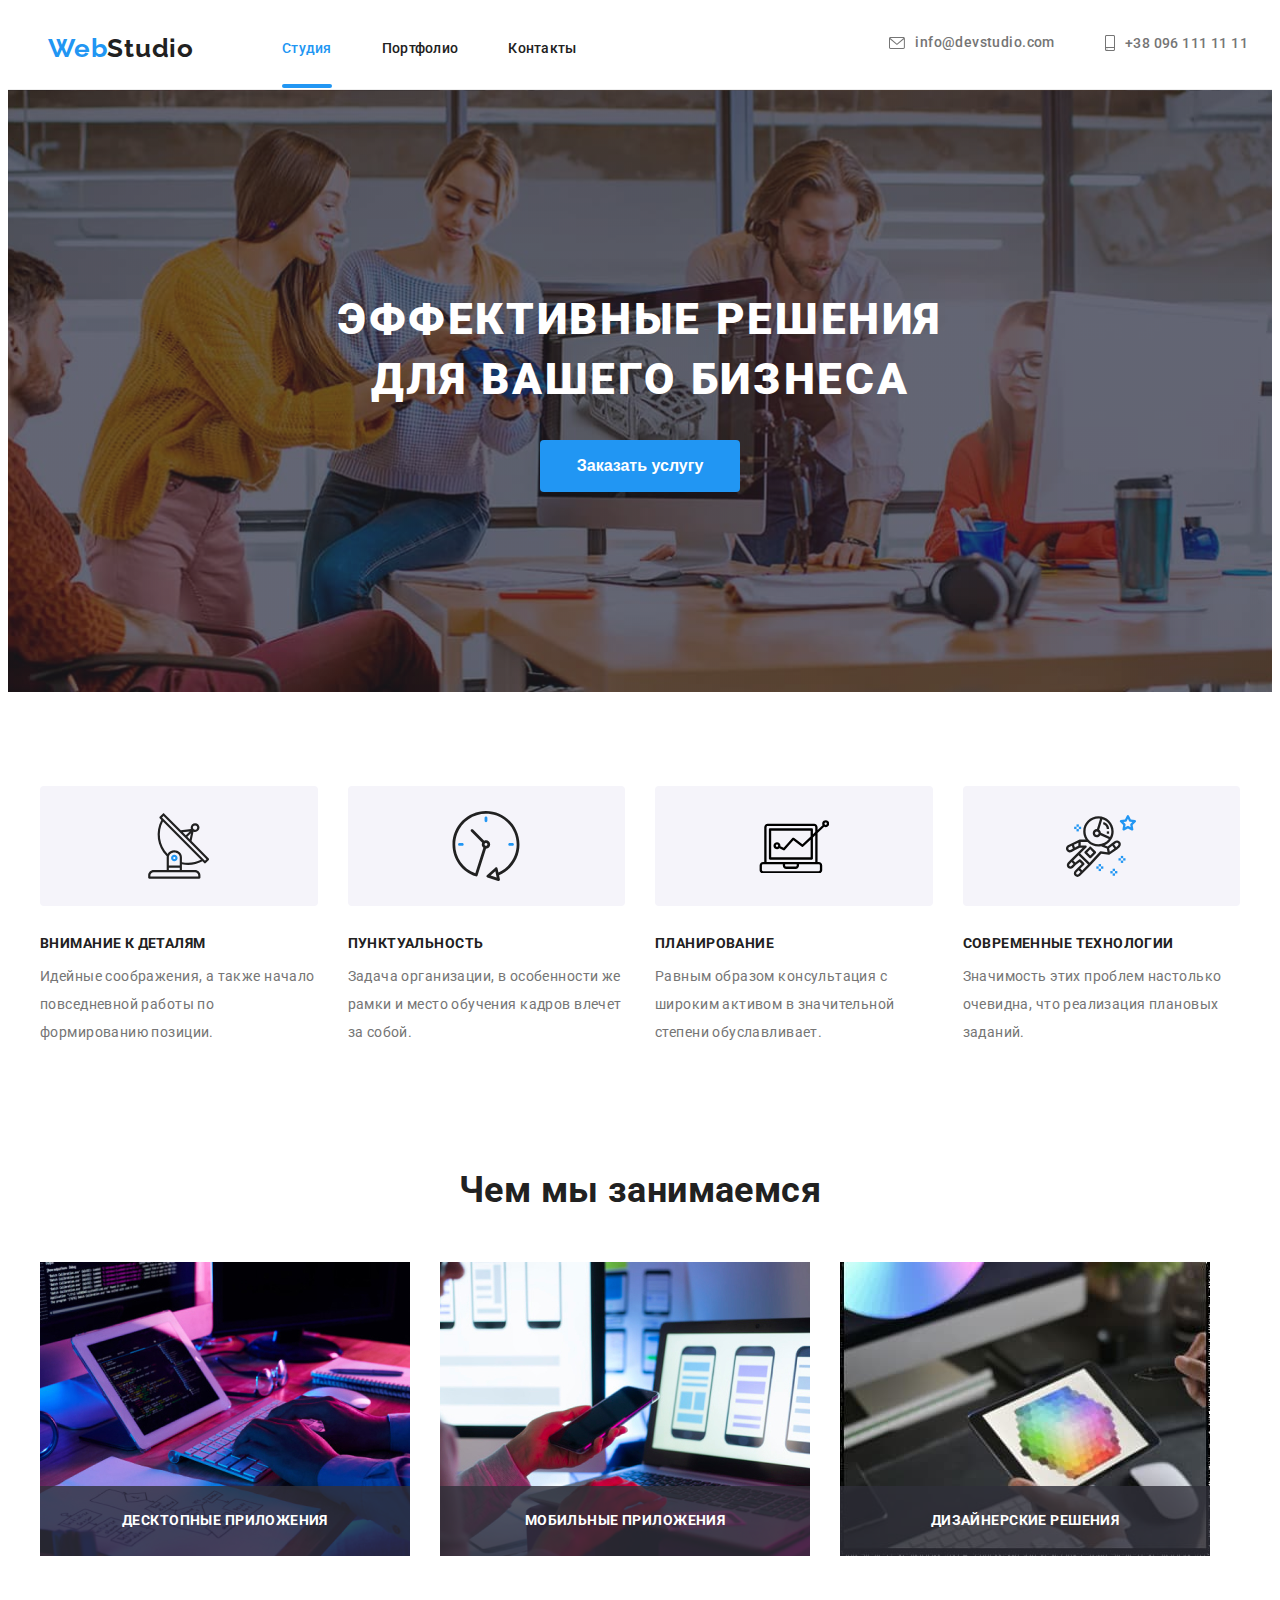
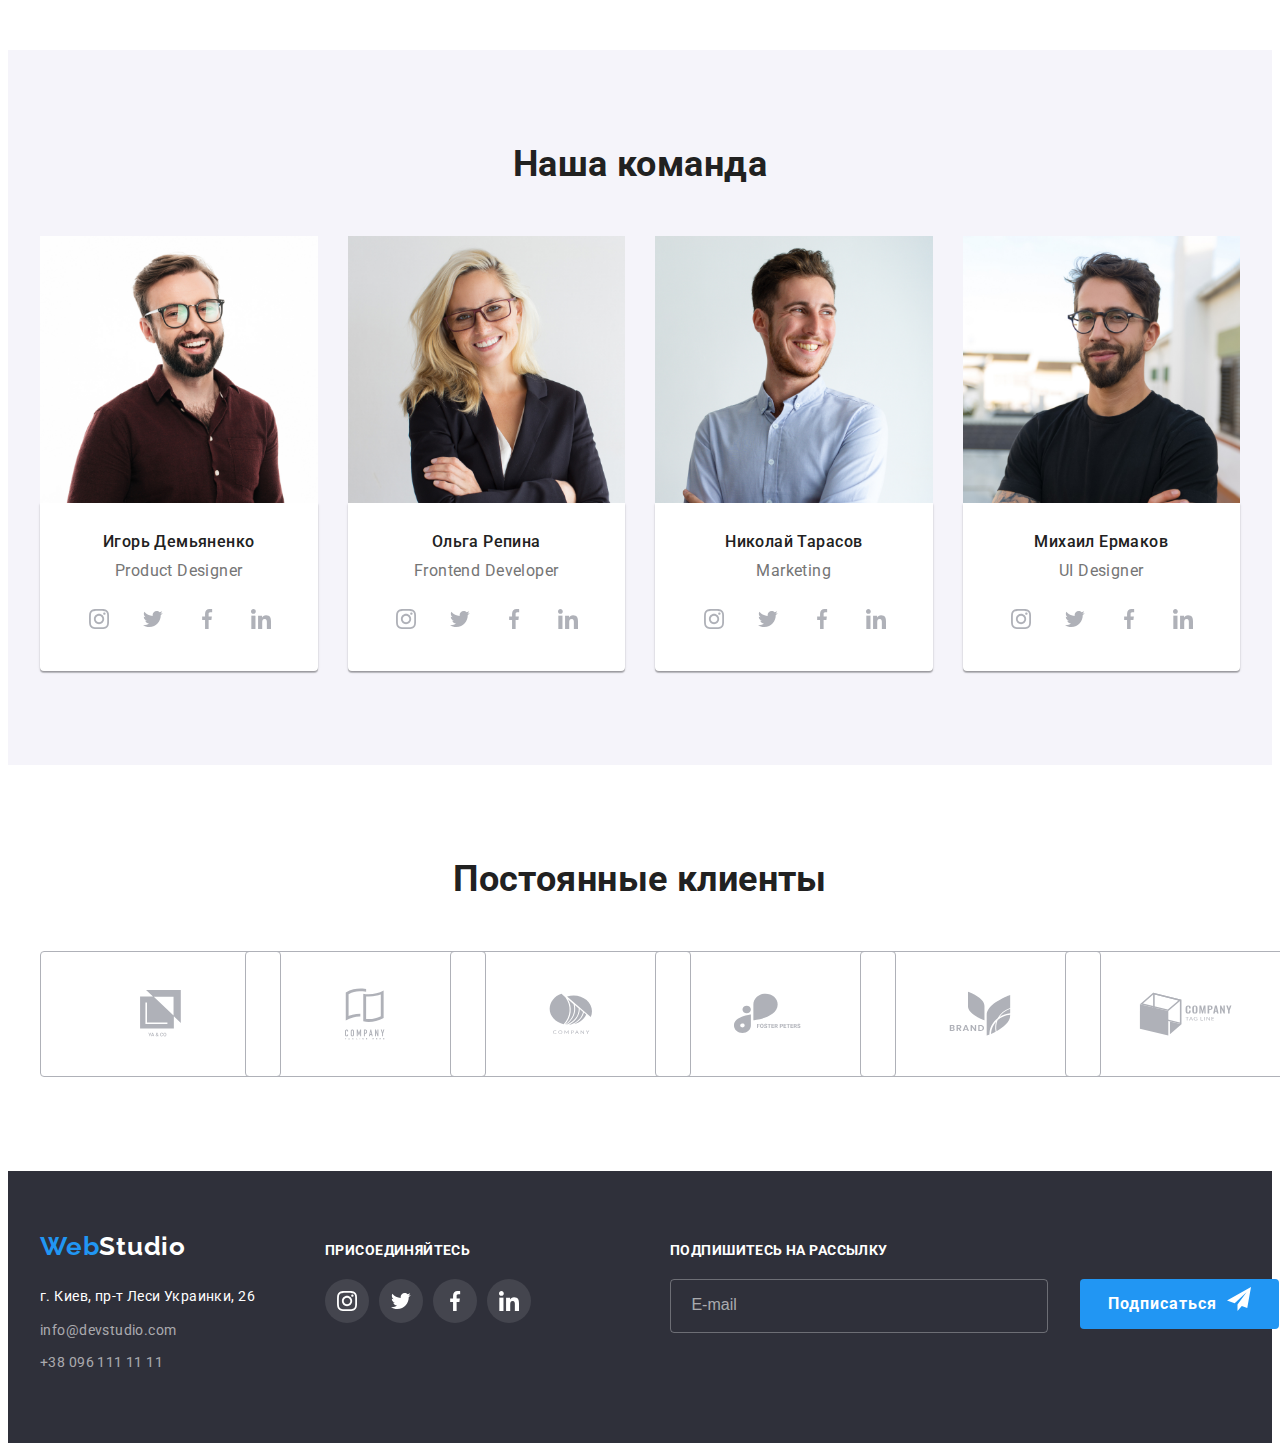
==== commit ce801a57: "changes" ====
--- a/index.html
+++ b/index.html
@@ -516,11 +516,9 @@
       <div class="sign-footer">
         <p class="invitation">подпишитесь на рассылку</p>        
         <form class="sign-footer-form">
-          <div class="invitation-form">
           <label class="mail-label">
             <input type="email" name="email" class="email-input" required placeholder=" E-mail" />
           </label>
-          </div>
           <button type="submit" class="submit-email-button button">
             <span class="footer-button-description">Подписаться</span>
             <span><svg class="email-footer-icon" width="24" height="24">
--- a/css/main.min.css
+++ b/css/main.min.css
@@ -1,3 +1,3 @@
 :root{--primary-white-color: #ffffff;--primary-text-color: #212121;--paragraph-text-color: #757575;--accent-color: #2196f3;--hero-button-color: #188ce8;--font-color: #2f303a;--card-shadow: 0px 2px 1px -1px rgba(0, 0, 0, 0.2),
-    0px 1px 1px 0px rgba(0, 0, 0, 0.14), 0px 1px 3px 0px rgba(0, 0, 0, 0.12);--card-set-gap: 30px;--transition-function: cubic-bezier(0.4, 0, 0.2, 1);--timing: 250ms}.visually-hidden{position:absolute !important;clip:rect(1px 1px 1px 1px);clip:rect(1px, 1px, 1px, 1px);padding:0 !important;border:0 !important;height:1px !important;width:1px !important;overflow:hidden}h1,h2,h3,p{margin:0}ul{list-style:none;margin:0;padding:0}img{display:block;width:100%}.list{list-style:none}.link{text-decoration:none}.item{list-style:none}.button{cursor:pointer;font-size:16px;border-radius:4px;transition:background-color var(--timing) var(--transition-function),color var(--timing) var(--transition-function);border-color:transparent}body{background-color:var(--primary-white-color);color:var(--primary-text-color);font-family:Roboto, sans-serif;font-size:14px;letter-spacing:0.03em}.section{padding-top:60px;padding-bottom:60px}@media screen and (min-width: 1200px){.section{padding-top:94px;padding-bottom:94px}}.container{width:100%;margin:0 auto;padding-left:15px;padding-right:15px}@media screen and (min-width: 480px){.container{max-width:480px}}@media screen and (min-width: 768px){.container{max-width:768px}}@media screen and (min-width: 1200px){.container{max-width:1200px}}.title{font-weight:700;font-size:28px;line-height:1.17;margin-bottom:30px;text-align:center}@media screen and (min-width: 1200px){.title{font-weight:700;font-size:36px;line-height:1.16;margin-bottom:50px}}.backdrop{position:fixed;top:0;left:0;width:100vw;height:100vh;visibility:visible;pointer-events:auto;opacity:1;background-color:rgba(0,0,0,0.2);transition:visibility var(--timing) var(--transition-function)}.is-hidden{opacity:0;visibility:hidden;pointer-events:none}.modal{position:absolute;padding:40px;left:50%;top:50%;width:450px;height:609px;transform:translate(-50%, -50%);background-color:var(--primary-white-color)}.close-icon{width:11px;height:11px}.close-button{position:absolute;padding:0;top:7px;right:8px;width:30px;height:30px;cursor:pointer;border-radius:50%;border:1px solid rgba(0,0,0,0.1);background-color:transparent;transition:fill var(--timing) var(--transition-function)}.close-button:focus,.close-button:hover{fill:var(--accent-color)}.modal-title{margin-bottom:12px;text-align:center;font-weight:700;font-size:20px;line-height:1.15;color:var(--primary-text-color)}.modal-form{display:flex;flex-direction:column}.modal-field{margin-bottom:10px;font-size:12px;line-height:1.17;letter-spacing:0.01em;color:var(--paragraph-text-color)}.modal-input{width:100%;height:40px;margin-top:4px;padding-left:42px;cursor:pointer;border-radius:4px;border:1px solid rgba(33,33,33,0.2);transition:border-color var(--timing) var(--transition-function)}.modal-input:focus{outline:none;border-color:var(--accent-color)}.modal-input:focus+.user-icon{fill:var(--accent-color)}.modal-wrapper{position:relative}.user-icon{position:absolute;top:50%;left:12px;transform:translateY(-50%);transition:fill var(--timing) var(--transition-function)}.modal-coomentary{margin-bottom:20px;font-size:12px;line-height:1.17;letter-spacing:0.01em;color:var(--paragraph-text-color)}.modal-message{margin-top:10px;width:100%;height:120px;padding:16px;border-radius:4px;resize:none;border:1px solid rgba(33,33,33,0.2);transition:border-color var(--timing) var(--transition-function)}.modal-message:focus{outline:none;border-color:var(--accent-color)}.modal-message::placeholder{font-size:12px;line-height:1.17;letter-spacing:0.01em;color:rgba(117,117,117,0.5)}.modal-form-checkbox{position:absolute;width:1px;height:1px;margin:-1px;border:0;padding:0;clip:rect(0 0 0 0);overflow:hidden}.modal-form-checkbox:checked+.checkbox-icon{background-size:contain;background-origin:border-box;background-color:var(--accent-color);border-color:var(--accent-color);background-image:url(../images/icon-check.svg);transition:background-color var(--transition-function) var(--timing)}.checkbox-icon{display:inline-block;width:16px;height:15px;border:2px solid #212121;border-radius:2px;margin-right:7px;margin-left:13px;cursor:pointer;transition:border var(--transition-function) var(--timing)}.modal-form-checkbox-label{display:flex;align-items:center;margin-bottom:30px;font-weight:normal;font-size:12px;line-height:1.16;letter-spacing:0.03em;color:var(--paragraph-text-color)}@media screen and (min-width: 1200px){.modal-form-checkbox-label{font-size:14px;line-height:2}}.modal-form-label-link{color:var(--accent-color)}.modal-accept-button{font-weight:700;font-size:16px;line-height:1.87;width:200px;height:50px;margin:0 auto;padding:10px 55px;font-family:inherit;letter-spacing:0.06em;border:none;border-radius:4px;color:var(--primary-white-color);background-color:var(--accent-color);transition:background-color var(--timing) var(--transition-function)}.modal-accept-button:focus,.modal-accept-button:hover{background-color:var(--hero-button-color)}.sign-footer{margin-left:93px}.invitation{display:block;margin-bottom:20px}.sign-footer-form{display:flex}.mail-label{margin-right:12px}.email-input{padding-left:16px;border-radius:4px;width:358px;height:50px;outline:none;background-color:transparent;color:var(--primary-white-color);border:1px solid rgba(255,255,255,0.3)}.email-input:focus{border-color:var(--accent-color)}.email-input::placeholder{font-size:16px;line-height:1.25;color:rgba(255,255,255,0.6)}.submit-email-button{display:flex;width:200px;height:50px;padding:10px 28px;margin-top:20px;margin:0 auto;font-family:inherit;font-weight:700;line-height:1.87;letter-spacing:0.06em;border:none;color:var(--primary-white-color);background-color:var(--accent-color)}.submit-email-button:hover,.submit-email-button:focus{background-color:var(--hero-button-color)}.footer-button-description{margin-right:10px}.logo{font-weight:700;font-size:26px;line-height:1.19;font-style:400;font-family:Raleway;letter-spacing:0.03em;text-decoration:none}.social-link{display:flex;align-items:center;justify-content:center;width:44px;height:44px;border-radius:50%;transition:background-color var(--timing) var(--transition-function),color var(--timing) var(--transition-function)}.social-linksocial-item:not(:last-child){margin-right:10px}.social-item:not(:last-child){margin-right:10px}.header{border-bottom:1px solid #eeeeee;padding:15px}@media screen and (min-width: 1200px){.header{padding:25px}}@media screen and (min-width: 768px){.header-container{display:flex;align-items:center}}.navigation{display:flex;align-items:center}.menu{display:none;align-items:center}@media screen and (min-width: 768px){.menu{display:flex;margin-left:88px}}.menu .menu_item:not(:last-child){margin-right:50px}.contact-list{display:none}@media screen and (min-width: 768px) and (max-width: 1199px){.contact-list{display:flex;flex-direction:column;justify-content:center;margin-left:auto}}@media screen and (min-width: 1200px){.contact-list{display:flex;margin-left:auto}}.contact-list .contact_item:not(:last-child){margin-bottom:10px}@media screen and (min-width: 1200px){.contact-list .contact_item:not(:last-child){margin-right:50px}}.logo_inclusion{color:var(--accent-color)}.header_logo{color:var(--primary-text-color);transition:color var(--timing) var(--transition-function)}.header_logo:hover,.header_logo:focus{color:var(--accent-color)}.menu_link{padding-bottom:32px;padding-top:32px;cursor:pointer;font-weight:500;font-size:14px;line-height:1.14;letter-spacing:0.02em;text-decoration:none;color:var(--primary-text-color);transition:color var(--timing) var(--transition-function)}.menu_link:hover,.menu_link:focus{color:var(--accent-color)}.contact_icon{margin-right:10px;fill:currentColor}.header_contact-link{display:flex;align-items:center;font-weight:500;font-size:14px;line-height:1.14;text-decoration:none;color:var(--paragraph-text-color);transition:color var(--timing) var(--transition-function),fill var(--timing) var(--transition-function)}.header_contact-link:hover,.header_contact-link:focus{fill:var(--accent-color);color:var(--accent-color)}.header_contact-link:not(:last-child){padding-bottom:30px}.menu_link.current{position:relative;color:var(--accent-color)}.menu_link.current::after{content:'';position:absolute;display:block;left:0;bottom:0;width:100%;height:4px;border-radius:2px;background-color:var(--accent-color)}.menu-open{background-color:unset;border:none;position:absolute;right:0;top:20px}@media screen and (min-width: 768px){.menu-open{display:none}}.menu-close{position:absolute;right:0;top:-30px;background-color:unset;border:none}.mobile-menu{position:fixed;visibility:hidden;z-index:100;pointer-events:none;opacity:0;background-color:var(--primary-white-color);width:100vw;height:100vh;top:0;left:0;padding-bottom:48px;padding-top:48px}.mobile-menu .container{position:relative;height:100%;display:flex;flex-direction:column;justify-content:space-between}.mobile-menu.is-hidden{opacity:1;visibility:visible;pointer-events:auto}.mobile-menu-list_item:not(:last-child){margin-bottom:36px}.mobile-menu-list_item .mobile-menu-list_link{font-family:Roboto;font-weight:500;font-size:40px;line-height:1.17;letter-spacing:0.02em;text-decoration:none;color:var(--primary-text-color)}.mobile-menu-contacts{margin-bottom:64px}.mobile-menu-contacts .mobile-menu-contacts_item:not(:last-child){margin-bottom:32px}.mobile-menu-contacts .mobile-menu-contacts_item .phone_link{font-family:Roboto;font-weight:500;font-size:34px;line-height:1.21;letter-spacing:0.02em;color:#2196f3}.mobile-menu-contacts .mobile-menu-contacts_item .mail_link{font-family:Roboto;font-weight:500;font-size:24px;line-height:1.16;letter-spacing:0.02em;color:var(--paragraph-text-color)}.mobile-menu-social{display:flex}.mobile-menu-social .mobile-menu-social_link{font-family:Roboto;font-weight:500;font-size:18px;line-height:1.22;letter-spacing:0.02em;color:var(--accent-color)}.mobile-menu-social .mobile-menu-social_item:not(:last-child){margin-right:10px}.hero-section{text-align:center;background-size:cover;background-position:center;padding-top:118px;padding-bottom:118px;background-image:linear-gradient(rgba(47,48,58,0.4), rgba(47,48,58,0.4)),url("../images/background/bcg-mobile@1x.jpg");color:var(--primary-white-color);background-color:var(--font-color)}@media screen and (min-width: 320px){.hero-section{background-image:linear-gradient(rgba(47,48,58,0.4), rgba(47,48,58,0.4)),url("../images/background/bcg-mobile@1x.jpg")}}@media screen and (min-device-pixel-ratio: 2) and (min-width: 320px), (min-resolution: 192dpi) and (min-width: 320px), (min-resolution: 2dppx) and (min-width: 320px){.hero-section{background-image:linear-gradient(rgba(47,48,58,0.4), rgba(47,48,58,0.4)),url("../images/background/bcg-mobile@2x.jpg")}}@media screen and (min-width: 768px){.hero-section{background-image:linear-gradient(rgba(47,48,58,0.4), rgba(47,48,58,0.4)),url("../images/background/bcg-tablet@1x.jpg")}}@media screen and (min-device-pixel-ratio: 2) and (min-width: 768px), (min-resolution: 192dpi) and (min-width: 768px), (min-resolution: 2dppx) and (min-width: 768px){.hero-section{background-image:linear-gradient(rgba(47,48,58,0.4), rgba(47,48,58,0.4)),url("../images/background/bcg-tablet@2x.jpg")}}@media screen and (min-width: 1200px){.hero-section{padding-top:200px;padding-bottom:200px;background-image:linear-gradient(rgba(47,48,58,0.4), rgba(47,48,58,0.4)),url("../images/background/bcg-desktop@1x.jpg")}}@media screen and (min-device-pixel-ratio: 2) and (min-width: 1200px), (min-resolution: 192dpi) and (min-width: 1200px), (min-resolution: 2dppx) and (min-width: 1200px){.hero-section{background-image:linear-gradient(rgba(47,48,58,0.4), rgba(47,48,58,0.4)),url("../images/background/bcg-desktop@2x.jpg")}}.hero-theme{margin-bottom:30px;font-weight:900;font-size:26px;line-height:1.36;letter-spacing:0.06em;text-transform:uppercase}@media screen and (min-width: 1200px){.hero-theme{font-weight:900;font-size:44px;line-height:1.36}}.hero-button{padding:10px 32px;font-weight:700;font-size:16px;line-height:1.8;width:200px;color:inherit;background-color:var(--accent-color)}.hero-button:hover,.hero-button:focus{background-color:var(--hero-button-color)}@media screen and (min-width: 1200px){.advantages-section{padding:94px 0}}.advantages_list{align-items:center;margin-bottom:-30px}@media screen and (min-width: 768px){.advantages_list{display:flex;flex-wrap:wrap;margin-left:-30px}}.advantages_list-item{width:100%;margin-bottom:30px}@media screen and (min-width: 768px){.advantages_list-item{flex-basis:calc((100% - 60px) / 2);margin-left:30px}}@media screen and (min-width: 1200px){.advantages_list-item{flex-basis:calc((100% - 120px) / 4);margin-left:30px}}.advantages_title{font-weight:700;font-size:14px;line-height:1.14;margin-bottom:10px;font-style:400;text-transform:uppercase;text-align:center}@media screen and (min-width: 768px){.advantages_title{text-align:left}}.advantages_details{line-height:2;color:var(--paragraph-text-color);text-transform:none;margin-bottom:30px}.advantages_icon-wraper{display:flex;justify-content:center;align-items:center;margin-bottom:30px;border-radius:4px;height:120px;background-color:#f5f4fa}.activity_section{display:none;padding-top:0}@media screen and (min-width: 1200px){.activity_section{display:block}}.activity_list{display:flex;align-items:center;margin-left:-30px;margin-right:-30px}.activity_item{flex-basis:calc(100% - 90px)/3;margin-left:30px;margin-left:30px}.activity-image-wraper{position:relative;display:flex}.activity_title{font-weight:700;font-size:14px;line-height:1.14;display:flex;position:absolute;align-items:center;justify-content:center;text-transform:uppercase;bottom:0;width:100%;height:70px;letter-spacing:0.03em;color:var(--primary-white-color);background:rgba(47,48,58,0.8)}.command-section{background-color:#f5f4fa}.command-list{margin-left:-30px;margin-bottom:-30px}@media screen and (min-width: 768px){.command-list{display:flex;flex-wrap:wrap}}.command-list_item{width:100%;margin-bottom:30px}@media screen and (min-width: 768px){.command-list_item{flex-basis:calc((100% - 60px) / 2);margin-left:30px}}@media screen and (min-width: 1200px){.command-list_item{flex-basis:calc((100% - 120px) / 4);margin-left:30px}}.command-card{padding-top:30px;padding-bottom:30px;border-radius:0px 0px 4px 4px;box-shadow:0px 1px 3px rgba(0,0,0,0.12),0px 1px 1px rgba(0,0,0,0.14),0px 2px 1px rgba(0,0,0,0.2);background-color:var(--primary-white-color)}.name{font-weight:500;font-size:16px;line-height:1.18;text-align:center;margin-bottom:10px}.profession{text-align:center;margin-bottom:16px;font-weight:400;font-size:16px;line-height:1.18;color:var(--paragraph-text-color)}.social-list{display:flex;max-width:204px;justify-content:space-between;margin-left:auto;margin-right:auto}.social-list-icon{width:20px;height:20px;fill:currentColor}.social-command-link{color:#afb1b8}.social-command-link.social-link:hover,.social-command-link .social-link:focus{color:var(--primary-white-color);background-color:var(--accent-color)}.clients-list{display:flex;align-items:center;flex-wrap:wrap;margin-top:-30px;margin-left:-30px}.clients-item{flex-basis:calc((100% - 60px) / 2);margin-top:30px;margin-left:30px}@media screen and (min-width: 768px){.clients-item{flex-basis:calc((100% - 90px) / 3);margin-left:30px}}@media screen and (min-width: 1200px){.clients-item{flex-basis:calc((100% - 180px) / 6);margin-left:30px}}.clients-link{display:flex;align-items:center;justify-content:center;padding:16px 32px;border-radius:4px;width:100%;height:92px;border:1px solid #afb1b8;color:#afb1b8;transition:color var(--timing) var(--transition-function),border-color var(--timing) var(--transition-function)}.clients-link:hover,.clients-link:focus{color:var(--accent-color);border-color:var(--accent-color)}.clients-list-icon{fill:currentColor}.footer{padding-bottom:60px;padding-top:60px;background-color:var(--font-color)}.footer-container{display:block}@media screen and (max-width: 1199px){.footer-container{text-align:center}}@media screen and (min-width: 768px) and (max-width: 1199px){.footer-container{display:flex;flex-wrap:wrap;justify-content:space-around}}@media screen and (min-width: 768px) and (max-width: 1199px){.footer-container{flex-wrap:wrap;justify-content:space-around}}@media screen and (min-width: 1200px){.footer-container{display:flex;align-items:baseline}}.logo-footer{color:var(--primary-white-color);display:block;margin-bottom:20px}@media screen and (min-width: 1200px){.logo-footer{margin-right:auto}}.adress{margin-bottom:9px;line-height:2;text-decoration:none;color:var(--primary-white-color);transition:color var(--timing) var(--transition-function)}.adress:focus,.adress:hover{color:var(--accent-color)}.adress-footer{display:flex;flex-direction:column;align-items:center}@media screen and (max-width: 1199px){.adress-footer{margin-bottom:60px}}.adress-item:not(:last-child){margin-bottom:9px}.adress-list{margin-right:auto}.contact-footer{margin-top:10px;font-family:Roboto;line-height:1.71;text-decoration:none;color:rgba(255,255,255,0.6);transition:color var(--timing) var(--transition-function)}.contact-footer:hover,.contact-footer:focus{color:var(--accent-color)}.invitation{font-weight:700;font-size:20px;line-height:1.14;font-size:14px;text-transform:uppercase;color:var(--primary-white-color)}@media screen and (max-width: 1199px){.invitation{text-align:center;margin:0 auto;margin-bottom:20px}}.social-footer-link{margin-bottom:60px;background-color:rgba(255,255,255,0.1)}.social-footer-link:hover,.social-footer-link:focus{background-color:var(--accent-color)}.social-footer{display:flex;margin-top:60px}@media screen and (min-width: 768px){.social-footer{display:block;text-align:justify;margin-top:0}}@media screen and (max-width: 767px){.social-footer{display:flex;flex-direction:column}}@media screen and (min-width: 1200px){.social-footer{margin-left:70px}}.social-footer-icon{width:20px;height:20px;fill:var(--primary-white-color)}.social-footer-list{display:flex;justify-content:center}@media screen and (min-width: 1199px){.social-footer-list{margin-top:0}}.sign-footer{display:flex;flex-direction:column}@media screen and (min-width: 1200px){.sign-footer{width:570px;margin-left:auto}}.sign-footer-form{display:flex}@media screen and (max-width: 1199px){.sign-footer-form{flex-direction:column;align-items:center}}.projects-list{display:flex;flex-wrap:wrap;margin-bottom:30px}.projects-list .projects-item:not(:last-child){margin-right:8px}.projects-list .projects-item:nth-child(-n+3){margin-bottom:15px}@media screen and (min-width: 768px){.projects-list{text-align:center;justify-content:center}}@media screen and (min-width: 1200px){.projects-list{margin-bottom:50px}}.our-projects-list{display:flex;flex-wrap:wrap}@media screen and (min-width: 768px) and (max-width: 1199px){.our-projects-list{margin:-15px;margin-top:30px}}@media screen and (min-width: 1200px){.our-projects-list{margin-top:50px}}@media screen and (min-width: 768px) and (max-width: 1199px){.our-projects-item{flex-basis:calc((100% - 60px) / 2);margin:15px}}.our-projects-item:hover,.our-projects-item:focus{box-shadow:0px 1px 1px rgba(0,0,0,0.12),0px 4px 4px rgba(0,0,0,0.06),1px 4px 6px rgba(0,0,0,0.16)}@media screen and (min-width: 320px) and (max-width: 1199px){.our-projects-item:not(:last-child){margin-bottom:30px}}@media screen and (min-width: 1200px){.our-projects-item{flex-basis:calc((100% - 60px) / 3);margin-right:30px}}@media screen and (min-width: 1200px){.our-projects-item:nth-child(3n){margin-right:0}}@media screen and (min-width: 1200px) and (min-width: 1200px){.our-projects-item:nth-last-child(-n+3){margin-bottom:0px}}.project-button{font-weight:500;font-size:16px;line-height:1.6;padding:6px 22px;font-family:inherit;font-style:inherit;letter-spacing:inherit}.project-button:hover,.project-button:focus{background-color:var(--accent-color);color:var(--primary-white-color)}.project-name{font-weight:700;font-size:18px;line-height:2;letter-spacing:0.06em;color:var(--primary-text-color)}.project-type{font-weight:400;font-size:16px;line-height:1.8;color:var(--paragraph-text-color)}.card-content{padding:20px 24px;border-top:none;border:1px solid #eeeeee}.our-projects-thumb{position:relative;overflow:hidden}.thumb-text{position:absolute;padding:63px 24px;transform:translateY(100%);overflow:auto;top:0;left:0;font-weight:400;font-size:18px;line-height:1.5;width:100%;height:100%;color:var(--primary-white-color);letter-spacing:0.03em;background-color:rgba(33,150,243,0.9);transition:transform var(--timing) var(--transition-function)}.projects-link:hover .thumb-text,.projects-link:focus .thumb-text{transform:translateY(0)}
+    0px 1px 1px 0px rgba(0, 0, 0, 0.14), 0px 1px 3px 0px rgba(0, 0, 0, 0.12);--card-set-gap: 30px;--transition-function: cubic-bezier(0.4, 0, 0.2, 1);--timing: 250ms}.visually-hidden{position:absolute !important;clip:rect(1px 1px 1px 1px);clip:rect(1px, 1px, 1px, 1px);padding:0 !important;border:0 !important;height:1px !important;width:1px !important;overflow:hidden}h1,h2,h3,p{margin:0}ul{list-style:none;margin:0;padding:0}img{display:block;width:100%}.list{list-style:none}.link{text-decoration:none}.item{list-style:none}.button{cursor:pointer;font-size:16px;border-radius:4px;transition:background-color var(--timing) var(--transition-function),color var(--timing) var(--transition-function);border-color:transparent}body{background-color:var(--primary-white-color);color:var(--primary-text-color);font-family:Roboto, sans-serif;font-size:14px;letter-spacing:0.03em}.section{padding-top:60px;padding-bottom:60px}@media screen and (min-width: 1200px){.section{padding-top:94px;padding-bottom:94px}}.container{width:100%;margin:0 auto;padding-left:15px;padding-right:15px}@media screen and (min-width: 480px){.container{max-width:480px}}@media screen and (min-width: 768px){.container{max-width:768px}}@media screen and (min-width: 1200px){.container{max-width:1200px}}.title{font-weight:700;font-size:28px;line-height:1.17;margin-bottom:30px;text-align:center}@media screen and (min-width: 1200px){.title{font-weight:700;font-size:36px;line-height:1.16;margin-bottom:50px}}.backdrop{position:fixed;top:0;left:0;width:100vw;height:100vh;visibility:visible;pointer-events:auto;opacity:1;background-color:rgba(0,0,0,0.2);transition:visibility var(--timing) var(--transition-function)}.is-hidden{opacity:0;visibility:hidden;pointer-events:none}.modal{position:absolute;padding:40px;left:50%;top:50%;width:450px;height:609px;transform:translate(-50%, -50%);background-color:var(--primary-white-color)}.close-icon{width:11px;height:11px}.close-button{position:absolute;padding:0;top:7px;right:8px;width:30px;height:30px;cursor:pointer;border-radius:50%;border:1px solid rgba(0,0,0,0.1);background-color:transparent;transition:fill var(--timing) var(--transition-function)}.close-button:focus,.close-button:hover{fill:var(--accent-color)}.modal-title{margin-bottom:12px;text-align:center;font-weight:700;font-size:20px;line-height:1.15;color:var(--primary-text-color)}.modal-form{display:flex;flex-direction:column}.modal-field{margin-bottom:10px;font-size:12px;line-height:1.17;letter-spacing:0.01em;color:var(--paragraph-text-color)}.modal-input{width:100%;height:40px;margin-top:4px;padding-left:42px;cursor:pointer;border-radius:4px;border:1px solid rgba(33,33,33,0.2);transition:border-color var(--timing) var(--transition-function)}.modal-input:focus{outline:none;border-color:var(--accent-color)}.modal-input:focus+.user-icon{fill:var(--accent-color)}.modal-wrapper{position:relative}.user-icon{position:absolute;top:50%;left:12px;transform:translateY(-50%);transition:fill var(--timing) var(--transition-function)}.modal-coomentary{margin-bottom:20px;font-size:12px;line-height:1.17;letter-spacing:0.01em;color:var(--paragraph-text-color)}.modal-message{margin-top:10px;width:100%;height:120px;padding:16px;border-radius:4px;resize:none;border:1px solid rgba(33,33,33,0.2);transition:border-color var(--timing) var(--transition-function)}.modal-message:focus{outline:none;border-color:var(--accent-color)}.modal-message::placeholder{font-size:12px;line-height:1.17;letter-spacing:0.01em;color:rgba(117,117,117,0.5)}.modal-form-checkbox{position:absolute;width:1px;height:1px;margin:-1px;border:0;padding:0;clip:rect(0 0 0 0);overflow:hidden}.modal-form-checkbox:checked+.checkbox-icon{background-size:contain;background-origin:border-box;background-color:var(--accent-color);border-color:var(--accent-color);background-image:url(../images/icon-check.svg);transition:background-color var(--transition-function) var(--timing)}.checkbox-icon{display:inline-block;width:16px;height:15px;border:2px solid #212121;border-radius:2px;margin-right:7px;margin-left:13px;cursor:pointer;transition:border var(--transition-function) var(--timing)}.modal-form-checkbox-label{display:flex;align-items:center;margin-bottom:30px;font-weight:normal;font-size:12px;line-height:1.16;letter-spacing:0.03em;color:var(--paragraph-text-color)}@media screen and (min-width: 1200px){.modal-form-checkbox-label{font-size:14px;line-height:2}}.modal-form-label-link{color:var(--accent-color)}.modal-accept-button{font-weight:700;font-size:16px;line-height:1.87;width:200px;height:50px;margin:0 auto;padding:10px 55px;font-family:inherit;letter-spacing:0.06em;border:none;border-radius:4px;color:var(--primary-white-color);background-color:var(--accent-color);transition:background-color var(--timing) var(--transition-function)}.modal-accept-button:focus,.modal-accept-button:hover{background-color:var(--hero-button-color)}.invitation{display:block;margin-bottom:20px}.sign-footer-form{display:flex}.mail-label{margin-right:12px}.email-input{padding-left:16px;border-radius:4px;width:358px;height:50px;outline:none;background-color:transparent;color:var(--primary-white-color);border:1px solid rgba(255,255,255,0.3)}.email-input:focus{border-color:var(--accent-color)}.email-input::placeholder{font-size:16px;line-height:1.25;color:rgba(255,255,255,0.6)}.submit-email-button{align-items:center;display:flex;width:200px;height:50px;padding:10px 28px;margin-top:20px;font-family:inherit;font-weight:700;line-height:1.87;letter-spacing:0.06em;border:none;color:var(--primary-white-color);background-color:var(--accent-color)}.submit-email-button:hover,.submit-email-button:focus{background-color:var(--hero-button-color)}@media screen and (min-width: 1200px){.submit-email-button{margin:0 20px}}.footer-button-description{margin-right:10px}.logo{font-weight:700;font-size:26px;line-height:1.19;font-style:400;font-family:Raleway;letter-spacing:0.03em;text-decoration:none}.social-link{display:flex;align-items:center;justify-content:center;width:44px;height:44px;border-radius:50%;transition:background-color var(--timing) var(--transition-function),color var(--timing) var(--transition-function)}.social-linksocial-item:not(:last-child){margin-right:10px}.social-item:not(:last-child){margin-right:10px}.header{border-bottom:1px solid #eeeeee;padding:15px}@media screen and (min-width: 1200px){.header{padding:25px}}@media screen and (min-width: 768px){.header-container{display:flex;align-items:center}}.navigation{display:flex;align-items:center}.menu{display:none;align-items:center}@media screen and (min-width: 768px){.menu{display:flex;margin-left:88px}}.menu .menu_item:not(:last-child){margin-right:50px}.contact-list{display:none}@media screen and (min-width: 768px) and (max-width: 1199px){.contact-list{display:flex;flex-direction:column;justify-content:center;margin-left:auto}}@media screen and (min-width: 1200px){.contact-list{display:flex;margin-left:auto}}.contact-list .contact_item:not(:last-child){margin-bottom:10px}@media screen and (min-width: 1200px){.contact-list .contact_item:not(:last-child){margin-right:50px}}.logo_inclusion{color:var(--accent-color)}.header_logo{color:var(--primary-text-color);transition:color var(--timing) var(--transition-function)}.header_logo:hover,.header_logo:focus{color:var(--accent-color)}.menu_link{padding-bottom:32px;padding-top:32px;cursor:pointer;font-weight:500;font-size:14px;line-height:1.14;letter-spacing:0.02em;text-decoration:none;color:var(--primary-text-color);transition:color var(--timing) var(--transition-function)}.menu_link:hover,.menu_link:focus{color:var(--accent-color)}.contact_icon{margin-right:10px;fill:currentColor}.header_contact-link{display:flex;align-items:center;font-weight:500;font-size:14px;line-height:1.14;text-decoration:none;color:var(--paragraph-text-color);transition:color var(--timing) var(--transition-function),fill var(--timing) var(--transition-function)}.header_contact-link:hover,.header_contact-link:focus{fill:var(--accent-color);color:var(--accent-color)}.header_contact-link:not(:last-child){padding-bottom:30px}.menu_link.current{position:relative;color:var(--accent-color)}.menu_link.current::after{content:'';position:absolute;display:block;left:0;bottom:0;width:100%;height:4px;border-radius:2px;background-color:var(--accent-color)}.menu-open{background-color:unset;border:none;position:absolute;right:0;top:20px}@media screen and (min-width: 768px){.menu-open{display:none}}.menu-close{position:absolute;right:0;top:-30px;background-color:unset;border:none}.mobile-menu{position:fixed;visibility:hidden;z-index:100;pointer-events:none;opacity:0;background-color:var(--primary-white-color);width:100vw;height:100vh;top:0;left:0;padding-bottom:48px;padding-top:48px}.mobile-menu .container{position:relative;height:100%;display:flex;flex-direction:column;justify-content:space-between}.mobile-menu.is-hidden{opacity:1;visibility:visible;pointer-events:auto}.mobile-menu-list_item:not(:last-child){margin-bottom:36px}.mobile-menu-list_item .mobile-menu-list_link{font-family:Roboto;font-weight:500;font-size:40px;line-height:1.17;letter-spacing:0.02em;text-decoration:none;color:var(--primary-text-color)}.mobile-menu-contacts{margin-bottom:64px}.mobile-menu-contacts .mobile-menu-contacts_item:not(:last-child){margin-bottom:32px}.mobile-menu-contacts .mobile-menu-contacts_item .phone_link{font-family:Roboto;font-weight:500;font-size:34px;line-height:1.21;letter-spacing:0.02em;color:#2196f3}.mobile-menu-contacts .mobile-menu-contacts_item .mail_link{font-family:Roboto;font-weight:500;font-size:24px;line-height:1.16;letter-spacing:0.02em;color:var(--paragraph-text-color)}.mobile-menu-social{display:flex}.mobile-menu-social .mobile-menu-social_link{font-family:Roboto;font-weight:500;font-size:18px;line-height:1.22;letter-spacing:0.02em;color:var(--accent-color)}.mobile-menu-social .mobile-menu-social_item:not(:last-child){margin-right:10px}.hero-section{text-align:center;background-size:cover;background-position:center;padding-top:118px;padding-bottom:118px;background-image:linear-gradient(rgba(47,48,58,0.4), rgba(47,48,58,0.4)),url("../images/background/bcg-mobile@1x.jpg");color:var(--primary-white-color);background-color:var(--font-color)}@media screen and (min-width: 320px){.hero-section{background-image:linear-gradient(rgba(47,48,58,0.4), rgba(47,48,58,0.4)),url("../images/background/bcg-mobile@1x.jpg")}}@media screen and (min-device-pixel-ratio: 2) and (min-width: 320px), (min-resolution: 192dpi) and (min-width: 320px), (min-resolution: 2dppx) and (min-width: 320px){.hero-section{background-image:linear-gradient(rgba(47,48,58,0.4), rgba(47,48,58,0.4)),url("../images/background/bcg-mobile@2x.jpg")}}@media screen and (min-width: 768px){.hero-section{background-image:linear-gradient(rgba(47,48,58,0.4), rgba(47,48,58,0.4)),url("../images/background/bcg-tablet@1x.jpg")}}@media screen and (min-device-pixel-ratio: 2) and (min-width: 768px), (min-resolution: 192dpi) and (min-width: 768px), (min-resolution: 2dppx) and (min-width: 768px){.hero-section{background-image:linear-gradient(rgba(47,48,58,0.4), rgba(47,48,58,0.4)),url("../images/background/bcg-tablet@2x.jpg")}}@media screen and (min-width: 1200px){.hero-section{padding-top:200px;padding-bottom:200px;background-image:linear-gradient(rgba(47,48,58,0.4), rgba(47,48,58,0.4)),url("../images/background/bcg-desktop@1x.jpg")}}@media screen and (min-device-pixel-ratio: 2) and (min-width: 1200px), (min-resolution: 192dpi) and (min-width: 1200px), (min-resolution: 2dppx) and (min-width: 1200px){.hero-section{background-image:linear-gradient(rgba(47,48,58,0.4), rgba(47,48,58,0.4)),url("../images/background/bcg-desktop@2x.jpg")}}.hero-theme{margin-bottom:30px;font-weight:900;font-size:26px;line-height:1.36;letter-spacing:0.06em;text-transform:uppercase}@media screen and (min-width: 1200px){.hero-theme{font-weight:900;font-size:44px;line-height:1.36}}.hero-button{padding:10px 32px;font-weight:700;font-size:16px;line-height:1.8;width:200px;color:inherit;background-color:var(--accent-color)}.hero-button:hover,.hero-button:focus{background-color:var(--hero-button-color)}@media screen and (min-width: 1200px){.advantages-section{padding:94px 0}}.advantages_list{align-items:center;margin-bottom:-30px}@media screen and (min-width: 768px){.advantages_list{display:flex;flex-wrap:wrap;margin-left:-30px}}.advantages_list-item{width:100%;margin-bottom:30px}@media screen and (min-width: 768px){.advantages_list-item{flex-basis:calc((100% - 60px) / 2);margin-left:30px}}@media screen and (min-width: 1200px){.advantages_list-item{flex-basis:calc((100% - 120px) / 4);margin-left:30px}}.advantages_title{font-weight:700;font-size:14px;line-height:1.14;margin-bottom:10px;font-style:400;text-transform:uppercase;text-align:center}@media screen and (min-width: 768px){.advantages_title{text-align:left}}.advantages_details{line-height:2;color:var(--paragraph-text-color);text-transform:none;margin-bottom:30px}.advantages_icon-wraper{display:flex;justify-content:center;align-items:center;margin-bottom:30px;border-radius:4px;height:120px;background-color:#f5f4fa}.activity_section{display:none;padding-top:0}@media screen and (min-width: 1200px){.activity_section{display:block}}.activity_list{display:flex;align-items:center;margin-left:-30px;margin-right:-30px}.activity_item{flex-basis:calc(100% - 90px)/3;margin-left:30px;margin-left:30px}.activity-image-wraper{position:relative;display:flex}.activity_title{font-weight:700;font-size:14px;line-height:1.14;display:flex;position:absolute;align-items:center;justify-content:center;text-transform:uppercase;bottom:0;width:100%;height:70px;letter-spacing:0.03em;color:var(--primary-white-color);background:rgba(47,48,58,0.8)}.command-section{background-color:#f5f4fa}.command-list{margin-left:-30px;margin-bottom:-30px}@media screen and (min-width: 768px){.command-list{display:flex;flex-wrap:wrap}}.command-list_item{width:100%;margin-bottom:30px}@media screen and (min-width: 768px){.command-list_item{flex-basis:calc((100% - 60px) / 2);margin-left:30px}}@media screen and (min-width: 1200px){.command-list_item{flex-basis:calc((100% - 120px) / 4);margin-left:30px}}.command-card{padding-top:30px;padding-bottom:30px;border-radius:0px 0px 4px 4px;box-shadow:0px 1px 3px rgba(0,0,0,0.12),0px 1px 1px rgba(0,0,0,0.14),0px 2px 1px rgba(0,0,0,0.2);background-color:var(--primary-white-color)}.name{font-weight:500;font-size:16px;line-height:1.18;text-align:center;margin-bottom:10px}.profession{text-align:center;margin-bottom:16px;font-weight:400;font-size:16px;line-height:1.18;color:var(--paragraph-text-color)}.social-list{display:flex;max-width:204px;justify-content:space-between;margin-left:auto;margin-right:auto}.social-list-icon{width:20px;height:20px;fill:currentColor}.social-command-link{color:#afb1b8}.social-command-link.social-link:hover,.social-command-link .social-link:focus{color:var(--primary-white-color);background-color:var(--accent-color)}.clients-list{display:flex;align-items:center;flex-wrap:wrap;margin-top:-30px;margin-left:-30px}.clients-item{flex-basis:calc((100% - 60px) / 2);margin-top:30px;margin-left:30px}@media screen and (min-width: 768px){.clients-item{flex-basis:calc((100% - 90px) / 3);margin-left:30px}}@media screen and (min-width: 1200px){.clients-item{flex-basis:calc((100% - 180px) / 6);margin-left:30px}}.clients-link{display:flex;align-items:center;justify-content:center;padding:16px 32px;border-radius:4px;width:100%;height:92px;border:1px solid #afb1b8;color:#afb1b8;transition:color var(--timing) var(--transition-function),border-color var(--timing) var(--transition-function)}.clients-link:hover,.clients-link:focus{color:var(--accent-color);border-color:var(--accent-color)}.clients-list-icon{fill:currentColor}.footer{padding-bottom:60px;padding-top:60px;background-color:var(--font-color)}@media screen and (max-width: 1199px){.footer-container{text-align:center}}@media screen and (min-width: 768px) and (max-width: 1199px){.footer-container{display:flex;flex-wrap:wrap;justify-content:space-around}}@media screen and (min-width: 1200px){.footer-container{display:flex;align-items:baseline}}.logo-footer{color:var(--primary-white-color);display:block;margin-bottom:20px}@media screen and (min-width: 1200px){.logo-footer{margin-right:auto}}.adress{margin-bottom:9px;line-height:2;text-decoration:none;color:var(--primary-white-color);transition:color var(--timing) var(--transition-function)}.adress:focus,.adress:hover{color:var(--accent-color)}.adress-footer{display:flex;flex-direction:column;align-items:center}@media screen and (max-width: 1199px){.adress-footer{margin-bottom:60px}}.adress-item:not(:last-child){margin-bottom:9px}.adress-list{margin-right:auto}.contact-footer{margin-top:10px;font-family:Roboto;line-height:1.71;text-decoration:none;color:rgba(255,255,255,0.6);transition:color var(--timing) var(--transition-function)}.contact-footer:hover,.contact-footer:focus{color:var(--accent-color)}.invitation{display:block;margin-bottom:20px;font-weight:700;font-size:20px;line-height:1.14;font-size:14px;text-transform:uppercase;color:var(--primary-white-color)}@media screen and (max-width: 1199px){.invitation{text-align:center;margin:0 auto;margin-bottom:20px}}.social-footer-link{margin-bottom:60px;background-color:rgba(255,255,255,0.1)}.social-footer-link:hover,.social-footer-link:focus{background-color:var(--accent-color)}.social-footer{display:flex;margin-top:60px}@media screen and (min-width: 768px){.social-footer{display:block;text-align:justify;margin-top:0}}@media screen and (max-width: 767px){.social-footer{display:flex;flex-direction:column}}@media screen and (min-width: 1200px){.social-footer{margin-left:70px}}.social-footer-icon{width:20px;height:20px;fill:var(--primary-white-color)}.social-footer-list{display:flex;justify-content:center}@media screen and (min-width: 1199px){.social-footer-list{margin-top:0}}.sign-footer{display:flex;flex-direction:column}@media screen and (min-width: 1200px){.sign-footer{width:570px;margin-left:auto}}@media screen and (max-width: 1199px){.sign-footer-form{flex-direction:column;align-items:center}}.projects-list{display:flex;flex-wrap:wrap;margin-bottom:40px}.projects-list .projects-item:not(:last-child){margin-right:8px}.projects-list .projects-item:nth-child(-n+3){margin-bottom:15px}@media screen and (min-width: 768px){.projects-list{text-align:center;justify-content:center;margin-bottom:40px}}@media screen and (min-width: 1200px){.projects-list{margin-bottom:50px;margin-left:-30px}}.our-projects-list{display:flex;flex-wrap:wrap}@media screen and (min-width: 768px) and (max-width: 1199px){.our-projects-list{margin:-15px;margin-top:30px}}@media screen and (min-width: 1200px){.our-projects-list{margin-top:-30px;margin-left:-30px}}@media screen and (min-width: 768px) and (max-width: 1199px){.our-projects-item{flex-basis:calc((100% - 60px) / 2);margin:15px}}.our-projects-item:hover,.our-projects-item:focus{box-shadow:0px 1px 1px rgba(0,0,0,0.12),0px 4px 4px rgba(0,0,0,0.06),1px 4px 6px rgba(0,0,0,0.16)}@media screen and (min-width: 320px) and (max-width: 1199px){.our-projects-item:not(:last-child){margin-bottom:30px}}@media screen and (min-width: 1200px){.our-projects-item{flex-basis:calc((100% - 90px) / 3);margin-top:30px;margin-left:30px}}@media screen and (min-width: 1200px){.our-projects-item:nth-child(3n){margin-right:0}}@media screen and (min-width: 1200px) and (min-width: 1200px){.our-projects-item:nth-last-child(-n+3){margin-bottom:0px}}.project-button{font-weight:500;font-size:16px;line-height:1.6;padding:6px 22px;font-family:inherit;font-style:inherit;letter-spacing:inherit}.project-button:hover,.project-button:focus{background-color:var(--accent-color);color:var(--primary-white-color)}.project-name{font-weight:700;font-size:18px;line-height:2;letter-spacing:0.06em;color:var(--primary-text-color)}.project-type{font-weight:400;font-size:16px;line-height:1.8;color:var(--paragraph-text-color)}.card-content{padding:20px 24px;border-top:none;border:1px solid #eeeeee}.our-projects-thumb{position:relative;overflow:hidden}.thumb-text{position:absolute;padding:63px 24px;transform:translateY(100%);overflow:auto;top:0;left:0;font-weight:400;font-size:18px;line-height:1.5;width:100%;height:100%;color:var(--primary-white-color);letter-spacing:0.03em;background-color:rgba(33,150,243,0.9);transition:transform var(--timing) var(--transition-function)}.projects-link:hover .thumb-text,.projects-link:focus .thumb-text{transform:translateY(0)}
 /*# sourceMappingURL=main.min.css.map */